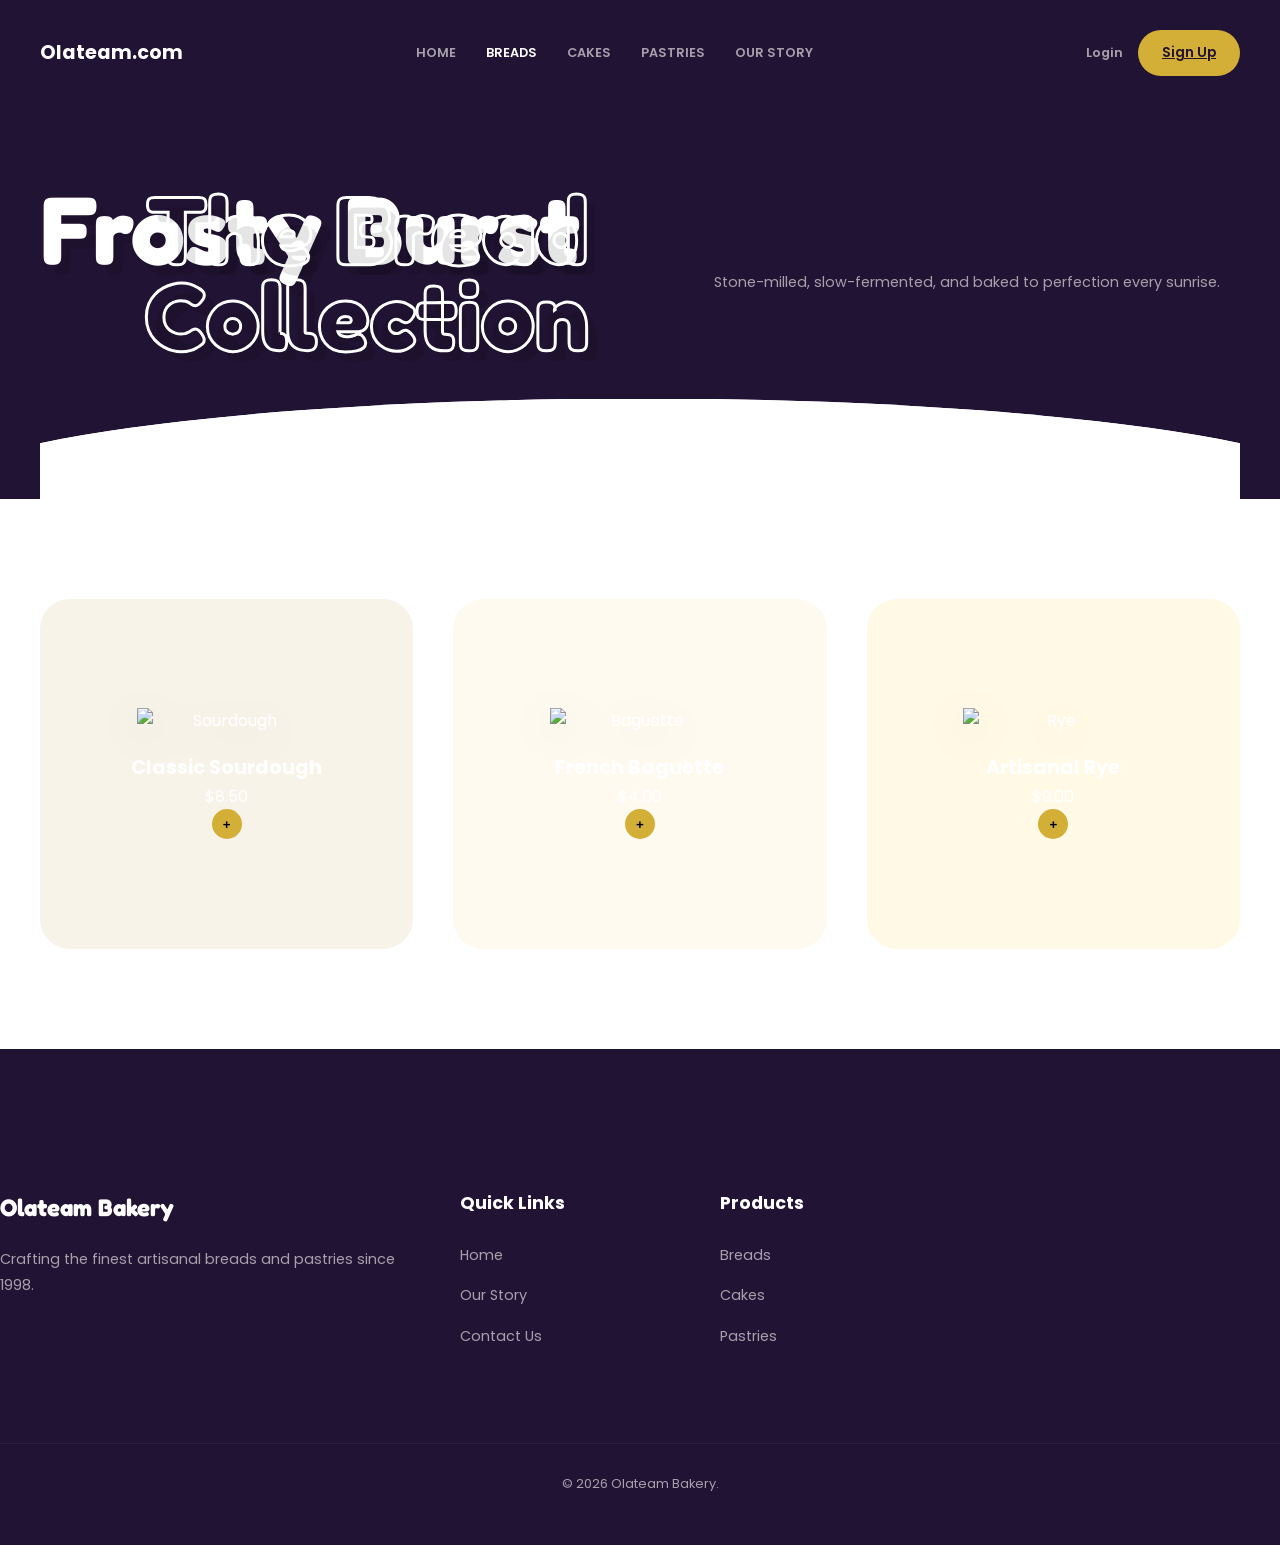
==== breads.html @ dab2d13b "first commit" ====
<!DOCTYPE html>
<html lang="en">

<head>
    <meta charset="UTF-8">
    <meta name="viewport" content="width=device-width, initial-scale=1.0">
    <title>Breads | Olateam.com</title>
    <link rel="stylesheet" href="styles.css">
    <link
        href="https://fonts.googleapis.com/css2?family=Fredoka:wght@300..700&family=Poppins:wght@300;400;600;700&display=swap"
        rel="stylesheet">
    <script src="https://unpkg.com/lucide@latest"></script>
</head>

<body>
    <div class="app-container">
        <header class="header">
            <div class="logo">Olateam.com</div>
            <nav class="nav">
                <a href="index.html" class="nav-link">HOME</a>
                <a href="breads.html" class="nav-link active">BREADS</a>
                <a href="cakes.html" class="nav-link">CAKES</a>
                <a href="pastries.html" class="nav-link">PASTRIES</a>
                <a href="story.html" class="nav-link">OUR STORY</a>
                <a href="login.html" class="nav-link mobile-only">LOGIN</a>
                <a href="signup.html" class="nav-link mobile-only">SIGN UP</a>
            </nav>
            <div class="header-actions">
                <button class="icon-btn" aria-label="Search"><i data-lucide="search"></i></button>
                <button class="icon-btn" aria-label="Cart"><i data-lucide="shopping-bag"></i></button>
                <div class="auth-actions desktop-only">
                    <a href="login.html" class="nav-link">Login</a>
                    <a href="signup.html" class="cta-btn secondary">Sign Up</a>
                </div>
            </div>
        </header>

        <main>
            <section class="hero subpage">
                <div class="hero-content">
                    <h1 class="hero-title small">The Bread <br> Collection</h1>
                    <p class="hero-text centered">Stone-milled, slow-fermented, and baked to perfection every sunrise.
                    </p>
                </div>
                <div class="wave-transition"></div>
            </section>

            <section class="product-grid-section">
                <div class="grid">
                    <div class="product-card" style="--bg-color: #f7f3e9;">
                        <img src="https://images.unsplash.com/photo-1549931319-a545dcf3bc73?q=80&w=400" alt="Sourdough">
                        <h3>Classic Sourdough</h3>
                        <p>$8.50</p>
                        <button class="add-btn">+</button>
                    </div>
                    <div class="product-card" style="--bg-color: #fffaf0;">
                        <img src="https://images.unsplash.com/photo-1589367920969-ab8e050bab0e?q=80&w=400"
                            alt="Baguette">
                        <h3>French Baguette</h3>
                        <p>$4.00</p>
                        <button class="add-btn">+</button>
                    </div>
                    <div class="product-card" style="--bg-color: #fff9e6;">
                        <img src="https://images.unsplash.com/photo-1509440159596-0249088772ff?q=80&w=400" alt="Rye">
                        <h3>Artisanal Rye</h3>
                        <p>$9.00</p>
                        <button class="add-btn">+</button>
                    </div>
                </div>
            </section>
        </main>
    </div>
    <footer class="footer">
        <div class="footer-content">
            <div class="footer-section main">
                <div class="footer-logo">Olateam Bakery</div>
                <p class="footer-desc">Crafting the finest artisanal breads and pastries since 1998.</p>
            </div>
            <div class="footer-section links">
                <h3 class="footer-title">Quick Links</h3>
                <ul class="footer-links">
                    <li><a href="index.html">Home</a></li>
                    <li><a href="story.html">Our Story</a></li>
                    <li><a href="contact.html">Contact Us</a></li>
                </ul>
            </div>
            <div class="footer-section links">
                <h3 class="footer-title">Products</h3>
                <ul class="footer-links">
                    <li><a href="breads.html">Breads</a></li>
                    <li><a href="cakes.html">Cakes</a></li>
                    <li><a href="pastries.html">Pastries</a></li>
                </ul>
            </div>
        </div>
        <div class="footer-bottom">
            <p>&copy; 2026 Olateam Bakery.</p>
        </div>
    </footer>

    <script src="script.js"></script>
    <script>lucide.createIcons();</script>
</body>

</html>
---- styles.css ----
:root {
    --primary-bg: #211333;
    /* Darker, more premium purple-black */
    --accent-yellow: #d4af37;
    /* Metallic Gold */
    --accent-orange: #b86b3e;
    /* Warm Crust Orange */
    --text-white: #ffffff;
    --text-muted: rgba(255, 255, 255, 0.6);
    --card-bg-light: #fffaf0;
    /* Creamy card background */
    --font-heading: 'Fredoka', sans-serif;
    --font-body: 'Poppins', sans-serif;
    --transition: all 0.4s cubic-bezier(0.165, 0.84, 0.44, 1);
}

* {
    margin: 0;
    padding: 0;
    box-sizing: border-box;
}

body {
    font-family: var(--font-body);
    background-color: var(--primary-bg);
    color: var(--text-white);
    overflow-x: hidden;
    line-height: 1.6;
}

.app-container {
    max-width: 1440px;
    margin: 0 auto;
    padding: 0 40px;
}

/* Header */
.header {
    display: flex;
    justify-content: space-between;
    align-items: center;
    padding: 30px 0;
}

.logo {
    font-size: 1.2rem;
    font-weight: 700;
    color: var(--text-white);
}

.nav {
    display: flex;
    gap: 30px;
}

.nav-link {
    text-decoration: none;
    color: var(--text-muted);
    font-size: 0.8rem;
    font-weight: 600;
    transition: var(--transition);
}

.nav-link:hover,
.nav-link.active {
    color: var(--text-white);
}

.header-actions {
    display: flex;
    align-items: center;
    gap: 20px;
}

.icon-btn {
    background: none;
    border: none;
    color: var(--text-white);
    cursor: pointer;
    font-size: 1.2rem;
    display: flex;
    align-items: center;
    justify-content: center;
}

.cta-btn {
    border: none;
    padding: 12px 24px;
    border-radius: 50px;
    font-weight: 600;
    cursor: pointer;
    transition: var(--transition);
    font-family: var(--font-body);
}

.cta-btn.primary {
    background-color: var(--accent-orange);
    color: var(--text-white);
}

.cta-btn.secondary {
    background-color: var(--accent-yellow);
    color: var(--primary-bg);
    font-size: 0.85rem;
}

.cta-btn:hover {
    transform: translateY(-2px);
    box-shadow: 0 5px 15px rgba(0, 0, 0, 0.2);
}

/* Hero Section Centered */
.hero.centered {
    position: relative;
    padding: 100px 0 150px;
    background-color: var(--primary-bg);
    text-align: center;
}

.hero.centered .hero-content {
    display: flex;
    flex-direction: column;
    align-items: center;
    justify-content: center;
}

.hero.centered .hero-title {
    font-size: 12rem;
    position: relative;
    margin-bottom: -60px;
    text-align: center;
}

.hero.centered .hero-character-container {
    margin: 40px auto;
}

.hero.centered .hero-details {
    max-width: 500px;
}

.hero.centered .quick-menu.floating-side {
    position: absolute;
    right: 40px;
    top: 50%;
    transform: translateY(-50%);
    gap: 20px;
}

/* Modal Styling */
.modal {
    display: none;
    position: fixed;
    z-index: 1000;
    left: 0;
    top: 0;
    width: 100%;
    height: 100%;
    background-color: rgba(0, 0, 0, 0.8);
    backdrop-filter: blur(8px);
    align-items: center;
    justify-content: center;
}

.modal.active {
    display: flex;
}

.modal-content {
    background-color: #fff;
    padding: 50px;
    border-radius: 40px;
    width: 100%;
    max-width: 500px;
    position: relative;
    color: var(--primary-bg);
    animation: modalIn 0.5s cubic-bezier(0.175, 0.885, 0.32, 1.275);
}

@keyframes modalIn {
    from {
        transform: scale(0.8);
        opacity: 0;
    }

    to {
        transform: scale(1);
        opacity: 1;
    }
}

.close-btn {
    position: absolute;
    top: 25px;
    right: 30px;
    font-size: 2rem;
    cursor: pointer;
    color: #ccc;
    transition: var(--transition);
}

.close-btn:hover {
    color: var(--primary-bg);
}

.modal-content h2 {
    font-family: var(--font-heading);
    font-size: 2.5rem;
    margin-bottom: 30px;
}

.form-group {
    margin-bottom: 25px;
    text-align: left;
}

.form-group label {
    display: block;
    font-size: 0.9rem;
    font-weight: 700;
    margin-bottom: 10px;
    color: #666;
}

.form-group input,
.form-group select {
    width: 100%;
    padding: 15px 20px;
    border: 2px solid #eee;
    border-radius: 15px;
    font-family: var(--font-body);
    font-size: 1rem;
    transition: var(--transition);
}

.form-group input:focus {
    border-color: #7b61ff;
    outline: none;
}

.form-group .error-msg {
    color: #ff4d4d;
    font-size: 0.75rem;
    font-weight: 600;
    margin-top: 5px;
    display: none;
}

.form-group.invalid input {
    border-color: #ff4d4d;
}

.form-group.invalid .error-msg {
    display: block;
}

.form-group.valid input {
    border-color: #00c853;
}

/* Sub-page Hero */
.hero.subpage {
    padding: 80px 0 120px;
    background-color: var(--primary-bg);
    position: relative;
    text-align: center;
}

.hero-title.small {
    font-size: 6rem;
    line-height: 0.9;
    margin-bottom: 20px;
}

.hero-text.centered {
    margin: 0 auto;
    max-width: 600px;
}

.wave-transition {
    position: absolute;
    bottom: 0;
    left: 0;
    width: 100%;
    height: 100px;
    background-color: #fff;
    clip-path: ellipse(60% 100% at 50% 100%);
}

.product-grid-section {
    background-color: #fff;
    padding: 100px 40px;
    margin: 0 -40px;
}

.grid {
    display: grid;
    grid-template-columns: repeat(auto-fit, minmax(300px, 1fr));
    gap: 40px;
    max-width: 1200px;
    margin: 0 auto;
}

.story-content {
    background-color: #fff;
    padding: 100px 40px;
    margin: 0 -40px;
}

.story-text-container {
    max-width: 800px;
    margin: 0 auto;
    text-align: center;
}

.story-text-container p {
    font-size: 1.2rem;
    color: #444;
    margin-bottom: 40px;
    line-height: 1.8;
}

.story-text-container img {
    width: 100%;
    border-radius: 40px;
    box-shadow: 0 20px 40px rgba(0, 0, 0, 0.1);
}

.full-width {
    width: 100%;
}

/* Hero Section */
.hero {
    position: relative;
    padding: 60px 0 120px;
    background-color: var(--primary-bg);
}

.hero::after {
    content: '';
    position: absolute;
    bottom: 0;
    left: 0;
    width: 100%;
    height: 100px;
    background-color: #fff;
    clip-path: ellipse(60% 100% at 50% 100%);
}

.hero-content {
    display: grid;
    grid-template-columns: 1.2fr 1fr;
    grid-template-areas:
        "title quick"
        "char quick"
        "details quick";
    gap: 0;
    align-items: center;
}

.hero-title {
    grid-area: title;
    font-family: var(--font-heading);
    font-size: 10rem;
    line-height: 0.8;
    margin-bottom: -40px;
    z-index: 2;
    -webkit-text-stroke: 3px var(--text-white);
    color: transparent;
    text-shadow: 10px 10px 0px rgba(0, 0, 0, 0.1);
    position: relative;
}

.hero-title::before {
    content: 'Frosty Burst';
    position: absolute;
    top: 0;
    left: 0;
    color: var(--text-white);
    -webkit-text-stroke: 0;
    z-index: -1;
}

.hero-img {
    width: 500px;
    height: auto;
    filter: drop-shadow(0 30px 60px rgba(0, 0, 0, 0.4));
    z-index: 3;
    animation: floating 3s ease-in-out infinite;
}

@keyframes floating {

    0%,
    100% {
        transform: translateY(0);
    }

    50% {
        transform: translateY(-20px);
    }
}

.decoration {
    position: absolute;
    font-size: 2rem;
    color: rgba(255, 255, 255, 0.3);
}

.dec-1 {
    top: 20%;
    left: 10%;
}

.dec-2 {
    bottom: 20%;
    right: 10%;
}

.dec-3 {
    bottom: 10%;
    left: 0;
    display: flex;
    flex-direction: column;
}

.dec-3 .rating {
    font-size: 2.5rem;
    font-weight: 700;
    line-height: 1;
}

.dec-3 .sub {
    font-size: 0.7rem;
    color: var(--text-muted);
}

.hero-details {
    grid-area: details;
    max-width: 300px;
}

.hero-text {
    font-size: 0.9rem;
    color: var(--text-muted);
    margin-bottom: 20px;
}

/* Quick Menu */
.quick-menu {
    grid-area: quick;
    display: flex;
    flex-direction: column;
    gap: 15px;
    justify-content: center;
}

.menu-item {
    background-color: rgba(255, 255, 255, 0.1);
    backdrop-filter: blur(10px);
    border-radius: 50px;
    padding: 10px 20px;
    display: flex;
    align-items: center;
    gap: 15px;
    width: fit-content;
    align-self: flex-end;
    border: 1px solid rgba(255, 255, 255, 0.1);
}

.item-icon {
    width: 40px;
    height: 40px;
    object-fit: cover;
    border-radius: 50%;
}

.item-info {
    display: flex;
    flex-direction: column;
}

.item-name {
    font-size: 0.8rem;
    font-weight: 600;
}

.item-desc {
    font-size: 0.7rem;
    color: var(--text-muted);
}

.item-price {
    font-size: 0.8rem;
    font-weight: 700;
}

.add-btn {
    background-color: var(--accent-yellow);
    border: none;
    width: 30px;
    height: 30px;
    border-radius: 50%;
    font-weight: bold;
    cursor: pointer;
    display: flex;
    align-items: center;
    justify-content: center;
}

/* Creations Section */
.creations {
    background-color: #fff;
    color: var(--primary-bg);
    margin: 0 -40px;
    padding: 150px 80px 100px;
    position: relative;
}

.creations::before {
    content: '';
    position: absolute;
    top: -50px;
    left: 0;
    width: 100%;
    height: 100px;
    background-color: #fff;
    clip-path: ellipse(55% 100% at 50% 0%);
}

.creations::after {
    content: '';
    position: absolute;
    bottom: -50px;
    left: 0;
    width: 100%;
    height: 100px;
    background-color: var(--primary-bg);
    clip-path: ellipse(60% 100% at 50% 100%);
    z-index: 2;
}

.section-header {
    display: flex;
    justify-content: space-between;
    align-items: center;
    margin-bottom: 80px;
    gap: 40px;
}

.badge {
    background-color: #7b61ff;
    color: #fff;
    padding: 8px 20px;
    border-radius: 10px;
    font-size: 1rem;
    font-weight: 700;
    display: inline-block;
    margin-bottom: 20px;
    box-shadow: 0 4px 10px rgba(123, 97, 255, 0.3);
}

.section-title {
    font-family: var(--font-heading);
    font-size: 4.5rem;
    line-height: 1;
    color: var(--primary-bg);
}

.section-desc {
    max-width: 450px;
    font-size: 1rem;
    color: #555;
    font-weight: 500;
}

.carousel-container {
    display: flex;
    align-items: center;
    gap: 30px;
    position: relative;
    z-index: 1;
}

.carousel {
    display: flex;
    gap: 20px;
    overflow: hidden;
    width: 100%;
}

.product-card {
    background-color: var(--bg-color);
    min-width: 250px;
    height: 350px;
    border-radius: 30px;
    padding: 30px;
    display: flex;
    flex-direction: column;
    align-items: center;
    justify-content: center;
    text-align: center;
    transition: var(--transition);
}

.product-card img {
    width: 180px;
    height: auto;
    filter: drop-shadow(0 10px 20px rgba(0, 0, 0, 0.1));
    margin-bottom: 20px;
}

.product-card h3 {
    font-weight: 700;
    font-size: 1.2rem;
}

.product-card.active {
    flex-grow: 1.2;
}

.carousel-nav {
    background-color: #fff;
    border: 1px solid #eee;
    width: 40px;
    height: 40px;
    border-radius: 50%;
    cursor: pointer;
    display: flex;
    align-items: center;
    justify-content: center;
    box-shadow: 0 4px 10px rgba(0, 0, 0, 0.05);
}

/* Promo Section */
.promo {
    padding: 150px 0;
    background-color: var(--primary-bg);
    margin: 0 -40px;
    overflow: hidden;
}

.promo-content {
    position: relative;
    display: flex;
    justify-content: center;
    align-items: center;
    height: 600px;
}

.promo-text-bg {
    position: absolute;
    width: 100%;
    height: 100%;
    display: flex;
    flex-direction: column;
    align-items: center;
    justify-content: center;
    z-index: 0;
    pointer-events: none;
    user-select: none;
}

.bg-word {
    font-family: var(--font-heading);
    font-size: 18rem;
    font-weight: 900;
    line-height: 0.75;
    color: rgba(255, 255, 255, 0.03);
    white-space: nowrap;
}

.bg-word.outline {
    -webkit-text-stroke: 4px rgba(255, 255, 255, 0.08);
    color: transparent;
}

.promo-image-main {
    z-index: 2;
    filter: drop-shadow(0 40px 80px rgba(0, 0, 0, 0.6));
}

.promo-image-main img {
    width: 650px;
    transform: rotate(-15deg);
    transition: transform 0.5s ease;
}

.promo-image-main:hover img {
    transform: rotate(-5deg) scale(1.05);
}

.promo-info-cards {
    position: absolute;
    bottom: 0;
    right: 150px;
    display: flex;
    gap: 30px;
    z-index: 3;
}

.info-card {
    border-radius: 40px;
    padding: 35px;
    width: 250px;
    box-shadow: 0 15px 35px rgba(0, 0, 0, 0.3);
    transform: translateY(30px);
}

.info-card.orange {
    background-color: var(--accent-orange);
}

.info-card.yellow {
    background-color: var(--accent-yellow);
    color: var(--primary-bg);
}

.info-card h3 {
    font-size: 2rem;
    font-family: var(--font-heading);
    margin-bottom: 15px;
}

.info-card p {
    font-size: 0.95rem;
    font-weight: 500;
    opacity: 0.9;
}

.info-card img {
    width: 100%;
    border-radius: 25px;
    margin-top: 25px;
    object-fit: cover;
    height: 180px;
}

/* Responsive */
@media (max-width: 1024px) {
    .hero-content {
        grid-template-columns: 1fr;
        grid-template-areas:
            "title"
            "char"
            "details"
            "quick";
    }

    .hero-title {
        font-size: 6rem;
        text-align: center;
    }

    .hero-img {
        width: 300px;
    }

    .quick-menu {
        align-self: center;
        align-items: center;
    }
}

/* Glassmorphism Classes */
.glass {
    background: rgba(255, 255, 255, 0.05);
    backdrop-filter: blur(15px);
    -webkit-backdrop-filter: blur(15px);
    border: 1px solid rgba(255, 255, 255, 0.1);
    box-shadow: 0 25px 50px rgba(0, 0, 0, 0.2);
}

/* Auth Pages Styling */
.auth-page {
    background: radial-gradient(circle at top right, #351f50 0%, var(--primary-bg) 60%);
    min-height: 100vh;
}

.auth-main {
    display: flex;
    justify-content: center;
    align-items: center;
    padding: 60px 0;
}

.auth-card {
    padding: 50px;
    border-radius: 40px;
    width: 100%;
    max-width: 500px;
    animation: slideUp 0.8s cubic-bezier(0.165, 0.84, 0.44, 1);
}

.auth-header {
    text-align: center;
    margin-bottom: 40px;
}

.auth-header h1 {
    font-family: var(--font-heading);
    font-size: 2.8rem;
    margin-bottom: 10px;
}

.auth-header p {
    color: var(--text-muted);
    font-size: 0.95rem;
}

/* Floating Labels */
.form-group.floating {
    position: relative;
    margin-bottom: 30px;
}

.form-group.floating input {
    width: 100%;
    padding: 20px 20px 10px;
    background: rgba(255, 255, 255, 0.05);
    border: 2px solid rgba(255, 255, 255, 0.1);
    border-radius: 15px;
    color: #fff;
    font-size: 1rem;
    transition: var(--transition);
}

.form-group.floating label {
    position: absolute;
    left: 20px;
    top: 50%;
    transform: translateY(-50%);
    color: var(--text-muted);
    pointer-events: none;
    transition: var(--transition);
    font-weight: 500;
}

.form-group.floating input:focus,
.form-group.floating input:not(:placeholder-shown) {
    padding-top: 25px;
    padding-bottom: 5px;
    border-color: var(--accent-yellow);
}

.form-group.floating input:focus+label,
.form-group.floating input:not(:placeholder-shown)+label {
    top: 15px;
    font-size: 0.75rem;
    color: var(--accent-yellow);
}

/* Password Wrapper */
.password-wrapper {
    position: relative;
}

.toggle-password {
    position: absolute;
    right: 15px;
    top: 50%;
    transform: translateY(-50%);
    background: none;
    border: none;
    color: var(--text-muted);
    cursor: pointer;
    display: flex;
    align-items: center;
}

/* Strength Meter */
.password-strength {
    margin-top: 10px;
}

.strength-bar {
    height: 4px;
    width: 100%;
    background: rgba(255, 255, 255, 0.1);
    border-radius: 2px;
    margin-bottom: 5px;
    overflow: hidden;
    position: relative;
}

.strength-bar::after {
    content: '';
    position: absolute;
    left: 0;
    top: 0;
    height: 100%;
    width: 0%;
    background: #ff4d4d;
    transition: width 0.3s ease, background 0.3s ease;
}

.strength-bar.weak::after {
    width: 33%;
    background: #ff4d4d;
}

.strength-bar.medium::after {
    width: 66%;
    background: #ffd700;
}

.strength-bar.strong::after {
    width: 100%;
    background: #00c853;
}

.strength-text {
    font-size: 0.7rem;
    color: var(--text-muted);
    text-transform: uppercase;
    letter-spacing: 1px;
}

/* Checkbox Styling */
.checkbox-container {
    display: flex;
    align-items: center;
    gap: 10px;
    cursor: pointer;
    font-size: 0.9rem;
    color: var(--text-muted);
}

.checkbox-container input {
    display: none;
}

.checkmark {
    width: 20px;
    height: 20px;
    border: 2px solid rgba(255, 255, 255, 0.2);
    border-radius: 6px;
    position: relative;
    transition: var(--transition);
}

.checkbox-container input:checked+.checkmark {
    background-color: var(--accent-yellow);
    border-color: var(--accent-yellow);
}

.checkmark::after {
    content: '✓';
    position: absolute;
    left: 50%;
    top: 50%;
    transform: translate(-50%, -50%);
    color: var(--primary-bg);
    font-size: 0.8rem;
    font-weight: 700;
    display: none;
}

.checkbox-container input:checked+.checkmark::after {
    display: block;
}

/* Animations */
@keyframes slideUp {
    from {
        opacity: 0;
        transform: translateY(30px);
    }

    to {
        opacity: 1;
        transform: translateY(0);
    }
}

.form-row {
    display: grid;
    grid-template-columns: 1fr 1fr;
    gap: 20px;
}

.auth-footer {
    margin-top: 30px;
    text-align: center;
    font-size: 0.9rem;
    color: var(--text-muted);
}

.auth-footer a {
    color: var(--accent-yellow);
    text-decoration: none;
    font-weight: 600;
}

.forgot-password {
    font-size: 0.85rem;
    color: var(--accent-yellow);
    text-decoration: none;
}

.form-options {
    display: flex;
    justify-content: space-between;
    align-items: center;
    margin-bottom: 30px;
}

/* Responsive fixes for new elements */
@media (max-width: 768px) {
    .form-row {
        grid-template-columns: 1fr;
    }

    .auth-card {
        padding: 30px 20px;
    }

    .auth-header h1 {
        font-size: 2.2rem;
    }
}

/* Footer */
.footer {
    background-color: var(--primary-bg);
    color: var(--text-white);
    padding: 100px 0 50px;
    margin: 40px -40px 0;
}

.footer-content {
    display: grid;
    grid-template-columns: 2fr 1fr 1fr 1.5fr;
    gap: 60px;
    max-width: 1440px;
    margin: 0 auto;
    padding: 0 40px;
}

.footer-logo {
    font-size: 1.5rem;
    font-weight: 700;
    margin-bottom: 20px;
    font-family: var(--font-heading);
}

.footer-desc {
    color: var(--text-muted);
    font-size: 0.9rem;
    line-height: 1.8;
}

.footer-title {
    font-size: 1.1rem;
    font-weight: 700;
    margin-bottom: 25px;
    color: var(--text-white);
}

.footer-links {
    list-style: none;
}

.footer-links li {
    margin-bottom: 15px;
}

.footer-links a {
    color: var(--text-muted);
    text-decoration: none;
    font-size: 0.9rem;
    transition: var(--transition);
}

.footer-links a:hover {
    color: var(--accent-yellow);
    padding-left: 5px;
}

.social-links {
    display: flex;
    gap: 20px;
    margin-top: 20px;
}

.social-links a {
    color: var(--text-white);
    background: rgba(255, 255, 255, 0.05);
    width: 40px;
    height: 40px;
    border-radius: 50%;
    display: flex;
    align-items: center;
    justify-content: center;
    transition: var(--transition);
}

.social-links a:hover {
    background: var(--accent-yellow);
    color: var(--primary-bg);
    transform: translateY(-5px);
}

.footer-bottom {
    border-top: 1px solid rgba(255, 255, 255, 0.05);
    margin-top: 80px;
    padding-top: 30px;
    text-align: center;
    color: var(--text-muted);
    font-size: 0.8rem;
}

/* Cart Badge */
.header-actions .icon-btn {
    position: relative;
}

.cart-badge {
    position: absolute;
    top: -5px;
    right: -5px;
    background-color: var(--accent-orange);
    color: #fff;
    font-size: 0.7rem;
    padding: 2px 6px;
    border-radius: 10px;
    font-weight: 700;
    pointer-events: none;
}

/* Mobile Toggle Display */
@media (max-width: 768px) {
    .menu-toggle {
        display: flex !important;
        z-index: 1001;
    }

    .nav {
        position: fixed;
        top: 0;
        right: -100%;
        width: 80%;
        height: 100vh;
        background: var(--primary-bg);
        flex-direction: column;
        justify-content: center;
        align-items: center;
        z-index: 1000;
        transition: var(--transition);
        box-shadow: -10px 0 30px rgba(0, 0, 0, 0.3);
        gap: 40px;
    }

    .nav.active {
        right: 0;
    }

    .nav-link {
        font-size: 1.5rem;
    }

    .footer-content {
        grid-template-columns: 1fr;
        gap: 40px;
    }

    .desktop-only {
        display: none !important;
    }

    .mobile-only {
        display: block !important;
    }
}

.desktop-only {
    display: block;
}

.mobile-only {
    display: none;
}

.auth-actions {
    display: flex;
    align-items: center;
    gap: 15px;
}

/* Contact Page specific */
.contact-section {
    padding: 100px 40px;
    background: #fff;
    margin: 0 -40px;
}

.contact-grid {
    display: grid;
    grid-template-columns: 1fr 1.5fr;
    gap: 60px;
    max-width: 1200px;
    margin: 0 auto;
}

.contact-info {
    display: flex;
    flex-direction: column;
    gap: 30px;
}

.contact-info .info-card {
    padding: 30px;
    border-radius: 25px;
    color: var(--primary-bg);
    background: var(--card-bg-light);
}

.contact-info .info-card i {
    color: var(--accent-orange);
    margin-bottom: 15px;
}

.contact-form-container {
    padding: 50px;
    border-radius: 40px;
    background: var(--primary-bg) !important;
    /* Force dark for glass look */
    color: #fff;
}

@media (max-width: 992px) {
    .contact-grid {
        grid-template-columns: 1fr;
    }
}
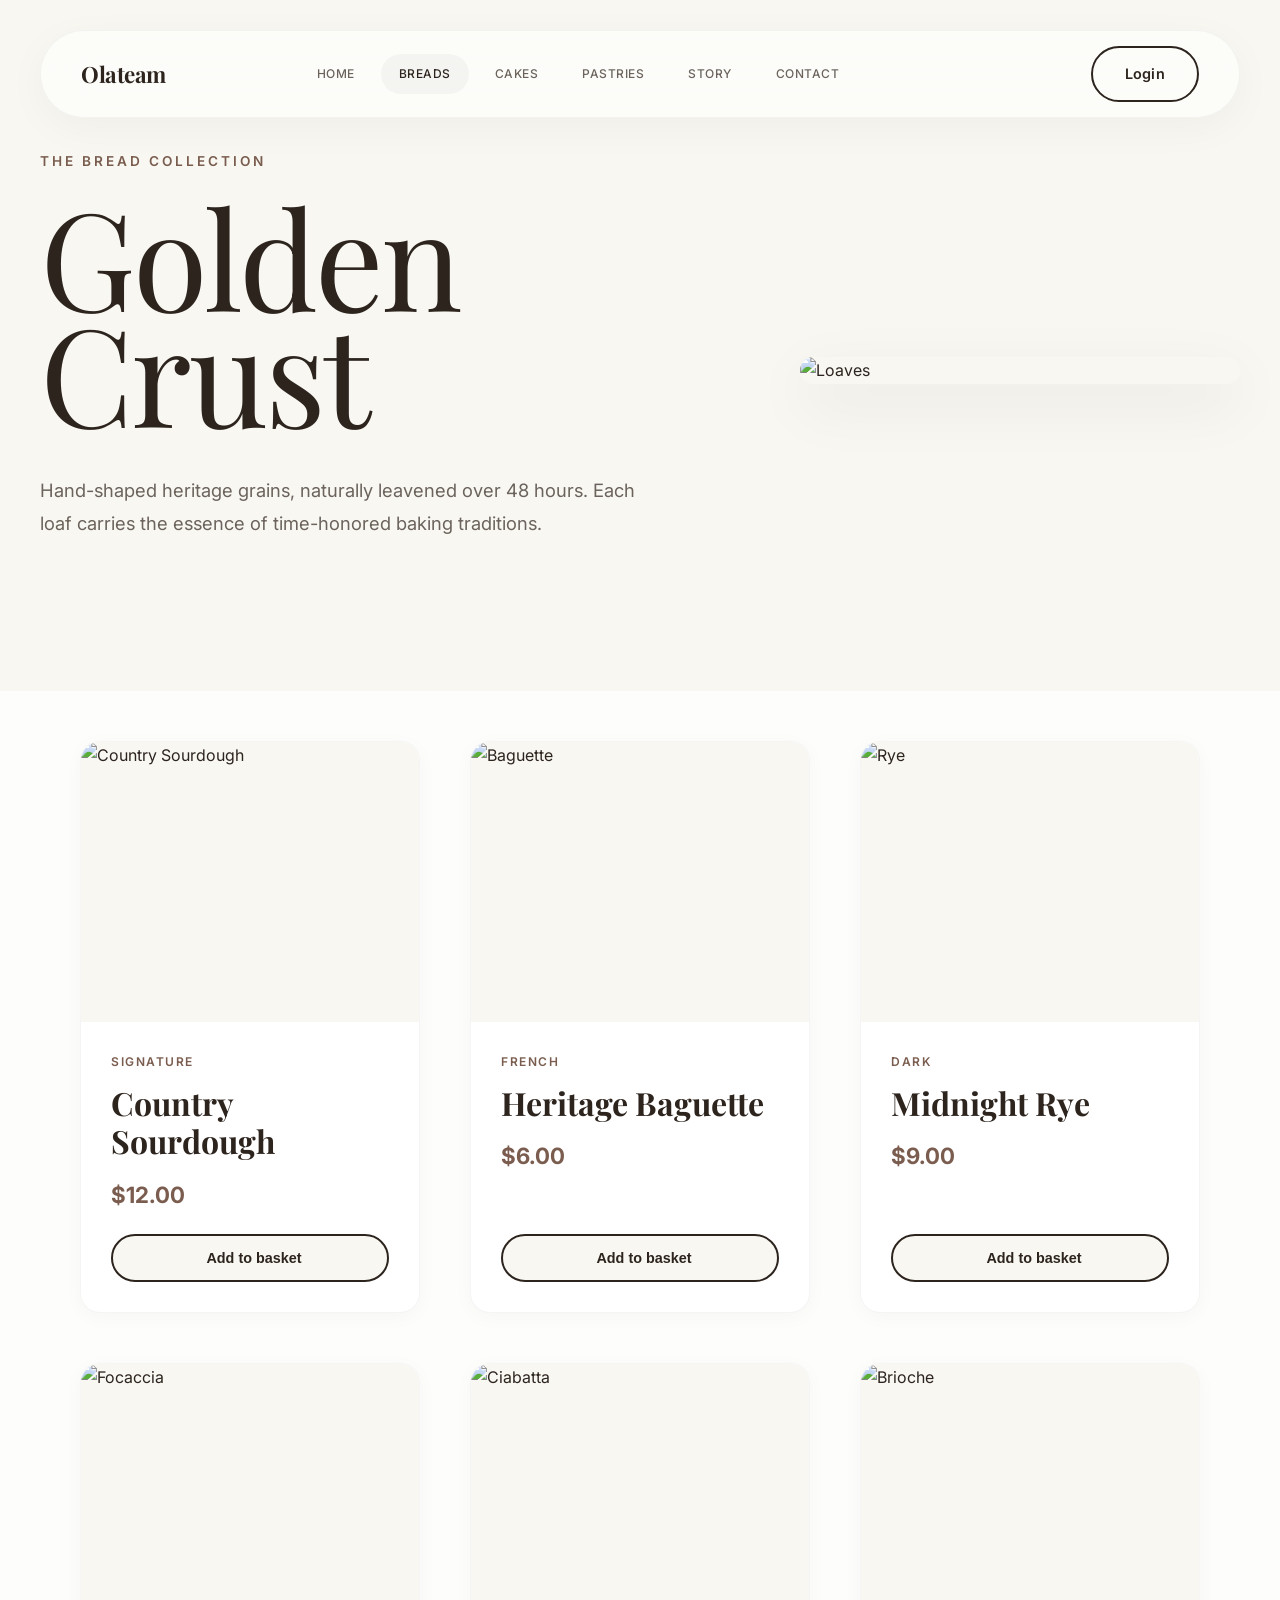
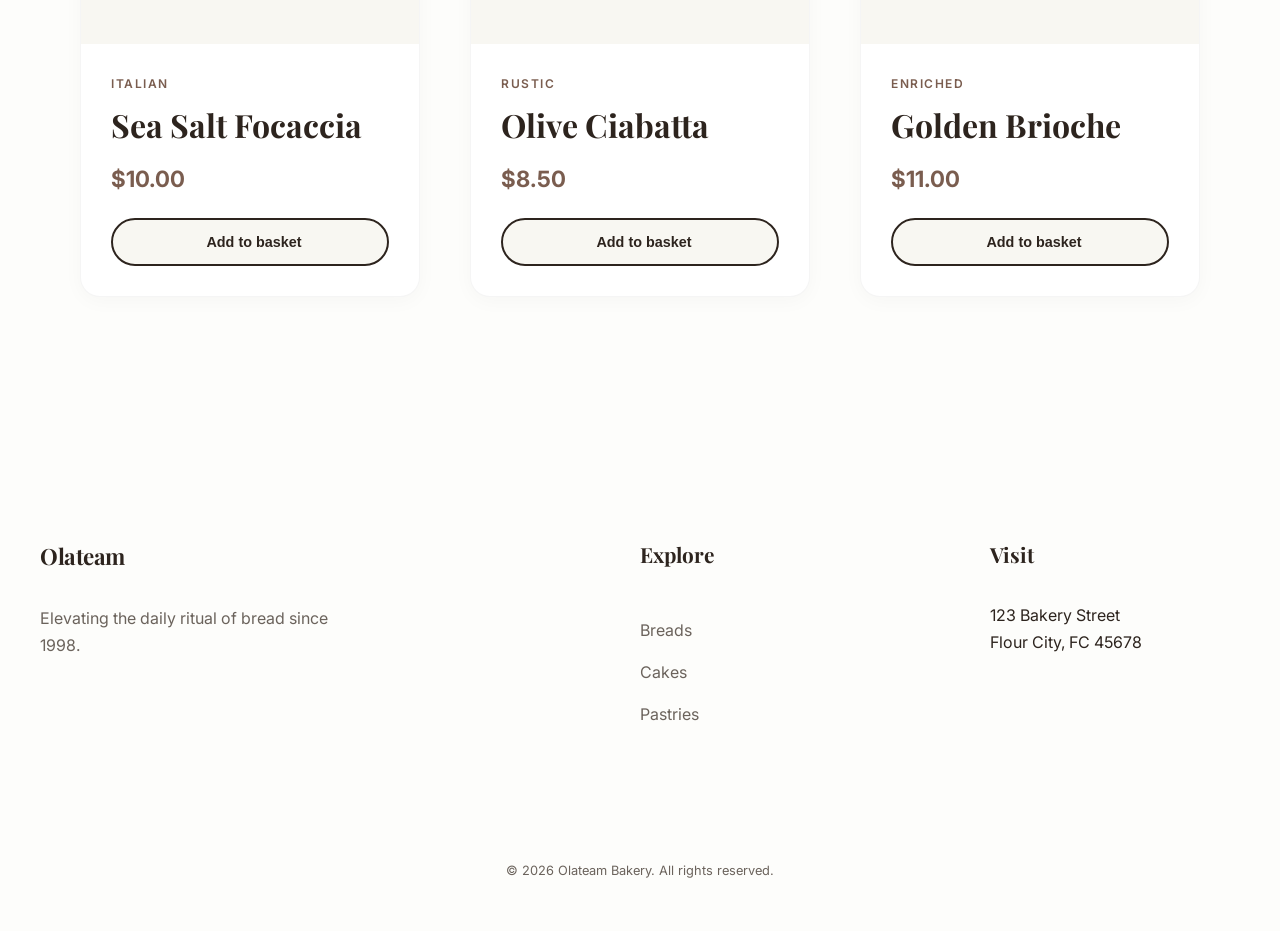
==== commit 13f6146d: "full change" ====
--- a/breads.html
+++ b/breads.html
@@ -4,99 +4,153 @@
 <head>
     <meta charset="UTF-8">
     <meta name="viewport" content="width=device-width, initial-scale=1.0">
-    <title>Breads | Olateam.com</title>
+    <title>Artisanal Breads | Olateam Bakery</title>
     <link rel="stylesheet" href="styles.css">
-    <link
-        href="https://fonts.googleapis.com/css2?family=Fredoka:wght@300..700&family=Poppins:wght@300;400;600;700&display=swap"
-        rel="stylesheet">
     <script src="https://unpkg.com/lucide@latest"></script>
 </head>
 
 <body>
     <div class="app-container">
         <header class="header">
-            <div class="logo">Olateam.com</div>
+            <a href="index.html" class="logo">Olateam</a>
             <nav class="nav">
-                <a href="index.html" class="nav-link">HOME</a>
-                <a href="breads.html" class="nav-link active">BREADS</a>
-                <a href="cakes.html" class="nav-link">CAKES</a>
-                <a href="pastries.html" class="nav-link">PASTRIES</a>
-                <a href="story.html" class="nav-link">OUR STORY</a>
-                <a href="login.html" class="nav-link mobile-only">LOGIN</a>
-                <a href="signup.html" class="nav-link mobile-only">SIGN UP</a>
+                <a href="index.html" class="nav-link">Home</a>
+                <a href="breads.html" class="nav-link active">Breads</a>
+                <a href="cakes.html" class="nav-link">Cakes</a>
+                <a href="pastries.html" class="nav-link">Pastries</a>
+                <a href="story.html" class="nav-link">Story</a>
+                <a href="contact.html" class="nav-link">Contact</a>
             </nav>
             <div class="header-actions">
                 <button class="icon-btn" aria-label="Search"><i data-lucide="search"></i></button>
                 <button class="icon-btn" aria-label="Cart"><i data-lucide="shopping-bag"></i></button>
                 <div class="auth-actions desktop-only">
-                    <a href="login.html" class="nav-link">Login</a>
-                    <a href="signup.html" class="cta-btn secondary">Sign Up</a>
+                    <a href="login.html" class="cta-btn secondary">Login</a>
                 </div>
             </div>
         </header>
 
         <main>
-            <section class="hero subpage">
+            <section class="hero" style="min-height: 70vh;">
                 <div class="hero-content">
-                    <h1 class="hero-title small">The Bread <br> Collection</h1>
-                    <p class="hero-text centered">Stone-milled, slow-fermented, and baked to perfection every sunrise.
-                    </p>
+                    <div class="hero-text">
+                        <span class="hero-tagline">The Bread Collection</span>
+                        <h1 class="hero-title">Golden <br> Crust</h1>
+                        <p class="hero-subtitle">Hand-shaped heritage grains, naturally leavened over 48 hours. Each
+                            loaf carries the essence of time-honored baking traditions.</p>
+                    </div>
+                    <div class="hero-img-container">
+                        <img src="https://images.unsplash.com/photo-1549931319-a545dcf3bc73?q=80&w=600" alt="Loaves"
+                            class="hero-img">
+                    </div>
                 </div>
-                <div class="wave-transition"></div>
             </section>
 
-            <section class="product-grid-section">
-                <div class="grid">
-                    <div class="product-card" style="--bg-color: #f7f3e9;">
-                        <img src="https://images.unsplash.com/photo-1549931319-a545dcf3bc73?q=80&w=400" alt="Sourdough">
-                        <h3>Classic Sourdough</h3>
-                        <p>$8.50</p>
-                        <button class="add-btn">+</button>
+            <section class="creations" style="padding-top: 50px;">
+                <div class="collection-grid">
+                    <div class="collection-item">
+                        <div class="item-visual">
+                            <img src="https://images.unsplash.com/photo-1585145062877-479b9f2524bb?q=80&w=800"
+                                alt="Country Sourdough">
+                        </div>
+                        <div class="item-meta">
+                            <span class="category">Signature</span>
+                            <h3 class="item-name">Country Sourdough</h3>
+                            <p class="item-price">$12.00</p>
+                            <button class="add-to-cart-btn"><i data-lucide="plus"></i> Add to basket</button>
+                        </div>
                     </div>
-                    <div class="product-card" style="--bg-color: #fffaf0;">
-                        <img src="https://images.unsplash.com/photo-1589367920969-ab8e050bab0e?q=80&w=400"
-                            alt="Baguette">
-                        <h3>French Baguette</h3>
-                        <p>$4.00</p>
-                        <button class="add-btn">+</button>
+
+                    <div class="collection-item">
+                        <div class="item-visual">
+                            <img src="https://images.unsplash.com/photo-1589367920969-ab8e050bab0e?q=80&w=800"
+                                alt="Baguette">
+                        </div>
+                        <div class="item-meta">
+                            <span class="category">French</span>
+                            <h3 class="item-name">Heritage Baguette</h3>
+                            <p class="item-price">$6.00</p>
+                            <button class="add-to-cart-btn"><i data-lucide="plus"></i> Add to basket</button>
+                        </div>
                     </div>
-                    <div class="product-card" style="--bg-color: #fff9e6;">
-                        <img src="https://images.unsplash.com/photo-1509440159596-0249088772ff?q=80&w=400" alt="Rye">
-                        <h3>Artisanal Rye</h3>
-                        <p>$9.00</p>
-                        <button class="add-btn">+</button>
+
+                    <div class="collection-item">
+                        <div class="item-visual">
+                            <img src="https://images.unsplash.com/photo-1509440159596-0249088772ff?q=80&w=800"
+                                alt="Rye">
+                        </div>
+                        <div class="item-meta">
+                            <span class="category">Dark</span>
+                            <h3 class="item-name">Midnight Rye</h3>
+                            <p class="item-price">$9.00</p>
+                            <button class="add-to-cart-btn"><i data-lucide="plus"></i> Add to basket</button>
+                        </div>
+                    </div>
+
+                    <div class="collection-item">
+                        <div class="item-visual">
+                            <img src="https://images.unsplash.com/photo-1555507036-ab1f4038808a?q=80&w=800"
+                                alt="Focaccia">
+                        </div>
+                        <div class="item-meta">
+                            <span class="category">Italian</span>
+                            <h3 class="item-name">Sea Salt Focaccia</h3>
+                            <p class="item-price">$10.00</p>
+                            <button class="add-to-cart-btn"><i data-lucide="plus"></i> Add to basket</button>
+                        </div>
+                    </div>
+
+                    <div class="collection-item">
+                        <div class="item-visual">
+                            <img src="https://images.unsplash.com/photo-1533130061792-64b345e4a833?q=80&w=800"
+                                alt="Ciabatta">
+                        </div>
+                        <div class="item-meta">
+                            <span class="category">Rustic</span>
+                            <h3 class="item-name">Olive Ciabatta</h3>
+                            <p class="item-price">$8.50</p>
+                            <button class="add-to-cart-btn"><i data-lucide="plus"></i> Add to basket</button>
+                        </div>
+                    </div>
+
+                    <div class="collection-item">
+                        <div class="item-visual">
+                            <img src="https://images.unsplash.com/photo-1559811814-e2c57b5e69df?q=80&w=800"
+                                alt="Brioche">
+                        </div>
+                        <div class="item-meta">
+                            <span class="category">Enriched</span>
+                            <h3 class="item-name">Golden Brioche</h3>
+                            <p class="item-price">$11.00</p>
+                            <button class="add-to-cart-btn"><i data-lucide="plus"></i> Add to basket</button>
+                        </div>
                     </div>
                 </div>
             </section>
         </main>
+
+        <footer class="footer">
+            <div class="footer-grid">
+                <div class="footer-brand">
+                    <h2 class="logo">Olateam</h2>
+                    <p>Elevating the daily ritual of bread since 1998.</p>
+                </div>
+                <div class="footer-nav">
+                    <h4>Explore</h4>
+                    <a href="breads.html">Breads</a>
+                    <a href="cakes.html">Cakes</a>
+                    <a href="pastries.html">Pastries</a>
+                </div>
+                <div class="footer-contact">
+                    <h4>Visit</h4>
+                    <p>123 Bakery Street<br>Flour City, FC 45678</p>
+                </div>
+            </div>
+            <div class="footer-bottom">
+                <p>&copy; 2026 Olateam Bakery. All rights reserved.</p>
+            </div>
+        </footer>
     </div>
-    <footer class="footer">
-        <div class="footer-content">
-            <div class="footer-section main">
-                <div class="footer-logo">Olateam Bakery</div>
-                <p class="footer-desc">Crafting the finest artisanal breads and pastries since 1998.</p>
-            </div>
-            <div class="footer-section links">
-                <h3 class="footer-title">Quick Links</h3>
-                <ul class="footer-links">
-                    <li><a href="index.html">Home</a></li>
-                    <li><a href="story.html">Our Story</a></li>
-                    <li><a href="contact.html">Contact Us</a></li>
-                </ul>
-            </div>
-            <div class="footer-section links">
-                <h3 class="footer-title">Products</h3>
-                <ul class="footer-links">
-                    <li><a href="breads.html">Breads</a></li>
-                    <li><a href="cakes.html">Cakes</a></li>
-                    <li><a href="pastries.html">Pastries</a></li>
-                </ul>
-            </div>
-        </div>
-        <div class="footer-bottom">
-            <p>&copy; 2026 Olateam Bakery.</p>
-        </div>
-    </footer>
 
     <script src="script.js"></script>
     <script>lucide.createIcons();</script>
--- a/styles.css
+++ b/styles.css
@@ -1,17 +1,32 @@
+@import url('https://fonts.googleapis.com/css2?family=Playfair+Display:ital,wght@0,400..900;1,400..900&family=Inter:wght@300;400;500;600;700&display=swap');
+
 :root {
-    --primary-bg: #211333;
-    /* Darker, more premium purple-black */
-    --accent-yellow: #d4af37;
-    /* Metallic Gold */
-    --accent-orange: #b86b3e;
-    /* Warm Crust Orange */
-    --text-white: #ffffff;
-    --text-muted: rgba(255, 255, 255, 0.6);
-    --card-bg-light: #fffaf0;
-    /* Creamy card background */
-    --font-heading: 'Fredoka', sans-serif;
-    --font-body: 'Poppins', sans-serif;
-    --transition: all 0.4s cubic-bezier(0.165, 0.84, 0.44, 1);
+    --primary-bg: #fdfdfb;
+    /* Soft Paper White */
+    --secondary-bg: #f8f7f2;
+    /* Creamy Stone */
+    --accent-primary: #7a5d4f;
+    /* Rich Artisanal Brown - Deeper */
+    --accent-secondary: #d4735e;
+    /* Warm Terracotta */
+    --accent-sage: #8ba076;
+    /* Deep Sage */
+    --accent-gold: #d4a574;
+    /* Premium Gold */
+    --text-main: #2d241e;
+    /* Earthy Charcoal */
+    --text-muted: #6b635c;
+    /* Soft Taupe */
+    --white: #ffffff;
+
+    --font-heading: 'Playfair Display', serif;
+    --font-body: 'Inter', sans-serif;
+
+    --transition: all 0.5s cubic-bezier(0.23, 1, 0.32, 1);
+    --shadow-soft: 0 10px 40px rgba(0, 0, 0, 0.04);
+    --shadow-medium: 0 20px 60px rgba(0, 0, 0, 0.08);
+    --radius-lg: 40px;
+    --radius-md: 20px;
 }
 
 * {
@@ -23,850 +38,612 @@
 body {
     font-family: var(--font-body);
     background-color: var(--primary-bg);
-    color: var(--text-white);
+    color: var(--text-main);
     overflow-x: hidden;
-    line-height: 1.6;
-}
-
+    line-height: 1.7;
+    -webkit-font-smoothing: antialiased;
+}
+
+
+/* Global Elements */
 .app-container {
     max-width: 1440px;
     margin: 0 auto;
-    padding: 0 40px;
-}
-
-/* Header */
+}
+
+/* Header - Floating Island */
 .header {
     display: flex;
     justify-content: space-between;
     align-items: center;
-    padding: 30px 0;
+    padding: 15px 40px;
+    position: fixed;
+    top: 30px;
+    left: 50%;
+    transform: translateX(-50%);
+    width: calc(100% - 80px);
+    max-width: 1200px;
+    background: rgba(253, 253, 251, 0.85);
+    /* Matches primary-bg with transparency */
+    backdrop-filter: blur(25px);
+    -webkit-backdrop-filter: blur(25px);
+    border: 1px solid rgba(0, 0, 0, 0.04);
+    border-radius: 100px;
+    z-index: 1000;
+    box-shadow: var(--shadow-soft);
+    transition: var(--transition);
+}
+
+.header:hover {
+    box-shadow: var(--shadow-medium);
 }
 
 .logo {
-    font-size: 1.2rem;
+    font-family: var(--font-heading);
+    font-size: 1.4rem;
     font-weight: 700;
-    color: var(--text-white);
+    color: var(--text-main);
+    letter-spacing: -0.5px;
+    text-decoration: none;
 }
 
 .nav {
     display: flex;
-    gap: 30px;
+    gap: 8px;
 }
 
 .nav-link {
     text-decoration: none;
     color: var(--text-muted);
-    font-size: 0.8rem;
-    font-weight: 600;
-    transition: var(--transition);
+    font-size: 0.75rem;
+    font-weight: 500;
+    padding: 10px 18px;
+    border-radius: 50px;
+    transition: var(--transition);
+    letter-spacing: 0.5px;
+    text-transform: uppercase;
 }
 
 .nav-link:hover,
 .nav-link.active {
-    color: var(--text-white);
+    color: var(--text-main);
+    background: rgba(0, 0, 0, 0.03);
 }
 
 .header-actions {
     display: flex;
     align-items: center;
-    gap: 20px;
+    gap: 10px;
 }
 
 .icon-btn {
-    background: none;
+    background: transparent;
     border: none;
-    color: var(--text-white);
+    color: var(--text-main);
     cursor: pointer;
-    font-size: 1.2rem;
+    width: 40px;
+    height: 40px;
+    border-radius: 50%;
     display: flex;
     align-items: center;
     justify-content: center;
+    transition: var(--transition);
+}
+
+.icon-btn:hover {
+    background: rgba(0, 0, 0, 0.05);
+    transform: translateY(-2px);
+}
+
+.menu-toggle {
+    display: none;
 }
 
 .cta-btn {
     border: none;
-    padding: 12px 24px;
+    padding: 14px 32px;
+    border-radius: 100px;
+    font-weight: 600;
+    font-size: 0.9rem;
+    cursor: pointer;
+    transition: var(--transition);
+    font-family: var(--font-body);
+    text-decoration: none;
+    display: inline-block;
+    letter-spacing: 0.3px;
+}
+
+.cta-btn.primary {
+    background-color: var(--text-main);
+    color: var(--white);
+    box-shadow: 0 4px 15px rgba(45, 36, 30, 0.15);
+}
+
+.cta-btn.primary:hover {
+    background-color: var(--accent-primary);
+    transform: translateY(-2px);
+    box-shadow: 0 8px 25px rgba(122, 93, 79, 0.25);
+}
+
+.cta-btn.secondary {
+    background: transparent;
+    border: 2px solid var(--text-main);
+    color: var(--text-main);
+}
+
+.cta-btn.secondary:hover {
+    background: var(--text-main);
+    color: var(--white);
+    transform: translateY(-2px);
+}
+
+/* Hero Section */
+.hero {
+    min-height: 100vh;
+    display: flex;
+    align-items: center;
+    padding: 150px 40px 100px;
+    background-color: var(--secondary-bg);
+}
+
+.hero-content {
+    display: grid;
+    grid-template-columns: 1.2fr 0.8fr;
+    align-items: center;
+    gap: 100px;
+    width: 100%;
+    max-width: 1200px;
+    margin: 0 auto;
+}
+
+.hero-text {
+    max-width: 600px;
+}
+
+.hero-tagline {
+    font-size: 0.85rem;
+    font-weight: 600;
+    text-transform: uppercase;
+    letter-spacing: 3px;
+    color: var(--accent-primary);
+    margin-bottom: 25px;
+    display: block;
+}
+
+.hero-title {
+    font-family: var(--font-heading);
+    font-size: 8.5rem;
+    line-height: 0.85;
+    font-weight: 400;
+    color: var(--text-main);
+    margin-bottom: 45px;
+    letter-spacing: -3px;
+}
+
+.hero-subtitle {
+    font-size: 1.15rem;
+    color: var(--text-muted);
+    margin-bottom: 50px;
+    line-height: 1.8;
+}
+
+.hero-img-container {
+    position: relative;
+    display: flex;
+    justify-content: center;
+    align-items: center;
+}
+
+.hero-img {
+    width: 100%;
+    max-width: 550px;
+    border-radius: var(--radius-lg);
+    z-index: 1;
+    box-shadow: var(--shadow-medium);
+}
+
+.hero-accent-circle {
+    position: absolute;
+    width: 120%;
+    height: 120%;
+    background: radial-gradient(circle, rgba(148, 166, 132, 0.15) 0%, transparent 70%);
+    z-index: 0;
+}
+
+.hero-btns {
+    display: flex;
+    gap: 20px;
+}
+
+/* Creations Section */
+.creations {
+    padding: 100px 0;
+    background: var(--primary-bg);
+}
+
+.creations-header {
+    text-align: center;
+    max-width: 700px;
+    margin: 0 auto 80px;
+}
+
+.title {
+    font-size: 3.5rem;
+    margin-bottom: 25px;
+    color: var(--text-main);
+}
+
+.serif {
+    font-family: var(--font-heading);
+}
+
+.subtitle {
+    font-size: 1.15rem;
+    color: var(--text-muted);
+    line-height: 1.8;
+}
+
+.collection-grid {
+    display: grid;
+    grid-template-columns: repeat(3, 1fr);
+    gap: 50px;
+    max-width: 1200px;
+    margin: 0 auto;
+    padding: 0 40px;
+}
+
+.collection-item {
+    background: var(--white);
+    border-radius: var(--radius-md);
+    overflow: hidden;
+    transition: var(--transition);
+    border: 1px solid rgba(0, 0, 0, 0.04);
+    display: flex;
+    flex-direction: column;
+    box-shadow: 0 4px 20px rgba(0, 0, 0, 0.03);
+}
+
+.collection-item:hover {
+    transform: translateY(-8px);
+    box-shadow: 0 15px 40px rgba(0, 0, 0, 0.08);
+    border-color: rgba(0, 0, 0, 0.08);
+}
+
+.item-visual {
+    width: 100%;
+    height: 280px;
+    overflow: hidden;
+    background: var(--secondary-bg);
+}
+
+.item-visual img {
+    width: 100%;
+    height: 100%;
+    object-fit: cover;
+    transition: var(--transition);
+}
+
+.collection-item:hover .item-visual img {
+    transform: scale(1.08);
+}
+
+.item-meta {
+    padding: 30px;
+    flex: 1;
+    display: flex;
+    flex-direction: column;
+}
+
+.category {
+    font-size: 0.75rem;
+    text-transform: uppercase;
+    letter-spacing: 1.5px;
+    color: var(--accent-primary);
+    font-weight: 600;
+    margin-bottom: 12px;
+    display: block;
+}
+
+.item-name {
+    font-family: var(--font-heading);
+    font-size: 2rem;
+    margin-bottom: 15px;
+    color: var(--text-main);
+    line-height: 1.2;
+}
+
+.item-price {
+    font-size: 1.4rem;
+    font-weight: 700;
+    color: var(--accent-primary);
+    margin-bottom: 20px;
+}
+
+.add-to-cart-btn {
+    background: var(--secondary-bg);
+    border: 2px solid var(--text-main);
+    color: var(--text-main);
+    padding: 14px 24px;
     border-radius: 50px;
     font-weight: 600;
+    font-size: 0.9rem;
     cursor: pointer;
     transition: var(--transition);
-    font-family: var(--font-body);
-}
-
-.cta-btn.primary {
-    background-color: var(--accent-orange);
-    color: var(--text-white);
-}
-
-.cta-btn.secondary {
-    background-color: var(--accent-yellow);
-    color: var(--primary-bg);
-    font-size: 0.85rem;
-}
-
-.cta-btn:hover {
+    display: flex;
+    align-items: center;
+    justify-content: center;
+    gap: 8px;
+    margin-top: auto;
+}
+
+.add-to-cart-btn:hover {
+    background: var(--text-main);
+    color: var(--white);
     transform: translateY(-2px);
-    box-shadow: 0 5px 15px rgba(0, 0, 0, 0.2);
-}
-
-/* Hero Section Centered */
-.hero.centered {
+    box-shadow: 0 6px 20px rgba(45, 36, 30, 0.15);
+}
+
+/* Philosophy */
+.philosophy {
+    padding: 200px 40px;
+    background: var(--secondary-bg);
+}
+
+.philosophy-content {
+    max-width: 1100px;
+    margin: 0 auto;
+    display: grid;
+    grid-template-columns: 1fr 1fr;
+    gap: 120px;
+    align-items: center;
+}
+
+.phil-text h2 {
+    font-size: 4.5rem;
+    line-height: 1;
+    margin-bottom: 40px;
+}
+
+.phil-text p {
+    font-size: 1.2rem;
+    color: var(--text-muted);
+    margin-bottom: 50px;
+    line-height: 1.8;
+}
+
+.phil-visual {
     position: relative;
-    padding: 100px 0 150px;
-    background-color: var(--primary-bg);
+}
+
+.phil-visual img {
+    width: 100%;
+    border-radius: var(--radius-lg);
+    box-shadow: var(--shadow-medium);
+}
+
+.link-btn {
+    text-decoration: none;
+    color: var(--text-main);
+    font-weight: 600;
+    display: flex;
+    align-items: center;
+    gap: 12px;
+    transition: var(--transition);
+    font-size: 1.1rem;
+}
+
+.link-btn:hover {
+    gap: 20px;
+    color: var(--accent-secondary);
+}
+
+/* Footer */
+.footer {
+    padding: 120px 40px 60px;
+    background: var(--white);
+}
+
+.footer-grid {
+    max-width: 1200px;
+    margin: 0 auto;
+    display: grid;
+    grid-template-columns: 2fr 1fr 1fr;
+    gap: 100px;
+    margin-bottom: 100px;
+}
+
+.footer-brand .logo {
+    margin-bottom: 30px;
+    display: block;
+}
+
+.footer-brand p {
+    color: var(--text-muted);
+    max-width: 300px;
+}
+
+.footer-nav h4,
+.footer-contact h4 {
+    font-family: var(--font-heading);
+    font-size: 1.3rem;
+    margin-bottom: 30px;
+}
+
+.footer-nav {
+    display: flex;
+    flex-direction: column;
+    gap: 15px;
+}
+
+.footer-nav a {
+    text-decoration: none;
+    color: var(--text-muted);
+    transition: var(--transition);
+    font-size: 1rem;
+}
+
+.footer-nav a:hover {
+    color: var(--text-main);
+}
+
+.footer-bottom {
     text-align: center;
-}
-
-.hero.centered .hero-content {
-    display: flex;
-    flex-direction: column;
-    align-items: center;
-    justify-content: center;
-}
-
-.hero.centered .hero-title {
-    font-size: 12rem;
-    position: relative;
-    margin-bottom: -60px;
-    text-align: center;
-}
-
-.hero.centered .hero-character-container {
-    margin: 40px auto;
-}
-
-.hero.centered .hero-details {
-    max-width: 500px;
-}
-
-.hero.centered .quick-menu.floating-side {
-    position: absolute;
-    right: 40px;
-    top: 50%;
-    transform: translateY(-50%);
-    gap: 20px;
-}
-
-/* Modal Styling */
+    border-top: 1px solid rgba(0, 0, 0, 0.04);
+    padding-top: 40px;
+    color: var(--text-muted);
+    font-size: 0.9rem;
+}
+
+/* Utilities & Responsiveness */
+.serif {
+    font-family: var(--font-heading);
+}
+
+@media (max-width: 1200px) {
+    .collection-grid {
+        grid-template-columns: repeat(2, 1fr);
+    }
+
+    .hero-title {
+        font-size: 6.5rem;
+    }
+}
+
+@media (max-width: 1024px) {
+
+    .hero-content,
+    .philosophy-content {
+        grid-template-columns: 1fr;
+        gap: 80px;
+        text-align: center;
+    }
+
+    .hero-text,
+    .phil-text {
+        margin: 0 auto;
+    }
+
+    .hero-btns {
+        justify-content: center;
+    }
+}
+
+@media (max-width: 768px) {
+    .collection-grid {
+        grid-template-columns: 1fr;
+    }
+
+    .footer-grid {
+        grid-template-columns: 1fr;
+        gap: 50px;
+        text-align: center;
+    }
+
+    .footer-brand p {
+        margin: 0 auto;
+    }
+
+    .hero-title {
+        font-size: 4.5rem;
+    }
+
+    .header {
+        width: calc(100% - 40px);
+        top: 20px;
+        padding: 10px 25px;
+    }
+}
+
+/* Modal */
 .modal {
     display: none;
     position: fixed;
-    z-index: 1000;
+    z-index: 2000;
     left: 0;
     top: 0;
     width: 100%;
     height: 100%;
-    background-color: rgba(0, 0, 0, 0.8);
-    backdrop-filter: blur(8px);
+    background: rgba(253, 253, 251, 0.9);
+    backdrop-filter: blur(15px);
     align-items: center;
     justify-content: center;
+    opacity: 0;
+    transition: opacity 0.5s ease;
 }
 
 .modal.active {
     display: flex;
+    opacity: 1;
 }
 
 .modal-content {
-    background-color: #fff;
-    padding: 50px;
-    border-radius: 40px;
+    background: var(--white);
+    padding: 60px;
+    border-radius: var(--radius-lg);
     width: 100%;
-    max-width: 500px;
+    max-width: 550px;
     position: relative;
-    color: var(--primary-bg);
-    animation: modalIn 0.5s cubic-bezier(0.175, 0.885, 0.32, 1.275);
-}
-
-@keyframes modalIn {
-    from {
-        transform: scale(0.8);
-        opacity: 0;
-    }
-
-    to {
-        transform: scale(1);
-        opacity: 1;
-    }
+    box-shadow: var(--shadow-medium);
+    transform: translateY(40px);
+    transition: transform 0.6s cubic-bezier(0.23, 1, 0.32, 1);
+}
+
+.modal.active .modal-content {
+    transform: translateY(0);
 }
 
 .close-btn {
     position: absolute;
-    top: 25px;
+    top: 30px;
     right: 30px;
-    font-size: 2rem;
+    background: transparent;
+    border: none;
     cursor: pointer;
-    color: #ccc;
-    transition: var(--transition);
-}
-
-.close-btn:hover {
-    color: var(--primary-bg);
-}
-
-.modal-content h2 {
-    font-family: var(--font-heading);
-    font-size: 2.5rem;
-    margin-bottom: 30px;
+    color: var(--text-muted);
 }
 
 .form-group {
     margin-bottom: 25px;
-    text-align: left;
-}
-
-.form-group label {
-    display: block;
-    font-size: 0.9rem;
-    font-weight: 700;
-    margin-bottom: 10px;
-    color: #666;
 }
 
 .form-group input,
 .form-group select {
     width: 100%;
-    padding: 15px 20px;
-    border: 2px solid #eee;
-    border-radius: 15px;
+    padding: 18px 0;
+    border: none;
+    border-bottom: 1px solid rgba(0, 0, 0, 0.1);
+    background: transparent;
     font-family: var(--font-body);
-    font-size: 1rem;
+    font-size: 1.1rem;
     transition: var(--transition);
 }
 
 .form-group input:focus {
-    border-color: #7b61ff;
     outline: none;
-}
-
-.form-group .error-msg {
-    color: #ff4d4d;
-    font-size: 0.75rem;
-    font-weight: 600;
-    margin-top: 5px;
-    display: none;
-}
-
-.form-group.invalid input {
-    border-color: #ff4d4d;
-}
-
-.form-group.invalid .error-msg {
-    display: block;
-}
-
-.form-group.valid input {
-    border-color: #00c853;
-}
-
-/* Sub-page Hero */
-.hero.subpage {
-    padding: 80px 0 120px;
-    background-color: var(--primary-bg);
-    position: relative;
-    text-align: center;
-}
-
-.hero-title.small {
-    font-size: 6rem;
-    line-height: 0.9;
-    margin-bottom: 20px;
-}
-
-.hero-text.centered {
-    margin: 0 auto;
-    max-width: 600px;
-}
-
-.wave-transition {
-    position: absolute;
-    bottom: 0;
-    left: 0;
-    width: 100%;
-    height: 100px;
-    background-color: #fff;
-    clip-path: ellipse(60% 100% at 50% 100%);
-}
-
-.product-grid-section {
-    background-color: #fff;
-    padding: 100px 40px;
-    margin: 0 -40px;
-}
-
-.grid {
-    display: grid;
-    grid-template-columns: repeat(auto-fit, minmax(300px, 1fr));
-    gap: 40px;
-    max-width: 1200px;
-    margin: 0 auto;
-}
-
-.story-content {
-    background-color: #fff;
-    padding: 100px 40px;
-    margin: 0 -40px;
-}
-
-.story-text-container {
-    max-width: 800px;
-    margin: 0 auto;
-    text-align: center;
-}
-
-.story-text-container p {
-    font-size: 1.2rem;
-    color: #444;
-    margin-bottom: 40px;
-    line-height: 1.8;
-}
-
-.story-text-container img {
-    width: 100%;
-    border-radius: 40px;
-    box-shadow: 0 20px 40px rgba(0, 0, 0, 0.1);
+    border-bottom-color: var(--text-main);
 }
 
 .full-width {
     width: 100%;
 }
 
-/* Hero Section */
-.hero {
-    position: relative;
-    padding: 60px 0 120px;
-    background-color: var(--primary-bg);
-}
-
-.hero::after {
-    content: '';
-    position: absolute;
-    bottom: 0;
-    left: 0;
-    width: 100%;
-    height: 100px;
-    background-color: #fff;
-    clip-path: ellipse(60% 100% at 50% 100%);
-}
-
-.hero-content {
-    display: grid;
-    grid-template-columns: 1.2fr 1fr;
-    grid-template-areas:
-        "title quick"
-        "char quick"
-        "details quick";
-    gap: 0;
-    align-items: center;
-}
-
-.hero-title {
-    grid-area: title;
-    font-family: var(--font-heading);
-    font-size: 10rem;
-    line-height: 0.8;
-    margin-bottom: -40px;
-    z-index: 2;
-    -webkit-text-stroke: 3px var(--text-white);
-    color: transparent;
-    text-shadow: 10px 10px 0px rgba(0, 0, 0, 0.1);
-    position: relative;
-}
-
-.hero-title::before {
-    content: 'Frosty Burst';
-    position: absolute;
-    top: 0;
-    left: 0;
-    color: var(--text-white);
-    -webkit-text-stroke: 0;
-    z-index: -1;
-}
-
-.hero-img {
-    width: 500px;
-    height: auto;
-    filter: drop-shadow(0 30px 60px rgba(0, 0, 0, 0.4));
-    z-index: 3;
-    animation: floating 3s ease-in-out infinite;
-}
-
-@keyframes floating {
-
-    0%,
-    100% {
-        transform: translateY(0);
-    }
-
-    50% {
-        transform: translateY(-20px);
-    }
-}
-
-.decoration {
-    position: absolute;
-    font-size: 2rem;
-    color: rgba(255, 255, 255, 0.3);
-}
-
-.dec-1 {
-    top: 20%;
-    left: 10%;
-}
-
-.dec-2 {
-    bottom: 20%;
-    right: 10%;
-}
-
-.dec-3 {
-    bottom: 10%;
-    left: 0;
-    display: flex;
-    flex-direction: column;
-}
-
-.dec-3 .rating {
-    font-size: 2.5rem;
-    font-weight: 700;
-    line-height: 1;
-}
-
-.dec-3 .sub {
-    font-size: 0.7rem;
-    color: var(--text-muted);
-}
-
-.hero-details {
-    grid-area: details;
-    max-width: 300px;
-}
-
-.hero-text {
-    font-size: 0.9rem;
-    color: var(--text-muted);
-    margin-bottom: 20px;
-}
-
-/* Quick Menu */
-.quick-menu {
-    grid-area: quick;
-    display: flex;
-    flex-direction: column;
-    gap: 15px;
-    justify-content: center;
-}
-
-.menu-item {
-    background-color: rgba(255, 255, 255, 0.1);
-    backdrop-filter: blur(10px);
-    border-radius: 50px;
-    padding: 10px 20px;
-    display: flex;
-    align-items: center;
-    gap: 15px;
-    width: fit-content;
-    align-self: flex-end;
-    border: 1px solid rgba(255, 255, 255, 0.1);
-}
-
-.item-icon {
-    width: 40px;
-    height: 40px;
-    object-fit: cover;
-    border-radius: 50%;
-}
-
-.item-info {
-    display: flex;
-    flex-direction: column;
-}
-
-.item-name {
-    font-size: 0.8rem;
-    font-weight: 600;
-}
-
-.item-desc {
-    font-size: 0.7rem;
-    color: var(--text-muted);
-}
-
-.item-price {
-    font-size: 0.8rem;
-    font-weight: 700;
-}
-
-.add-btn {
-    background-color: var(--accent-yellow);
-    border: none;
-    width: 30px;
-    height: 30px;
-    border-radius: 50%;
-    font-weight: bold;
-    cursor: pointer;
-    display: flex;
-    align-items: center;
-    justify-content: center;
-}
-
-/* Creations Section */
-.creations {
-    background-color: #fff;
-    color: var(--primary-bg);
-    margin: 0 -40px;
-    padding: 150px 80px 100px;
-    position: relative;
-}
-
-.creations::before {
-    content: '';
-    position: absolute;
-    top: -50px;
-    left: 0;
-    width: 100%;
-    height: 100px;
-    background-color: #fff;
-    clip-path: ellipse(55% 100% at 50% 0%);
-}
-
-.creations::after {
-    content: '';
-    position: absolute;
-    bottom: -50px;
-    left: 0;
-    width: 100%;
-    height: 100px;
-    background-color: var(--primary-bg);
-    clip-path: ellipse(60% 100% at 50% 100%);
-    z-index: 2;
-}
-
-.section-header {
-    display: flex;
-    justify-content: space-between;
-    align-items: center;
-    margin-bottom: 80px;
-    gap: 40px;
-}
-
-.badge {
-    background-color: #7b61ff;
-    color: #fff;
-    padding: 8px 20px;
-    border-radius: 10px;
-    font-size: 1rem;
-    font-weight: 700;
-    display: inline-block;
-    margin-bottom: 20px;
-    box-shadow: 0 4px 10px rgba(123, 97, 255, 0.3);
-}
-
-.section-title {
-    font-family: var(--font-heading);
-    font-size: 4.5rem;
-    line-height: 1;
-    color: var(--primary-bg);
-}
-
-.section-desc {
-    max-width: 450px;
-    font-size: 1rem;
-    color: #555;
-    font-weight: 500;
-}
-
-.carousel-container {
-    display: flex;
-    align-items: center;
-    gap: 30px;
-    position: relative;
-    z-index: 1;
-}
-
-.carousel {
-    display: flex;
-    gap: 20px;
-    overflow: hidden;
-    width: 100%;
-}
-
-.product-card {
-    background-color: var(--bg-color);
-    min-width: 250px;
-    height: 350px;
-    border-radius: 30px;
-    padding: 30px;
-    display: flex;
-    flex-direction: column;
-    align-items: center;
-    justify-content: center;
-    text-align: center;
-    transition: var(--transition);
-}
-
-.product-card img {
-    width: 180px;
-    height: auto;
-    filter: drop-shadow(0 10px 20px rgba(0, 0, 0, 0.1));
-    margin-bottom: 20px;
-}
-
-.product-card h3 {
-    font-weight: 700;
-    font-size: 1.2rem;
-}
-
-.product-card.active {
-    flex-grow: 1.2;
-}
-
-.carousel-nav {
-    background-color: #fff;
-    border: 1px solid #eee;
-    width: 40px;
-    height: 40px;
-    border-radius: 50%;
-    cursor: pointer;
-    display: flex;
-    align-items: center;
-    justify-content: center;
-    box-shadow: 0 4px 10px rgba(0, 0, 0, 0.05);
-}
-
-/* Promo Section */
-.promo {
-    padding: 150px 0;
-    background-color: var(--primary-bg);
-    margin: 0 -40px;
-    overflow: hidden;
-}
-
-.promo-content {
-    position: relative;
-    display: flex;
-    justify-content: center;
-    align-items: center;
-    height: 600px;
-}
-
-.promo-text-bg {
-    position: absolute;
-    width: 100%;
-    height: 100%;
-    display: flex;
-    flex-direction: column;
-    align-items: center;
-    justify-content: center;
-    z-index: 0;
-    pointer-events: none;
-    user-select: none;
-}
-
-.bg-word {
-    font-family: var(--font-heading);
-    font-size: 18rem;
-    font-weight: 900;
-    line-height: 0.75;
-    color: rgba(255, 255, 255, 0.03);
-    white-space: nowrap;
-}
-
-.bg-word.outline {
-    -webkit-text-stroke: 4px rgba(255, 255, 255, 0.08);
-    color: transparent;
-}
-
-.promo-image-main {
-    z-index: 2;
-    filter: drop-shadow(0 40px 80px rgba(0, 0, 0, 0.6));
-}
-
-.promo-image-main img {
-    width: 650px;
-    transform: rotate(-15deg);
-    transition: transform 0.5s ease;
-}
-
-.promo-image-main:hover img {
-    transform: rotate(-5deg) scale(1.05);
-}
-
-.promo-info-cards {
-    position: absolute;
-    bottom: 0;
-    right: 150px;
-    display: flex;
-    gap: 30px;
-    z-index: 3;
-}
-
-.info-card {
-    border-radius: 40px;
-    padding: 35px;
-    width: 250px;
-    box-shadow: 0 15px 35px rgba(0, 0, 0, 0.3);
-    transform: translateY(30px);
-}
-
-.info-card.orange {
-    background-color: var(--accent-orange);
-}
-
-.info-card.yellow {
-    background-color: var(--accent-yellow);
-    color: var(--primary-bg);
-}
-
-.info-card h3 {
-    font-size: 2rem;
-    font-family: var(--font-heading);
-    margin-bottom: 15px;
-}
-
-.info-card p {
-    font-size: 0.95rem;
-    font-weight: 500;
-    opacity: 0.9;
-}
-
-.info-card img {
-    width: 100%;
-    border-radius: 25px;
-    margin-top: 25px;
-    object-fit: cover;
-    height: 180px;
-}
-
-/* Responsive */
-@media (max-width: 1024px) {
-    .hero-content {
-        grid-template-columns: 1fr;
-        grid-template-areas:
-            "title"
-            "char"
-            "details"
-            "quick";
-    }
-
-    .hero-title {
-        font-size: 6rem;
-        text-align: center;
-    }
-
-    .hero-img {
-        width: 300px;
-    }
-
-    .quick-menu {
-        align-self: center;
-        align-items: center;
-    }
-}
-
-/* Glassmorphism Classes */
-.glass {
-    background: rgba(255, 255, 255, 0.05);
-    backdrop-filter: blur(15px);
-    -webkit-backdrop-filter: blur(15px);
-    border: 1px solid rgba(255, 255, 255, 0.1);
-    box-shadow: 0 25px 50px rgba(0, 0, 0, 0.2);
-}
-
-/* Auth Pages Styling */
-.auth-page {
-    background: radial-gradient(circle at top right, #351f50 0%, var(--primary-bg) 60%);
-    min-height: 100vh;
-}
-
-.auth-main {
-    display: flex;
-    justify-content: center;
-    align-items: center;
-    padding: 60px 0;
-}
-
-.auth-card {
-    padding: 50px;
-    border-radius: 40px;
-    width: 100%;
-    max-width: 500px;
-    animation: slideUp 0.8s cubic-bezier(0.165, 0.84, 0.44, 1);
-}
-
-.auth-header {
-    text-align: center;
-    margin-bottom: 40px;
-}
-
-.auth-header h1 {
-    font-family: var(--font-heading);
-    font-size: 2.8rem;
-    margin-bottom: 10px;
-}
-
-.auth-header p {
-    color: var(--text-muted);
-    font-size: 0.95rem;
-}
-
-/* Floating Labels */
-.form-group.floating {
-    position: relative;
-    margin-bottom: 30px;
-}
-
-.form-group.floating input {
-    width: 100%;
-    padding: 20px 20px 10px;
-    background: rgba(255, 255, 255, 0.05);
-    border: 2px solid rgba(255, 255, 255, 0.1);
-    border-radius: 15px;
-    color: #fff;
-    font-size: 1rem;
-    transition: var(--transition);
-}
-
-.form-group.floating label {
-    position: absolute;
-    left: 20px;
-    top: 50%;
-    transform: translateY(-50%);
-    color: var(--text-muted);
-    pointer-events: none;
-    transition: var(--transition);
-    font-weight: 500;
-}
-
-.form-group.floating input:focus,
-.form-group.floating input:not(:placeholder-shown) {
-    padding-top: 25px;
-    padding-bottom: 5px;
-    border-color: var(--accent-yellow);
-}
-
-.form-group.floating input:focus+label,
-.form-group.floating input:not(:placeholder-shown)+label {
-    top: 15px;
-    font-size: 0.75rem;
-    color: var(--accent-yellow);
-}
-
-/* Password Wrapper */
-.password-wrapper {
-    position: relative;
-}
-
-.toggle-password {
-    position: absolute;
-    right: 15px;
-    top: 50%;
-    transform: translateY(-50%);
-    background: none;
-    border: none;
-    color: var(--text-muted);
-    cursor: pointer;
-    display: flex;
-    align-items: center;
+/* Helper classes */
+.desktop-only {
+    display: block;
+}
+
+.mobile-only {
+    display: none;
+}
+
+@media (max-width: 768px) {
+    .desktop-only {
+        display: none !important;
+    }
+
+    .mobile-only {
+        display: block !important;
+    }
 }
 
 /* Strength Meter */
@@ -1233,4 +1010,442 @@
     .contact-grid {
         grid-template-columns: 1fr;
     }
+}
+
+/* Scroll Reveal */
+.reveal {
+    opacity: 0;
+    transform: translateY(40px);
+    transition: all 1s cubic-bezier(0.23, 1, 0.32, 1);
+}
+
+.reveal-active {
+    opacity: 1;
+    transform: translateY(0);
+}
+
+/* Shopping Cart Sidebar */
+.cart-sidebar {
+    position: fixed;
+    top: 0;
+    right: -450px;
+    width: 450px;
+    height: 100vh;
+    background: var(--white);
+    box-shadow: -10px 0 40px rgba(0, 0, 0, 0.1);
+    z-index: 2000;
+    transition: right 0.4s cubic-bezier(0.23, 1, 0.32, 1);
+    display: flex;
+    flex-direction: column;
+}
+
+.cart-sidebar.active {
+    right: 0;
+}
+
+.cart-overlay {
+    position: fixed;
+    top: 0;
+    left: 0;
+    width: 100%;
+    height: 100vh;
+    background: rgba(0, 0, 0, 0.5);
+    z-index: 1999;
+    opacity: 0;
+    visibility: hidden;
+    transition: all 0.3s ease;
+}
+
+.cart-overlay.active {
+    opacity: 1;
+    visibility: visible;
+}
+
+.cart-header {
+    padding: 30px;
+    border-bottom: 1px solid rgba(0, 0, 0, 0.1);
+    display: flex;
+    justify-content: space-between;
+    align-items: center;
+}
+
+.cart-header h2 {
+    font-family: var(--font-heading);
+    font-size: 1.8rem;
+    color: var(--text-main);
+}
+
+.cart-close {
+    background: none;
+    border: none;
+    cursor: pointer;
+    width: 40px;
+    height: 40px;
+    border-radius: 50%;
+    display: flex;
+    align-items: center;
+    justify-content: center;
+    transition: var(--transition);
+}
+
+.cart-close:hover {
+    background: rgba(0, 0, 0, 0.05);
+}
+
+.cart-items {
+    flex: 1;
+    overflow-y: auto;
+    padding: 20px 30px;
+}
+
+.cart-item {
+    display: grid;
+    grid-template-columns: 80px 1fr auto;
+    gap: 20px;
+    padding: 20px 0;
+    border-bottom: 1px solid rgba(0, 0, 0, 0.05);
+}
+
+.cart-item-img {
+    width: 80px;
+    height: 80px;
+    border-radius: var(--radius-md);
+    object-fit: cover;
+}
+
+.cart-item-details h4 {
+    font-family: var(--font-heading);
+    font-size: 1.1rem;
+    margin-bottom: 5px;
+}
+
+.cart-item-category {
+    font-size: 0.85rem;
+    color: var(--text-muted);
+    text-transform: uppercase;
+    letter-spacing: 0.5px;
+    margin-bottom: 10px;
+}
+
+.cart-item-price {
+    font-weight: 600;
+    color: var(--accent-primary);
+    margin-bottom: 10px;
+}
+
+.cart-item-controls {
+    display: flex;
+    align-items: center;
+    gap: 10px;
+}
+
+.qty-btn {
+    width: 28px;
+    height: 28px;
+    border-radius: 50%;
+    border: 1px solid rgba(0, 0, 0, 0.1);
+    background: transparent;
+    cursor: pointer;
+    transition: var(--transition);
+    display: flex;
+    align-items: center;
+    justify-content: center;
+    font-size: 0.9rem;
+}
+
+.qty-btn:hover {
+    background: var(--accent-primary);
+    color: var(--white);
+    border-color: var(--accent-primary);
+}
+
+.cart-item-qty {
+    font-weight: 600;
+    min-width: 30px;
+    text-align: center;
+}
+
+.cart-item-remove {
+    display: flex;
+    align-items: flex-start;
+}
+
+.remove-btn {
+    background: none;
+    border: none;
+    cursor: pointer;
+    color: var(--text-muted);
+    transition: var(--transition);
+    padding: 5px;
+}
+
+.remove-btn:hover {
+    color: var(--accent-secondary);
+}
+
+.cart-empty {
+    text-align: center;
+    padding: 60px 30px;
+    color: var(--text-muted);
+}
+
+.cart-empty i {
+    font-size: 4rem;
+    margin-bottom: 20px;
+    opacity: 0.3;
+}
+
+.cart-footer {
+    padding: 30px;
+    border-top: 1px solid rgba(0, 0, 0, 0.1);
+}
+
+.cart-total {
+    display: flex;
+    justify-content: space-between;
+    align-items: center;
+    margin-bottom: 20px;
+    font-size: 1.3rem;
+}
+
+.cart-total-label {
+    font-family: var(--font-heading);
+    font-weight: 600;
+}
+
+.cart-total-amount {
+    font-weight: 700;
+    color: var(--accent-primary);
+}
+
+.cart-badge {
+    position: absolute;
+    top: -5px;
+    right: -5px;
+    background: var(--accent-secondary);
+    color: var(--white);
+    border-radius: 50%;
+    width: 20px;
+    height: 20px;
+    display: flex;
+    align-items: center;
+    justify-content: center;
+    font-size: 0.7rem;
+    font-weight: 700;
+}
+
+/* Mobile Responsiveness */
+@media (max-width: 768px) {
+
+    /* Cart */
+    .cart-sidebar {
+        width: 100%;
+        right: -100%;
+    }
+
+    /* Hero Section */
+    .hero {
+        min-height: auto !important;
+        padding: 120px 20px 60px !important;
+    }
+
+    .hero-title {
+        font-size: 3.5rem !important;
+        line-height: 0.9;
+        margin-bottom: 30px;
+    }
+
+    .hero-subtitle {
+        font-size: 1rem !important;
+        margin-bottom: 35px;
+    }
+
+    .hero-content {
+        grid-template-columns: 1fr !important;
+        text-align: center;
+        gap: 40px !important;
+    }
+
+    .hero-img-container {
+        order: -1;
+    }
+
+    .hero-img {
+        max-width: 100%;
+    }
+
+    .hero-btns {
+        flex-direction: column;
+        gap: 15px;
+    }
+
+    .cta-btn {
+        width: 100%;
+        text-align: center;
+    }
+
+    /* Collections */
+    .creations {
+        padding: 60px 20px !important;
+    }
+
+    .collection-grid {
+        grid-template-columns: 1fr !important;
+        gap: 30px !important;
+        padding: 0 !important;
+    }
+
+    .collection-item {
+        max-width: 100%;
+    }
+
+    .item-visual {
+        height: 240px;
+    }
+
+    /* Philosophy */
+    .philosophy {
+        padding: 60px 20px !important;
+    }
+
+    .philosophy-content {
+        grid-template-columns: 1fr !important;
+        gap: 40px !important;
+    }
+
+    .phil-visual img {
+        max-height: 300px;
+    }
+
+    /* Footer */
+    .footer {
+        padding: 60px 20px 30px !important;
+    }
+
+    .footer-grid {
+        grid-template-columns: 1fr !important;
+        gap: 40px !important;
+        text-align: center;
+    }
+
+    /* Header */
+    .header {
+        width: calc(100% - 40px);
+        padding: 12px 20px;
+        top: 15px;
+    }
+
+    .logo {
+        font-size: 1.2rem;
+    }
+
+    .nav {
+        display: none;
+    }
+
+    .nav.mobile-active,
+    .nav.active {
+        display: flex !important;
+        flex-direction: column;
+        position: absolute;
+        top: 70px;
+        left: 0;
+        right: 0;
+        background: var(--white);
+        padding: 20px;
+        border-radius: var(--radius-md);
+        box-shadow: var(--shadow-medium);
+        gap: 5px;
+    }
+
+    .menu-toggle {
+        display: flex !important;
+    }
+
+    .auth-actions.desktop-only {
+        display: none !important;
+    }
+
+    /* Modal */
+    .modal-content {
+        width: 95% !important;
+        max-width: 95% !important;
+        padding: 30px 20px !important;
+        margin: 20px !important;
+    }
+
+    /* Forms */
+    .form-group input,
+    .form-group select,
+    .form-group textarea {
+        font-size: 16px !important;
+    }
+
+    /* Typography */
+    .title {
+        font-size: 2.5rem !important;
+    }
+
+    .creations-header {
+        margin-bottom: 50px !important;
+    }
+
+    .hero-details {
+        padding: 0 20px 40px !important;
+    }
+}
+
+/* Small Mobile Adjustments */
+@media (max-width: 480px) {
+    .hero-title {
+        font-size: 2.8rem !important;
+    }
+
+    .item-meta {
+        padding: 20px !important;
+    }
+
+    .item-name {
+        font-size: 1.5rem !important;
+    }
+
+    .header {
+        padding: 10px 15px;
+    }
+}
+
+/* Tablet */
+@media (max-width: 1024px) and (min-width: 769px) {
+    .collection-grid {
+        grid-template-columns: repeat(2, 1fr) !important;
+        gap: 40px;
+    }
+
+    .hero-title {
+        font-size: 6rem !important;
+    }
+
+    .hero-content {
+        gap: 60px;
+    }
+
+    .philosophy-content {
+        gap: 50px;
+    }
+
+    .footer-grid {
+        grid-template-columns: repeat(2, 1fr) !important;
+        gap: 40px;
+    }
+}
+
+/* Large Desktop */
+@media (min-width: 1440px) {
+    .hero-title {
+        font-size: 9.5rem !important;
+    }
+
+    .collection-grid {
+        gap: 60px;
+    }
 }
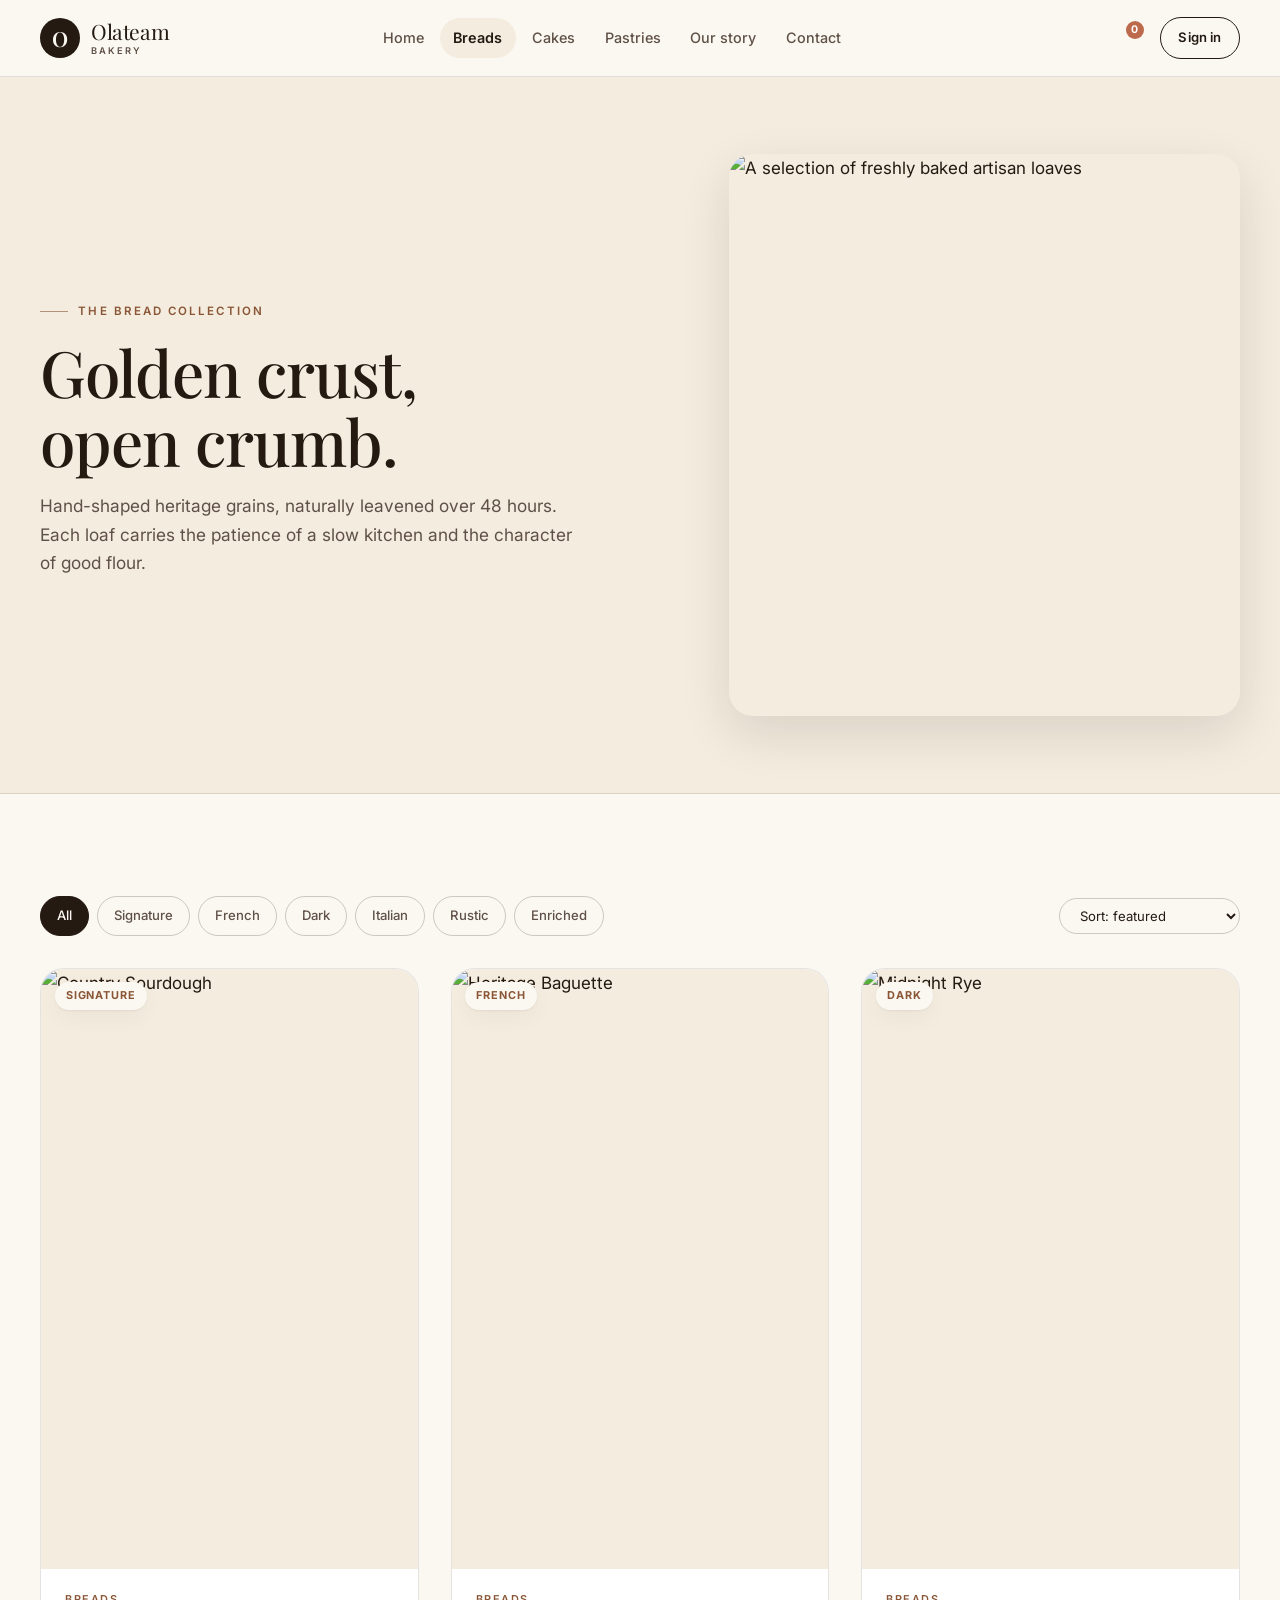
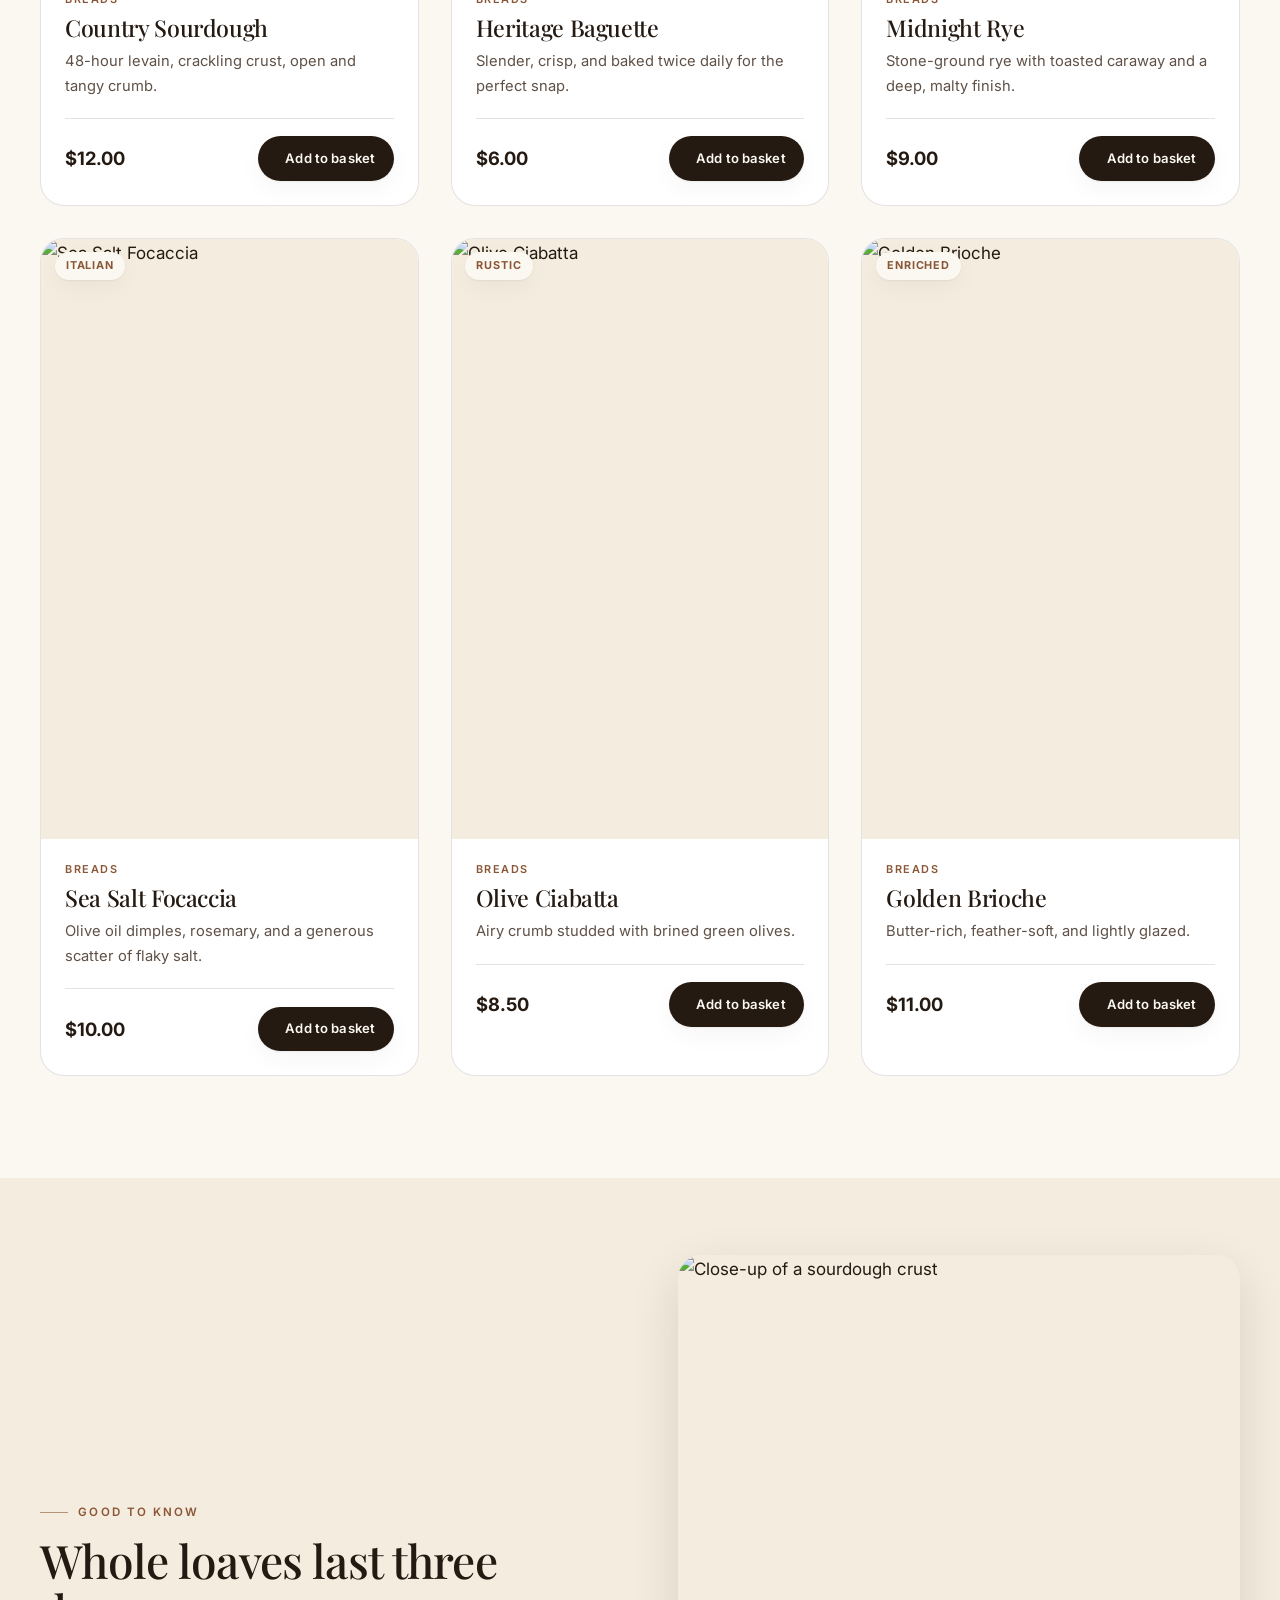
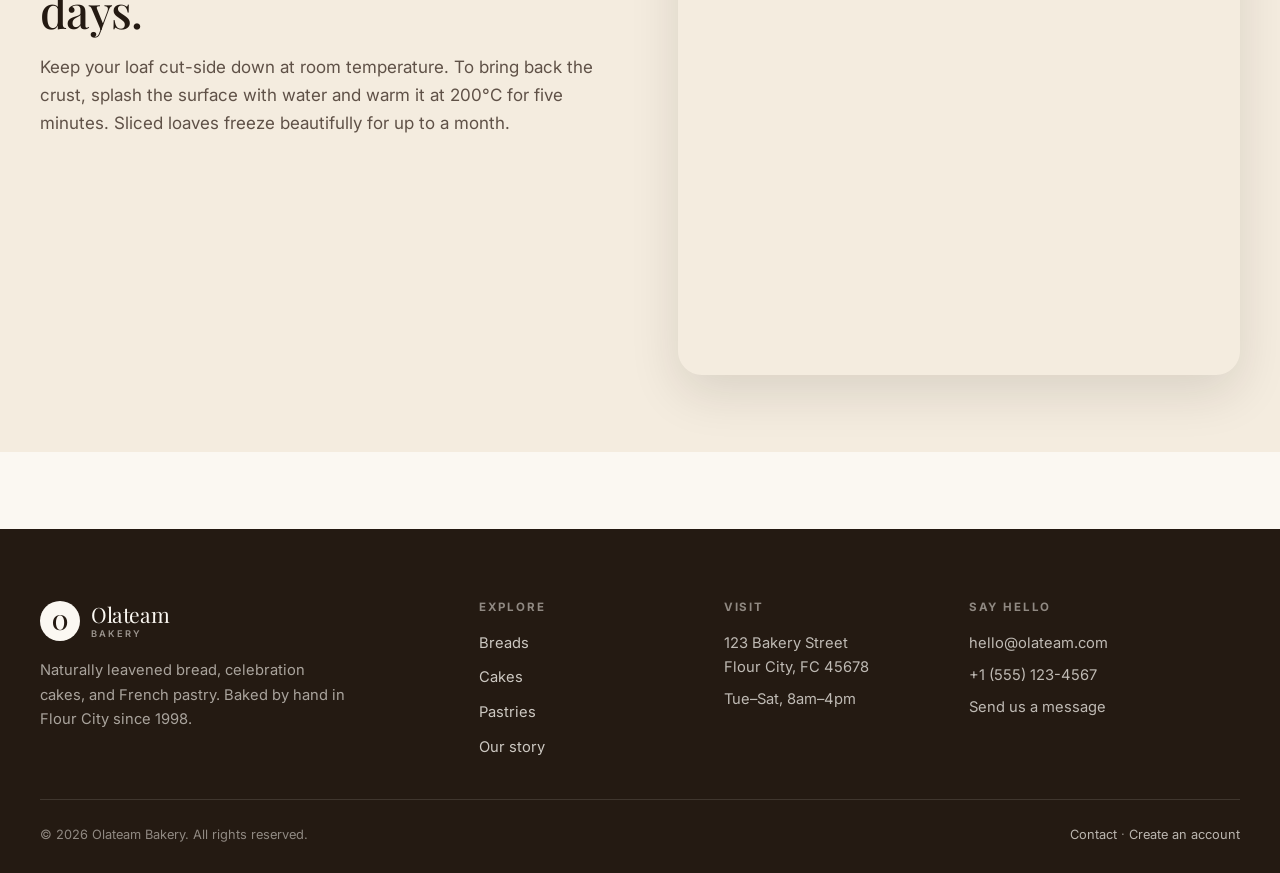
==== commit 14f49020: "redesign bakery site with shared catalog and demo checkout" ====
--- a/breads.html
+++ b/breads.html
@@ -4,156 +4,141 @@
 <head>
     <meta charset="UTF-8">
     <meta name="viewport" content="width=device-width, initial-scale=1.0">
-    <title>Artisanal Breads | Olateam Bakery</title>
+    <title>Breads | Olateam Bakery</title>
+    <meta name="description" content="Naturally leavened sourdough, baguettes, rye, focaccia, and brioche — baked by hand in small batches at Olateam Bakery.">
+    <meta property="og:title" content="Breads | Olateam Bakery">
+    <meta property="og:description" content="Slow-fermented breads with stone-milled flour and a 48-hour levain.">
+    <meta property="og:type" content="website">
+    <link rel="icon" href="data:image/svg+xml,%3Csvg xmlns='http://www.w3.org/2000/svg' viewBox='0 0 64 64'%3E%3Crect width='64' height='64' rx='32' fill='%23241a12'/%3E%3Ctext x='32' y='44' font-family='Georgia,serif' font-size='36' fill='%23fbf8f2' text-anchor='middle'%3EO%3C/text%3E%3C/svg%3E">
+    <link rel="preconnect" href="https://fonts.googleapis.com">
+    <link rel="preconnect" href="https://fonts.gstatic.com" crossorigin>
     <link rel="stylesheet" href="styles.css">
     <script src="https://unpkg.com/lucide@latest"></script>
 </head>
 
 <body>
-    <div class="app-container">
-        <header class="header">
-            <a href="index.html" class="logo">Olateam</a>
-            <nav class="nav">
+    <a class="skip-link" href="#main">Skip to content</a>
+
+    <header class="site-header">
+        <div class="container header-inner">
+            <a href="index.html" class="brand" aria-label="Olateam Bakery home">
+                <span class="brand-mark" aria-hidden="true">O</span>
+                <span class="brand-text">Olateam<em>Bakery</em></span>
+            </a>
+            <nav class="nav" id="primaryNav" aria-label="Primary">
                 <a href="index.html" class="nav-link">Home</a>
-                <a href="breads.html" class="nav-link active">Breads</a>
+                <a href="breads.html" class="nav-link active" aria-current="page">Breads</a>
                 <a href="cakes.html" class="nav-link">Cakes</a>
                 <a href="pastries.html" class="nav-link">Pastries</a>
-                <a href="story.html" class="nav-link">Story</a>
+                <a href="story.html" class="nav-link">Our story</a>
                 <a href="contact.html" class="nav-link">Contact</a>
             </nav>
             <div class="header-actions">
-                <button class="icon-btn" aria-label="Search"><i data-lucide="search"></i></button>
-                <button class="icon-btn" aria-label="Cart"><i data-lucide="shopping-bag"></i></button>
-                <div class="auth-actions desktop-only">
-                    <a href="login.html" class="cta-btn secondary">Login</a>
+                <button class="icon-btn" type="button" id="searchBtn" aria-label="Search the bakery">
+                    <i data-lucide="search"></i>
+                </button>
+                <button class="icon-btn" type="button" id="cartBtn" aria-label="Open basket">
+                    <i data-lucide="shopping-bag"></i>
+                    <span class="cart-count" data-cart-count hidden>0</span>
+                </button>
+                <a href="login.html" class="btn btn-secondary btn-sm header-login">Sign in</a>
+                <button class="nav-toggle" type="button" id="navToggle" aria-label="Open menu" aria-expanded="false" aria-controls="primaryNav">
+                    <span></span><span></span><span></span>
+                </button>
+            </div>
+        </div>
+    </header>
+
+    <main id="main">
+        <section class="page-hero">
+            <div class="container page-hero-grid">
+                <div>
+                    <span class="eyebrow">The bread collection</span>
+                    <h1 class="page-hero-title">Golden crust,<br>open crumb.</h1>
+                    <p class="page-hero-lead">Hand-shaped heritage grains, naturally leavened over 48 hours. Each loaf
+                        carries the patience of a slow kitchen and the character of good flour.</p>
+                </div>
+                <div class="page-hero-media">
+                    <img src="https://images.unsplash.com/photo-1549931319-a545dcf3bc73?q=80&w=900"
+                        alt="A selection of freshly baked artisan loaves" width="900" height="562">
                 </div>
             </div>
-        </header>
+        </section>
 
-        <main>
-            <section class="hero" style="min-height: 70vh;">
-                <div class="hero-content">
-                    <div class="hero-text">
-                        <span class="hero-tagline">The Bread Collection</span>
-                        <h1 class="hero-title">Golden <br> Crust</h1>
-                        <p class="hero-subtitle">Hand-shaped heritage grains, naturally leavened over 48 hours. Each
-                            loaf carries the essence of time-honored baking traditions.</p>
-                    </div>
-                    <div class="hero-img-container">
-                        <img src="https://images.unsplash.com/photo-1549931319-a545dcf3bc73?q=80&w=600" alt="Loaves"
-                            class="hero-img">
-                    </div>
+        <section class="section">
+            <div class="container">
+                <div class="filter-bar">
+                    <div class="filter-chips" data-filter-chips aria-label="Filter breads"></div>
+                    <select class="sort-select" data-product-sort aria-label="Sort breads">
+                        <option value="">Sort: featured</option>
+                        <option value="price-asc">Price: low to high</option>
+                        <option value="price-desc">Price: high to low</option>
+                        <option value="name">Name: A to Z</option>
+                    </select>
                 </div>
-            </section>
+                <div class="product-grid" data-product-grid data-collection="breads"></div>
+            </div>
+        </section>
 
-            <section class="creations" style="padding-top: 50px;">
-                <div class="collection-grid">
-                    <div class="collection-item">
-                        <div class="item-visual">
-                            <img src="https://images.unsplash.com/photo-1585145062877-479b9f2524bb?q=80&w=800"
-                                alt="Country Sourdough">
-                        </div>
-                        <div class="item-meta">
-                            <span class="category">Signature</span>
-                            <h3 class="item-name">Country Sourdough</h3>
-                            <p class="item-price">$12.00</p>
-                            <button class="add-to-cart-btn"><i data-lucide="plus"></i> Add to basket</button>
-                        </div>
-                    </div>
+        <section class="section section--tint section--tight">
+            <div class="container split">
+                <div class="split-copy">
+                    <span class="eyebrow">Good to know</span>
+                    <h2>Whole loaves last three days.</h2>
+                    <p>Keep your loaf cut-side down at room temperature. To bring back the crust, splash the surface
+                        with water and warm it at 200°C for five minutes. Sliced loaves freeze beautifully for up to a
+                        month.</p>
+                </div>
+                <div class="split-media">
+                    <img src="https://images.unsplash.com/photo-1585145062877-479b9f2524bb?q=80&w=900"
+                        alt="Close-up of a sourdough crust" width="900" height="720" loading="lazy">
+                </div>
+            </div>
+        </section>
+    </main>
 
-                    <div class="collection-item">
-                        <div class="item-visual">
-                            <img src="https://images.unsplash.com/photo-1589367920969-ab8e050bab0e?q=80&w=800"
-                                alt="Baguette">
-                        </div>
-                        <div class="item-meta">
-                            <span class="category">French</span>
-                            <h3 class="item-name">Heritage Baguette</h3>
-                            <p class="item-price">$6.00</p>
-                            <button class="add-to-cart-btn"><i data-lucide="plus"></i> Add to basket</button>
-                        </div>
-                    </div>
-
-                    <div class="collection-item">
-                        <div class="item-visual">
-                            <img src="https://images.unsplash.com/photo-1509440159596-0249088772ff?q=80&w=800"
-                                alt="Rye">
-                        </div>
-                        <div class="item-meta">
-                            <span class="category">Dark</span>
-                            <h3 class="item-name">Midnight Rye</h3>
-                            <p class="item-price">$9.00</p>
-                            <button class="add-to-cart-btn"><i data-lucide="plus"></i> Add to basket</button>
-                        </div>
-                    </div>
-
-                    <div class="collection-item">
-                        <div class="item-visual">
-                            <img src="https://images.unsplash.com/photo-1555507036-ab1f4038808a?q=80&w=800"
-                                alt="Focaccia">
-                        </div>
-                        <div class="item-meta">
-                            <span class="category">Italian</span>
-                            <h3 class="item-name">Sea Salt Focaccia</h3>
-                            <p class="item-price">$10.00</p>
-                            <button class="add-to-cart-btn"><i data-lucide="plus"></i> Add to basket</button>
-                        </div>
-                    </div>
-
-                    <div class="collection-item">
-                        <div class="item-visual">
-                            <img src="https://images.unsplash.com/photo-1533130061792-64b345e4a833?q=80&w=800"
-                                alt="Ciabatta">
-                        </div>
-                        <div class="item-meta">
-                            <span class="category">Rustic</span>
-                            <h3 class="item-name">Olive Ciabatta</h3>
-                            <p class="item-price">$8.50</p>
-                            <button class="add-to-cart-btn"><i data-lucide="plus"></i> Add to basket</button>
-                        </div>
-                    </div>
-
-                    <div class="collection-item">
-                        <div class="item-visual">
-                            <img src="https://images.unsplash.com/photo-1559811814-e2c57b5e69df?q=80&w=800"
-                                alt="Brioche">
-                        </div>
-                        <div class="item-meta">
-                            <span class="category">Enriched</span>
-                            <h3 class="item-name">Golden Brioche</h3>
-                            <p class="item-price">$11.00</p>
-                            <button class="add-to-cart-btn"><i data-lucide="plus"></i> Add to basket</button>
-                        </div>
-                    </div>
-                </div>
-            </section>
-        </main>
-
-        <footer class="footer">
+    <footer class="footer">
+        <div class="container">
             <div class="footer-grid">
                 <div class="footer-brand">
-                    <h2 class="logo">Olateam</h2>
-                    <p>Elevating the daily ritual of bread since 1998.</p>
+                    <a href="index.html" class="brand" aria-label="Olateam Bakery home">
+                        <span class="brand-mark" aria-hidden="true">O</span>
+                        <span class="brand-text">Olateam<em>Bakery</em></span>
+                    </a>
+                    <p>Naturally leavened bread, celebration cakes, and French pastry. Baked by hand in Flour City
+                        since 1998.</p>
                 </div>
-                <div class="footer-nav">
+                <div>
                     <h4>Explore</h4>
-                    <a href="breads.html">Breads</a>
-                    <a href="cakes.html">Cakes</a>
-                    <a href="pastries.html">Pastries</a>
+                    <div class="footer-links">
+                        <a href="breads.html">Breads</a>
+                        <a href="cakes.html">Cakes</a>
+                        <a href="pastries.html">Pastries</a>
+                        <a href="story.html">Our story</a>
+                    </div>
                 </div>
                 <div class="footer-contact">
                     <h4>Visit</h4>
                     <p>123 Bakery Street<br>Flour City, FC 45678</p>
+                    <p>Tue–Sat, 8am–4pm</p>
+                </div>
+                <div class="footer-contact">
+                    <h4>Say hello</h4>
+                    <p><a href="mailto:hello@olateam.com">hello@olateam.com</a></p>
+                    <p><a href="tel:+15551234567">+1 (555) 123-4567</a></p>
+                    <p><a href="contact.html">Send us a message</a></p>
                 </div>
             </div>
             <div class="footer-bottom">
                 <p>&copy; 2026 Olateam Bakery. All rights reserved.</p>
+                <p><a href="contact.html">Contact</a> · <a href="signup.html">Create an account</a></p>
             </div>
-        </footer>
-    </div>
+        </div>
+    </footer>
 
+    <script src="products.js"></script>
     <script src="script.js"></script>
     <script>lucide.createIcons();</script>
 </body>
 
-</html>+</html>
--- a/styles.css
+++ b/styles.css
@@ -1,1451 +1,2185 @@
-@import url('https://fonts.googleapis.com/css2?family=Playfair+Display:ital,wght@0,400..900;1,400..900&family=Inter:wght@300;400;500;600;700&display=swap');
+@import url('https://fonts.googleapis.com/css2?family=Playfair+Display:ital,wght@0,400..800;1,400..700&family=Inter:wght@300..700&display=swap');
 
 :root {
-    --primary-bg: #fdfdfb;
-    /* Soft Paper White */
-    --secondary-bg: #f8f7f2;
-    /* Creamy Stone */
-    --accent-primary: #7a5d4f;
-    /* Rich Artisanal Brown - Deeper */
-    --accent-secondary: #d4735e;
-    /* Warm Terracotta */
-    --accent-sage: #8ba076;
-    /* Deep Sage */
-    --accent-gold: #d4a574;
-    /* Premium Gold */
-    --text-main: #2d241e;
-    /* Earthy Charcoal */
-    --text-muted: #6b635c;
-    /* Soft Taupe */
+    --paper: #fbf8f2;
+    --paper-2: #f4ecdf;
+    --paper-3: #ece0ce;
+    --ink: #241a12;
+    --ink-soft: #5f5147;
+    --line: rgba(36, 26, 18, 0.12);
+    --line-strong: rgba(36, 26, 18, 0.22);
+    --brand: #8a5636;
+    --brand-dark: #64391f;
+    --terracotta: #bd6a4c;
+    --sage: #7c8a68;
+    --gold: #c99a63;
     --white: #ffffff;
-
-    --font-heading: 'Playfair Display', serif;
-    --font-body: 'Inter', sans-serif;
-
-    --transition: all 0.5s cubic-bezier(0.23, 1, 0.32, 1);
-    --shadow-soft: 0 10px 40px rgba(0, 0, 0, 0.04);
-    --shadow-medium: 0 20px 60px rgba(0, 0, 0, 0.08);
-    --radius-lg: 40px;
-    --radius-md: 20px;
-}
-
-* {
+    --success: #3f7a4f;
+    --danger: #b23a2f;
+
+    --font-display: 'Playfair Display', Georgia, serif;
+    --font-body: 'Inter', system-ui, -apple-system, sans-serif;
+
+    --shadow-sm: 0 1px 2px rgba(36, 26, 18, 0.06), 0 8px 24px rgba(36, 26, 18, 0.04);
+    --shadow-md: 0 18px 50px rgba(36, 26, 18, 0.12);
+    --shadow-lg: 0 30px 80px rgba(36, 26, 18, 0.18);
+
+    --r-sm: 10px;
+    --r-md: 16px;
+    --r-lg: 24px;
+    --r-xl: 32px;
+    --r-pill: 999px;
+
+    --container: 1200px;
+    --header-h: 76px;
+    --ease: cubic-bezier(0.22, 1, 0.36, 1);
+    --dur: 0.45s;
+
+    --fs-hero: clamp(2.9rem, 7vw, 6.2rem);
+    --fs-h1: clamp(2.4rem, 5vw, 4rem);
+    --fs-h2: clamp(2rem, 3.6vw, 3rem);
+    --fs-h3: clamp(1.35rem, 2vw, 1.75rem);
+    --fs-body: 1.0625rem;
+    --fs-sm: 0.9rem;
+    --fs-xs: 0.78rem;
+}
+
+*,
+*::before,
+*::after {
+    box-sizing: border-box;
+}
+
+html {
+    scroll-behavior: smooth;
+    overflow-x: hidden;
+}
+
+body {
+    margin: 0;
+    font-family: var(--font-body);
+    font-size: var(--fs-body);
+    line-height: 1.65;
+    color: var(--ink);
+    background: var(--paper);
+    -webkit-font-smoothing: antialiased;
+    overflow-x: hidden;
+}
+
+body.no-scroll {
+    overflow: hidden;
+}
+
+img {
+    display: block;
+    max-width: 100%;
+}
+
+a {
+    color: inherit;
+}
+
+button,
+input,
+select,
+textarea {
+    font: inherit;
+}
+
+h1,
+h2,
+h3,
+h4 {
+    margin: 0;
+    font-family: var(--font-display);
+    font-weight: 500;
+    line-height: 1.08;
+    letter-spacing: -0.015em;
+}
+
+p {
+    margin: 0;
+}
+
+ul {
     margin: 0;
     padding: 0;
-    box-sizing: border-box;
-}
-
-body {
+    list-style: none;
+}
+
+:focus-visible {
+    outline: 2px solid var(--brand);
+    outline-offset: 3px;
+    border-radius: 4px;
+}
+
+.container {
+    width: min(100% - 2.5rem, var(--container));
+    margin-inline: auto;
+}
+
+.section {
+    padding-block: clamp(4rem, 8vw, 7rem);
+}
+
+.section--tint {
+    background: var(--paper-2);
+}
+
+.section--tight {
+    padding-block: clamp(3rem, 6vw, 5rem);
+}
+
+.eyebrow {
+    display: inline-flex;
+    align-items: center;
+    gap: 0.65rem;
     font-family: var(--font-body);
-    background-color: var(--primary-bg);
-    color: var(--text-main);
-    overflow-x: hidden;
-    line-height: 1.7;
-    -webkit-font-smoothing: antialiased;
-}
-
-
-/* Global Elements */
-.app-container {
-    max-width: 1440px;
-    margin: 0 auto;
-}
-
-/* Header - Floating Island */
-.header {
-    display: flex;
+    font-size: 0.72rem;
+    font-weight: 600;
+    letter-spacing: 0.18em;
+    text-transform: uppercase;
+    color: var(--brand);
+}
+
+.eyebrow::before {
+    content: '';
+    width: 28px;
+    height: 1px;
+    background: currentColor;
+    opacity: 0.6;
+}
+
+.serif {
+    font-family: var(--font-display);
+}
+
+.muted {
+    color: var(--ink-soft);
+}
+
+.section-head {
+    max-width: 640px;
+    margin-bottom: clamp(2rem, 4vw, 3rem);
+}
+
+.section-head.center {
+    margin-inline: auto;
+    text-align: center;
+}
+
+.section-head.center .eyebrow::before {
+    display: none;
+}
+
+.section-head h2 {
+    font-size: var(--fs-h2);
+    margin-top: 0.85rem;
+}
+
+.section-head p {
+    margin-top: 0.9rem;
+    color: var(--ink-soft);
+    font-size: 1.05rem;
+}
+
+.skip-link {
+    position: absolute;
+    left: 1rem;
+    top: -4rem;
+    z-index: 2000;
+    background: var(--ink);
+    color: var(--paper);
+    padding: 0.7rem 1.1rem;
+    border-radius: var(--r-sm);
+    text-decoration: none;
+    transition: top 0.2s ease;
+}
+
+.skip-link:focus {
+    top: 1rem;
+}
+
+.btn {
+    display: inline-flex;
+    align-items: center;
+    justify-content: center;
+    gap: 0.55rem;
+    padding: 0.85rem 1.6rem;
+    border: 1px solid transparent;
+    border-radius: var(--r-pill);
+    font-family: var(--font-body);
+    font-size: var(--fs-sm);
+    font-weight: 600;
+    letter-spacing: 0.01em;
+    text-decoration: none;
+    cursor: pointer;
+    transition: transform 0.25s var(--ease), background 0.25s var(--ease), color 0.25s var(--ease), border-color 0.25s var(--ease), box-shadow 0.25s var(--ease);
+}
+
+.btn svg {
+    width: 18px;
+    height: 18px;
+}
+
+.btn:hover {
+    transform: translateY(-2px);
+}
+
+.btn:active {
+    transform: translateY(0);
+}
+
+.btn-primary {
+    background: var(--ink);
+    color: var(--paper);
+    box-shadow: var(--shadow-sm);
+}
+
+.btn-primary:hover {
+    background: var(--brand-dark);
+    box-shadow: 0 12px 28px rgba(100, 57, 31, 0.25);
+}
+
+.btn-secondary {
+    background: transparent;
+    border-color: var(--ink);
+    color: var(--ink);
+}
+
+.btn-secondary:hover {
+    background: var(--ink);
+    color: var(--paper);
+}
+
+.btn-ghost {
+    background: transparent;
+    color: var(--ink);
+    padding-inline: 0.75rem;
+}
+
+.btn-ghost:hover {
+    background: var(--paper-2);
+}
+
+.btn-sm {
+    padding: 0.6rem 1.1rem;
+    font-size: 0.82rem;
+}
+
+.btn-block {
+    width: 100%;
+}
+
+.text-link {
+    display: inline-flex;
+    align-items: center;
+    gap: 0.5rem;
+    font-weight: 600;
+    color: var(--ink);
+    text-decoration: none;
+    border-bottom: 1px solid var(--line-strong);
+    padding-bottom: 2px;
+    transition: gap 0.25s var(--ease), color 0.25s var(--ease), border-color 0.25s var(--ease);
+}
+
+.text-link:hover {
+    gap: 0.8rem;
+    color: var(--brand);
+    border-color: var(--brand);
+}
+
+.text-link svg {
+    width: 18px;
+    height: 18px;
+}
+
+.site-header {
+    position: sticky;
+    top: 0;
+    z-index: 1300;
+    background: rgba(251, 248, 242, 0.86);
+    backdrop-filter: blur(18px);
+    -webkit-backdrop-filter: blur(18px);
+    border-bottom: 1px solid var(--line);
+}
+
+.header-inner {
+    display: flex;
+    align-items: center;
     justify-content: space-between;
-    align-items: center;
-    padding: 15px 40px;
-    position: fixed;
-    top: 30px;
-    left: 50%;
-    transform: translateX(-50%);
-    width: calc(100% - 80px);
-    max-width: 1200px;
-    background: rgba(253, 253, 251, 0.85);
-    /* Matches primary-bg with transparency */
-    backdrop-filter: blur(25px);
-    -webkit-backdrop-filter: blur(25px);
-    border: 1px solid rgba(0, 0, 0, 0.04);
-    border-radius: 100px;
-    z-index: 1000;
-    box-shadow: var(--shadow-soft);
-    transition: var(--transition);
-}
-
-.header:hover {
-    box-shadow: var(--shadow-medium);
-}
-
-.logo {
-    font-family: var(--font-heading);
-    font-size: 1.4rem;
-    font-weight: 700;
-    color: var(--text-main);
-    letter-spacing: -0.5px;
+    gap: 1.25rem;
+    height: var(--header-h);
+}
+
+.brand {
+    display: flex;
+    align-items: center;
+    gap: 0.7rem;
     text-decoration: none;
-}
-
-.nav {
-    display: flex;
-    gap: 8px;
-}
-
-.nav-link {
-    text-decoration: none;
-    color: var(--text-muted);
-    font-size: 0.75rem;
-    font-weight: 500;
-    padding: 10px 18px;
-    border-radius: 50px;
-    transition: var(--transition);
-    letter-spacing: 0.5px;
-    text-transform: uppercase;
-}
-
-.nav-link:hover,
-.nav-link.active {
-    color: var(--text-main);
-    background: rgba(0, 0, 0, 0.03);
-}
-
-.header-actions {
-    display: flex;
-    align-items: center;
-    gap: 10px;
-}
-
-.icon-btn {
-    background: transparent;
-    border: none;
-    color: var(--text-main);
-    cursor: pointer;
+    flex-shrink: 0;
+}
+
+.brand-mark {
     width: 40px;
     height: 40px;
     border-radius: 50%;
-    display: flex;
+    background: var(--ink);
+    color: var(--paper);
+    display: grid;
+    place-items: center;
+    font-family: var(--font-display);
+    font-size: 1.3rem;
+    font-weight: 600;
+}
+
+.brand-text {
+    font-family: var(--font-display);
+    font-size: 1.32rem;
+    line-height: 1;
+    letter-spacing: -0.02em;
+    color: var(--ink);
+}
+
+.brand-text em {
+    display: block;
+    margin-top: 4px;
+    font-family: var(--font-body);
+    font-style: normal;
+    font-size: 0.58rem;
+    font-weight: 600;
+    letter-spacing: 0.22em;
+    text-transform: uppercase;
+    color: var(--ink-soft);
+}
+
+.nav {
+    display: flex;
+    align-items: center;
+    gap: 0.15rem;
+}
+
+.nav-link {
+    padding: 0.5rem 0.85rem;
+    border-radius: var(--r-pill);
+    font-size: 0.9rem;
+    font-weight: 500;
+    text-decoration: none;
+    color: var(--ink-soft);
+    transition: color 0.25s var(--ease), background 0.25s var(--ease);
+}
+
+.nav-link:hover {
+    color: var(--ink);
+    background: var(--paper-2);
+}
+
+.nav-link.active {
+    color: var(--ink);
+    background: var(--paper-2);
+    font-weight: 600;
+}
+
+.header-actions {
+    display: flex;
+    align-items: center;
+    gap: 0.35rem;
+}
+
+.icon-btn {
+    position: relative;
+    display: inline-flex;
     align-items: center;
     justify-content: center;
-    transition: var(--transition);
+    width: 44px;
+    height: 44px;
+    border: none;
+    border-radius: 50%;
+    background: transparent;
+    color: var(--ink);
+    cursor: pointer;
+    transition: background 0.25s var(--ease), transform 0.25s var(--ease);
 }
 
 .icon-btn:hover {
-    background: rgba(0, 0, 0, 0.05);
+    background: var(--paper-2);
     transform: translateY(-2px);
 }
 
-.menu-toggle {
+.icon-btn svg {
+    width: 20px;
+    height: 20px;
+}
+
+.cart-count {
+    position: absolute;
+    top: 5px;
+    right: 4px;
+    min-width: 18px;
+    height: 18px;
+    padding: 0 4px;
+    border-radius: var(--r-pill);
+    background: var(--terracotta);
+    color: var(--white);
+    font-size: 0.66rem;
+    font-weight: 700;
+    display: grid;
+    place-items: center;
+    line-height: 1;
+}
+
+.header-login {
+    margin-left: 0.4rem;
+}
+
+.nav-toggle {
     display: none;
-}
-
-.cta-btn {
+    width: 44px;
+    height: 44px;
     border: none;
-    padding: 14px 32px;
-    border-radius: 100px;
+    border-radius: 50%;
+    background: transparent;
+    cursor: pointer;
+    align-items: center;
+    justify-content: center;
+    flex-direction: column;
+    gap: 5px;
+}
+
+.nav-toggle span {
+    display: block;
+    width: 20px;
+    height: 2px;
+    background: var(--ink);
+    border-radius: 2px;
+    transition: transform 0.3s var(--ease), opacity 0.3s var(--ease);
+}
+
+.nav-toggle[aria-expanded="true"] span:nth-child(1) {
+    transform: translateY(7px) rotate(45deg);
+}
+
+.nav-toggle[aria-expanded="true"] span:nth-child(2) {
+    opacity: 0;
+}
+
+.nav-toggle[aria-expanded="true"] span:nth-child(3) {
+    transform: translateY(-7px) rotate(-45deg);
+}
+
+.hero {
+    position: relative;
+    padding-block: clamp(3.5rem, 7vw, 6rem);
+    overflow: hidden;
+}
+
+.hero::before {
+    content: '';
+    position: absolute;
+    inset: 0;
+    background: radial-gradient(60% 60% at 85% 20%, rgba(201, 154, 99, 0.16), transparent 70%);
+    pointer-events: none;
+}
+
+.hero-grid {
+    position: relative;
+    display: grid;
+    grid-template-columns: minmax(0, 1.05fr) minmax(0, 0.95fr);
+    gap: clamp(2.5rem, 6vw, 5rem);
+    align-items: center;
+}
+
+.hero-title {
+    font-size: var(--fs-hero);
+    line-height: 0.95;
+    letter-spacing: -0.03em;
+    margin-top: 1.25rem;
+}
+
+.hero-title em {
+    font-style: italic;
+    color: var(--brand);
+}
+
+.hero-lead {
+    max-width: 46ch;
+    margin-block: 1.5rem 2rem;
+    font-size: 1.12rem;
+    color: var(--ink-soft);
+}
+
+.hero-actions {
+    display: flex;
+    flex-wrap: wrap;
+    gap: 0.9rem;
+}
+
+.hero-media {
+    position: relative;
+}
+
+.hero-figure {
+    position: relative;
+    z-index: 1;
+}
+
+.hero-figure img {
+    width: 100%;
+    aspect-ratio: 4 / 5;
+    object-fit: cover;
+    border-radius: var(--r-xl);
+    box-shadow: var(--shadow-md);
+}
+
+.hero-media::after {
+    content: '';
+    position: absolute;
+    right: -1.4rem;
+    bottom: -1.4rem;
+    width: 62%;
+    height: 62%;
+    border: 1px solid var(--line-strong);
+    border-radius: var(--r-xl);
+    z-index: 0;
+}
+
+.hero-badge {
+    position: absolute;
+    left: -1.25rem;
+    bottom: 1.75rem;
+    z-index: 2;
+    background: var(--paper);
+    border: 1px solid var(--line);
+    border-radius: var(--r-md);
+    padding: 0.9rem 1.25rem;
+    box-shadow: var(--shadow-sm);
+}
+
+.hero-badge strong {
+    display: block;
+    font-family: var(--font-display);
+    font-size: 1.1rem;
+}
+
+.hero-badge span {
+    font-size: 0.75rem;
+    letter-spacing: 0.06em;
+    text-transform: uppercase;
+    color: var(--ink-soft);
+}
+
+.trust-strip {
+    border-block: 1px solid var(--line);
+    background: var(--paper-2);
+}
+
+.trust-grid {
+    display: grid;
+    grid-template-columns: repeat(4, 1fr);
+    gap: 1rem;
+    padding-block: 1.5rem;
+}
+
+.trust-item {
+    display: flex;
+    align-items: center;
+    gap: 0.75rem;
+    justify-content: center;
+    font-size: 0.9rem;
+    color: var(--ink-soft);
+    text-align: left;
+}
+
+.trust-item svg {
+    width: 22px;
+    height: 22px;
+    color: var(--brand);
+    flex-shrink: 0;
+}
+
+.trust-item strong {
+    display: block;
+    color: var(--ink);
     font-weight: 600;
+}
+
+.page-hero {
+    position: relative;
+    padding-block: clamp(3rem, 6vw, 5rem);
+    background: var(--paper-2);
+    border-bottom: 1px solid var(--line);
+    overflow: hidden;
+}
+
+.page-hero-grid {
+    display: grid;
+    grid-template-columns: minmax(0, 1.1fr) minmax(0, 0.9fr);
+    gap: clamp(2rem, 5vw, 4rem);
+    align-items: center;
+}
+
+.page-hero-title {
+    font-size: var(--fs-h1);
+    margin-top: 1rem;
+}
+
+.page-hero-lead {
+    max-width: 50ch;
+    margin-top: 1.1rem;
+    color: var(--ink-soft);
+    font-size: 1.08rem;
+}
+
+.page-hero-media img {
+    width: 100%;
+    aspect-ratio: 16 / 10;
+    object-fit: cover;
+    border-radius: var(--r-lg);
+    box-shadow: var(--shadow-md);
+}
+
+.product-grid {
+    display: grid;
+    grid-template-columns: repeat(3, 1fr);
+    gap: clamp(1.25rem, 2.5vw, 2rem);
+}
+
+.product-card {
+    display: flex;
+    flex-direction: column;
+    background: var(--white);
+    border: 1px solid var(--line);
+    border-radius: var(--r-lg);
+    overflow: hidden;
+    transition: transform 0.35s var(--ease), box-shadow 0.35s var(--ease), border-color 0.35s var(--ease);
+}
+
+.product-card:hover {
+    transform: translateY(-6px);
+    box-shadow: var(--shadow-md);
+    border-color: var(--line-strong);
+}
+
+.product-media {
+    position: relative;
+    overflow: hidden;
+    background: var(--paper-2);
+}
+
+.product-media img {
+    width: 100%;
+    aspect-ratio: 4 / 3;
+    object-fit: cover;
+    transition: transform 0.6s var(--ease);
+}
+
+.product-card:hover .product-media img {
+    transform: scale(1.05);
+}
+
+.product-badge {
+    position: absolute;
+    top: 0.85rem;
+    left: 0.85rem;
+    padding: 0.3rem 0.7rem;
+    border-radius: var(--r-pill);
+    background: var(--paper);
+    color: var(--brand);
+    font-size: 0.68rem;
+    font-weight: 700;
+    letter-spacing: 0.08em;
+    text-transform: uppercase;
+    box-shadow: var(--shadow-sm);
+}
+
+.product-body {
+    display: flex;
+    flex-direction: column;
+    flex: 1;
+    padding: 1.4rem 1.5rem 1.5rem;
+}
+
+.product-cat {
+    font-size: 0.68rem;
+    font-weight: 600;
+    letter-spacing: 0.14em;
+    text-transform: uppercase;
+    color: var(--brand);
+}
+
+.product-name {
+    margin-top: 0.35rem;
+    font-size: 1.45rem;
+    line-height: 1.15;
+}
+
+.product-desc {
+    margin-top: 0.5rem;
+    font-size: 0.92rem;
+    color: var(--ink-soft);
+}
+
+.product-foot {
+    display: flex;
+    align-items: center;
+    justify-content: space-between;
+    gap: 1rem;
+    margin-top: 1.25rem;
+    padding-top: 1.1rem;
+    border-top: 1px solid var(--line);
+}
+
+.product-price {
+    font-size: 1.15rem;
+    font-weight: 700;
+    color: var(--ink);
+}
+
+.product-foot .btn {
+    padding: 0.65rem 1.1rem;
+    font-size: 0.82rem;
+}
+
+.filter-bar {
+    display: flex;
+    flex-wrap: wrap;
+    align-items: center;
+    justify-content: space-between;
+    gap: 1rem;
+    margin-bottom: 2rem;
+}
+
+.filter-chips {
+    display: flex;
+    flex-wrap: wrap;
+    gap: 0.5rem;
+}
+
+.chip {
+    padding: 0.5rem 1rem;
+    border: 1px solid var(--line-strong);
+    border-radius: var(--r-pill);
+    background: transparent;
+    color: var(--ink-soft);
+    font-size: 0.82rem;
+    font-weight: 500;
+    cursor: pointer;
+    transition: all 0.25s var(--ease);
+}
+
+.chip:hover {
+    border-color: var(--ink);
+    color: var(--ink);
+}
+
+.chip.active {
+    background: var(--ink);
+    border-color: var(--ink);
+    color: var(--paper);
+}
+
+.sort-select {
+    padding: 0.5rem 2.2rem 0.5rem 1rem;
+    border: 1px solid var(--line-strong);
+    border-radius: var(--r-pill);
+    background: transparent;
+    color: var(--ink);
+    font-size: 0.82rem;
+    cursor: pointer;
+}
+
+.split {
+    display: grid;
+    grid-template-columns: repeat(2, minmax(0, 1fr));
+    gap: clamp(2.5rem, 6vw, 5.5rem);
+    align-items: center;
+}
+
+.split-copy,
+.split-media {
+    min-width: 0;
+}
+
+.split-media img {
+    width: 100%;
+    aspect-ratio: 5 / 4;
+    object-fit: cover;
+    border-radius: var(--r-lg);
+    box-shadow: var(--shadow-md);
+}
+
+.split-copy h2 {
+    font-size: var(--fs-h2);
+    margin-top: 0.85rem;
+}
+
+.split-copy p {
+    margin-top: 1.1rem;
+    color: var(--ink-soft);
+}
+
+.split-copy .text-link {
+    margin-top: 1.75rem;
+}
+
+.process-grid {
+    display: grid;
+    grid-template-columns: repeat(3, 1fr);
+    gap: clamp(1.25rem, 2.5vw, 2rem);
+}
+
+.process-card {
+    padding: 2rem 1.75rem;
+    border: 1px solid var(--line);
+    border-radius: var(--r-lg);
+    background: var(--white);
+    transition: transform 0.35s var(--ease), box-shadow 0.35s var(--ease);
+}
+
+.process-card:hover {
+    transform: translateY(-4px);
+    box-shadow: var(--shadow-sm);
+}
+
+.process-step {
+    font-family: var(--font-display);
+    font-size: 2.5rem;
+    line-height: 1;
+    color: var(--paper-3);
+}
+
+.process-card h3 {
+    margin-top: 0.75rem;
+    font-size: 1.35rem;
+}
+
+.process-card p {
+    margin-top: 0.6rem;
+    font-size: 0.95rem;
+    color: var(--ink-soft);
+}
+
+.quote-band {
+    background: var(--ink);
+    color: var(--paper);
+    padding-block: clamp(4rem, 8vw, 6rem);
+    text-align: center;
+}
+
+.quote-band blockquote {
+    max-width: 820px;
+    margin: 0 auto;
+    font-family: var(--font-display);
+    font-size: clamp(1.6rem, 3.4vw, 2.6rem);
+    line-height: 1.3;
+    letter-spacing: -0.01em;
+}
+
+.quote-band cite {
+    display: block;
+    margin-top: 1.75rem;
+    font-family: var(--font-body);
+    font-style: normal;
+    font-size: 0.78rem;
+    letter-spacing: 0.18em;
+    text-transform: uppercase;
+    color: rgba(251, 248, 242, 0.6);
+}
+
+.newsletter {
+    background: var(--ink);
+    color: var(--paper);
+    border-radius: var(--r-xl);
+    padding: clamp(2.25rem, 5vw, 4rem);
+    display: grid;
+    grid-template-columns: minmax(0, 1.1fr) minmax(0, 0.9fr);
+    gap: 2rem;
+    align-items: center;
+}
+
+.newsletter h2 {
+    font-size: var(--fs-h2);
+    margin-top: 0.6rem;
+}
+
+.newsletter p {
+    margin-top: 0.75rem;
+    color: rgba(251, 248, 242, 0.68);
+    font-size: 0.98rem;
+}
+
+.newsletter .eyebrow {
+    color: var(--gold);
+}
+
+.newsletter-form {
+    display: flex;
+    gap: 0.5rem;
+    background: rgba(251, 248, 242, 0.08);
+    border: 1px solid rgba(251, 248, 242, 0.18);
+    border-radius: var(--r-pill);
+    padding: 0.35rem 0.35rem 0.35rem 1.1rem;
+}
+
+.newsletter-form input {
+    flex: 1;
+    min-width: 0;
+    border: none;
+    background: transparent;
+    color: var(--paper);
+    font-size: 0.92rem;
+}
+
+.newsletter-form input::placeholder {
+    color: rgba(251, 248, 242, 0.5);
+}
+
+.newsletter-form input:focus {
+    outline: none;
+}
+
+.newsletter-form .btn {
+    background: var(--paper);
+    color: var(--ink);
+    white-space: nowrap;
+}
+
+.newsletter-form .btn:hover {
+    background: var(--gold);
+}
+
+.timeline {
+    position: relative;
+    max-width: 780px;
+    margin-inline: auto;
+    padding-left: 2.5rem;
+}
+
+.timeline::before {
+    content: '';
+    position: absolute;
+    left: 7px;
+    top: 6px;
+    bottom: 6px;
+    width: 1px;
+    background: var(--line-strong);
+}
+
+.timeline-item {
+    position: relative;
+    padding-bottom: 2.25rem;
+}
+
+.timeline-item:last-child {
+    padding-bottom: 0;
+}
+
+.timeline-item::before {
+    content: '';
+    position: absolute;
+    left: -2.5rem;
+    top: 6px;
+    width: 15px;
+    height: 15px;
+    border-radius: 50%;
+    border: 3px solid var(--paper);
+    background: var(--brand);
+    box-shadow: 0 0 0 1px var(--brand);
+}
+
+.timeline-year {
+    font-family: var(--font-display);
+    font-size: 1.1rem;
+    color: var(--brand);
+}
+
+.timeline-item h3 {
+    margin-top: 0.3rem;
+    font-size: 1.35rem;
+}
+
+.timeline-item p {
+    margin-top: 0.4rem;
+    color: var(--ink-soft);
+    font-size: 0.98rem;
+}
+
+.value-grid {
+    display: grid;
+    grid-template-columns: repeat(3, 1fr);
+    gap: clamp(1.25rem, 2.5vw, 2rem);
+}
+
+.value-card {
+    padding: 1.75rem;
+    border-radius: var(--r-lg);
+    background: var(--white);
+    border: 1px solid var(--line);
+}
+
+.value-card svg {
+    width: 26px;
+    height: 26px;
+    color: var(--brand);
+}
+
+.value-card h3 {
+    margin-top: 1rem;
+    font-size: 1.3rem;
+}
+
+.value-card p {
+    margin-top: 0.5rem;
+    color: var(--ink-soft);
+    font-size: 0.95rem;
+}
+
+.contact-grid {
+    display: grid;
+    grid-template-columns: minmax(0, 0.9fr) minmax(0, 1.1fr);
+    gap: clamp(2rem, 5vw, 4rem);
+    align-items: start;
+}
+
+.info-list {
+    display: grid;
+    gap: 1rem;
+}
+
+.info-card {
+    display: flex;
+    gap: 1rem;
+    padding: 1.5rem;
+    border: 1px solid var(--line);
+    border-radius: var(--r-md);
+    background: var(--white);
+}
+
+.info-card svg {
+    width: 22px;
+    height: 22px;
+    color: var(--brand);
+    flex-shrink: 0;
+    margin-top: 2px;
+}
+
+.info-card h3 {
+    font-family: var(--font-body);
+    font-size: 0.72rem;
+    font-weight: 700;
+    letter-spacing: 0.14em;
+    text-transform: uppercase;
+    color: var(--ink-soft);
+}
+
+.info-card p {
+    margin-top: 0.3rem;
+    font-size: 1rem;
+}
+
+.info-card a {
+    text-decoration: none;
+}
+
+.info-card a:hover {
+    color: var(--brand);
+}
+
+.form-card {
+    padding: clamp(1.5rem, 4vw, 2.5rem);
+    border: 1px solid var(--line);
+    border-radius: var(--r-lg);
+    background: var(--white);
+    box-shadow: var(--shadow-sm);
+}
+
+.form-card h2 {
+    font-size: var(--fs-h3);
+}
+
+.form-card > p {
+    margin-top: 0.5rem;
+    margin-bottom: 1.75rem;
+    color: var(--ink-soft);
+    font-size: 0.95rem;
+}
+
+.form-grid {
+    display: grid;
+    grid-template-columns: repeat(2, minmax(0, 1fr));
+    gap: 1rem;
+}
+
+.field {
+    display: flex;
+    flex-direction: column;
+    gap: 0.4rem;
+    margin-bottom: 1rem;
+}
+
+.field label {
+    font-size: 0.72rem;
+    font-weight: 700;
+    letter-spacing: 0.1em;
+    text-transform: uppercase;
+    color: var(--ink-soft);
+}
+
+.field input,
+.field select,
+.field textarea {
+    width: 100%;
+    padding: 0.85rem 1rem;
+    border: 1px solid var(--line-strong);
+    border-radius: var(--r-sm);
+    background: var(--paper);
+    color: var(--ink);
+    font-size: 1rem;
+    transition: border-color 0.25s var(--ease), box-shadow 0.25s var(--ease), background 0.25s var(--ease);
+}
+
+.field textarea {
+    min-height: 140px;
+    resize: vertical;
+}
+
+.field input:focus,
+.field select:focus,
+.field textarea:focus {
+    outline: none;
+    border-color: var(--brand);
+    background: var(--white);
+    box-shadow: 0 0 0 3px rgba(138, 86, 54, 0.14);
+}
+
+.field-error {
+    display: none;
+    font-size: 0.78rem;
+    color: var(--danger);
+}
+
+.field.invalid input,
+.field.invalid select,
+.field.invalid textarea {
+    border-color: var(--danger);
+}
+
+.field.invalid .field-error {
+    display: block;
+}
+
+.field-valid input,
+.field-valid select {
+    border-color: var(--success);
+}
+
+.check-row {
+    display: flex;
+    align-items: flex-start;
+    gap: 0.6rem;
     font-size: 0.9rem;
+    color: var(--ink-soft);
+}
+
+.check-row input {
+    width: 17px;
+    height: 17px;
+    margin-top: 3px;
+    accent-color: var(--brand);
+    flex-shrink: 0;
+}
+
+.form-row-between {
+    display: flex;
+    align-items: center;
+    justify-content: space-between;
+    gap: 1rem;
+    margin-block: 0.5rem 1.5rem;
+    font-size: 0.9rem;
+}
+
+.form-row-between a {
+    color: var(--brand);
+    font-weight: 600;
+    text-decoration: none;
+}
+
+.form-row-between a:hover {
+    text-decoration: underline;
+}
+
+.hint {
+    margin-top: 0.4rem;
+    font-size: 0.78rem;
+    color: var(--ink-soft);
+}
+
+.strength {
+    margin-top: 0.55rem;
+}
+
+.strength-track {
+    height: 5px;
+    border-radius: var(--r-pill);
+    background: var(--paper-3);
+    overflow: hidden;
+}
+
+.strength-track span {
+    display: block;
+    height: 100%;
+    width: 0;
+    border-radius: var(--r-pill);
+    background: var(--danger);
+    transition: width 0.3s var(--ease), background 0.3s var(--ease);
+}
+
+.strength-label {
+    margin-top: 0.35rem;
+    font-size: 0.75rem;
+    color: var(--ink-soft);
+}
+
+.password-wrap {
+    position: relative;
+}
+
+.password-wrap input {
+    padding-right: 3rem;
+}
+
+.password-toggle {
+    position: absolute;
+    top: 50%;
+    right: 0.4rem;
+    transform: translateY(-50%);
+    width: 36px;
+    height: 36px;
+    display: grid;
+    place-items: center;
+    border: none;
+    border-radius: 50%;
+    background: transparent;
+    color: var(--ink-soft);
     cursor: pointer;
-    transition: var(--transition);
+}
+
+.password-toggle:hover {
+    background: var(--paper-2);
+}
+
+.password-toggle svg {
+    width: 18px;
+    height: 18px;
+}
+
+.auth-shell {
+    display: grid;
+    grid-template-columns: repeat(2, minmax(0, 1fr));
+    min-height: calc(100dvh - var(--header-h));
+}
+
+.auth-aside {
+    position: relative;
+    display: flex;
+    flex-direction: column;
+    justify-content: flex-end;
+    padding: clamp(2.5rem, 5vw, 4rem);
+    color: var(--paper);
+    background: linear-gradient(160deg, rgba(36, 26, 18, 0.92), rgba(100, 57, 31, 0.78)), url('https://images.unsplash.com/photo-1509440159596-0249088772ff?q=80&w=1200') center/cover;
+}
+
+.auth-aside h2 {
+    font-size: var(--fs-h2);
+    max-width: 12ch;
+}
+
+.auth-aside p {
+    max-width: 40ch;
+    margin-top: 1rem;
+    color: rgba(251, 248, 242, 0.75);
+    font-size: 0.98rem;
+}
+
+.auth-aside .eyebrow {
+    color: var(--gold);
+    margin-bottom: 1rem;
+}
+
+.auth-main {
+    display: grid;
+    place-items: center;
+    padding: clamp(2rem, 5vw, 4rem) 1.25rem;
+    background: var(--paper-2);
+}
+
+.auth-card {
+    width: min(100%, 460px);
+    background: var(--white);
+    border: 1px solid var(--line);
+    border-radius: var(--r-lg);
+    padding: clamp(1.75rem, 4vw, 2.75rem);
+    box-shadow: var(--shadow-sm);
+}
+
+.auth-head {
+    margin-bottom: 1.75rem;
+}
+
+.auth-head h1 {
+    font-size: var(--fs-h2);
+}
+
+.auth-head p {
+    margin-top: 0.5rem;
+    color: var(--ink-soft);
+    font-size: 0.95rem;
+}
+
+.auth-alt {
+    margin-top: 1.75rem;
+    padding-top: 1.5rem;
+    border-top: 1px solid var(--line);
+    font-size: 0.9rem;
+    color: var(--ink-soft);
+    text-align: center;
+}
+
+.auth-alt a {
+    color: var(--brand);
+    font-weight: 600;
+    text-decoration: none;
+}
+
+.auth-alt a:hover {
+    text-decoration: underline;
+}
+
+.footer {
+    background: var(--ink);
+    color: var(--paper);
+    padding-block: clamp(3rem, 6vw, 4.5rem) 1.75rem;
+    margin-top: clamp(3rem, 6vw, 5rem);
+}
+
+.footer-grid {
+    display: grid;
+    grid-template-columns: 2fr 1fr 1fr 1.4fr;
+    gap: clamp(2rem, 4vw, 3.5rem);
+    padding-bottom: 2.5rem;
+    border-bottom: 1px solid rgba(251, 248, 242, 0.12);
+}
+
+.footer .brand-text {
+    color: var(--paper);
+}
+
+.footer .brand-text em {
+    color: rgba(251, 248, 242, 0.55);
+}
+
+.footer .brand-mark {
+    background: var(--paper);
+    color: var(--ink);
+}
+
+.footer-brand p {
+    margin-top: 1.1rem;
+    max-width: 34ch;
+    font-size: 0.92rem;
+    color: rgba(251, 248, 242, 0.62);
+}
+
+.footer h4 {
+    margin-bottom: 1.1rem;
     font-family: var(--font-body);
+    font-size: 0.72rem;
+    font-weight: 700;
+    letter-spacing: 0.16em;
+    text-transform: uppercase;
+    color: rgba(251, 248, 242, 0.5);
+}
+
+.footer-links {
+    display: flex;
+    flex-direction: column;
+    gap: 0.65rem;
+}
+
+.footer-links a {
+    color: rgba(251, 248, 242, 0.78);
     text-decoration: none;
-    display: inline-block;
-    letter-spacing: 0.3px;
-}
-
-.cta-btn.primary {
-    background-color: var(--text-main);
-    color: var(--white);
-    box-shadow: 0 4px 15px rgba(45, 36, 30, 0.15);
-}
-
-.cta-btn.primary:hover {
-    background-color: var(--accent-primary);
-    transform: translateY(-2px);
-    box-shadow: 0 8px 25px rgba(122, 93, 79, 0.25);
-}
-
-.cta-btn.secondary {
+    font-size: 0.92rem;
+    transition: color 0.25s var(--ease), padding-left 0.25s var(--ease);
+}
+
+.footer-links a:hover {
+    color: var(--paper);
+    padding-left: 4px;
+}
+
+.footer-contact p {
+    color: rgba(251, 248, 242, 0.72);
+    font-size: 0.92rem;
+    margin-bottom: 0.5rem;
+}
+
+.footer-contact a {
+    text-decoration: none;
+}
+
+.footer-contact a:hover {
+    color: var(--paper);
+    text-decoration: underline;
+}
+
+.footer-bottom {
+    display: flex;
+    flex-wrap: wrap;
+    align-items: center;
+    justify-content: space-between;
+    gap: 0.75rem;
+    padding-top: 1.5rem;
+    font-size: 0.8rem;
+    color: rgba(251, 248, 242, 0.5);
+}
+
+.footer-bottom a {
+    color: rgba(251, 248, 242, 0.7);
+    text-decoration: none;
+}
+
+.footer-bottom a:hover {
+    color: var(--paper);
+}
+
+.scrim {
+    position: fixed;
+    inset: 0;
+    z-index: 1150;
+    background: rgba(36, 26, 18, 0.5);
+    opacity: 0;
+    visibility: hidden;
+    transition: opacity 0.3s var(--ease), visibility 0.3s var(--ease);
+}
+
+.scrim.open {
+    opacity: 1;
+    visibility: visible;
+}
+
+.cart-drawer {
+    position: fixed;
+    top: 0;
+    right: 0;
+    z-index: 1400;
+    display: flex;
+    flex-direction: column;
+    width: min(440px, 100%);
+    height: 100dvh;
+    background: var(--paper);
+    box-shadow: var(--shadow-lg);
+    visibility: hidden;
+    pointer-events: none;
+    transform: translateX(100%);
+    transition: transform var(--dur) var(--ease), visibility var(--dur) var(--ease);
+}
+
+.cart-drawer.open {
+    visibility: visible;
+    pointer-events: auto;
+    transform: none;
+}
+
+.cart-head {
+    display: flex;
+    align-items: flex-start;
+    justify-content: space-between;
+    gap: 1rem;
+    padding: 1.5rem 1.5rem 1.25rem;
+    border-bottom: 1px solid var(--line);
+}
+
+.cart-head h2 {
+    font-size: 1.6rem;
+    margin-top: 0.2rem;
+}
+
+.cart-body {
+    flex: 1;
+    overflow-y: auto;
+    padding: 0.5rem 1.5rem;
+}
+
+.cart-empty {
+    display: grid;
+    place-items: center;
+    gap: 0.75rem;
+    min-height: 60%;
+    text-align: center;
+    color: var(--ink-soft);
+}
+
+.cart-empty svg {
+    width: 42px;
+    height: 42px;
+    opacity: 0.45;
+}
+
+.cart-empty p {
+    font-size: 0.95rem;
+}
+
+.cart-item {
+    display: grid;
+    grid-template-columns: 72px 1fr auto;
+    gap: 0.9rem;
+    padding: 1.1rem 0;
+    border-bottom: 1px solid var(--line);
+}
+
+.cart-item img {
+    width: 72px;
+    height: 72px;
+    object-fit: cover;
+    border-radius: var(--r-sm);
+}
+
+.cart-item-cat {
+    font-size: 0.64rem;
+    font-weight: 700;
+    letter-spacing: 0.12em;
+    text-transform: uppercase;
+    color: var(--brand);
+}
+
+.cart-item h3 {
+    font-family: var(--font-display);
+    font-size: 1.1rem;
+    margin-top: 0.1rem;
+}
+
+.cart-item-price {
+    margin-top: 0.2rem;
+    font-size: 0.9rem;
+    font-weight: 600;
+}
+
+.qty {
+    display: inline-flex;
+    align-items: center;
+    gap: 0.4rem;
+    margin-top: 0.55rem;
+}
+
+.qty-btn {
+    width: 26px;
+    height: 26px;
+    display: grid;
+    place-items: center;
+    border: 1px solid var(--line-strong);
+    border-radius: 50%;
     background: transparent;
-    border: 2px solid var(--text-main);
-    color: var(--text-main);
-}
-
-.cta-btn.secondary:hover {
-    background: var(--text-main);
-    color: var(--white);
-    transform: translateY(-2px);
-}
-
-/* Hero Section */
-.hero {
-    min-height: 100vh;
-    display: flex;
-    align-items: center;
-    padding: 150px 40px 100px;
-    background-color: var(--secondary-bg);
-}
-
-.hero-content {
-    display: grid;
-    grid-template-columns: 1.2fr 0.8fr;
-    align-items: center;
-    gap: 100px;
-    width: 100%;
-    max-width: 1200px;
-    margin: 0 auto;
-}
-
-.hero-text {
-    max-width: 600px;
-}
-
-.hero-tagline {
+    cursor: pointer;
+    font-size: 0.9rem;
+    line-height: 1;
+    transition: all 0.2s var(--ease);
+}
+
+.qty-btn:hover {
+    background: var(--ink);
+    color: var(--paper);
+    border-color: var(--ink);
+}
+
+.qty-count {
+    min-width: 22px;
+    text-align: center;
     font-size: 0.85rem;
     font-weight: 600;
-    text-transform: uppercase;
-    letter-spacing: 3px;
-    color: var(--accent-primary);
-    margin-bottom: 25px;
-    display: block;
-}
-
-.hero-title {
-    font-family: var(--font-heading);
-    font-size: 8.5rem;
-    line-height: 0.85;
-    font-weight: 400;
-    color: var(--text-main);
-    margin-bottom: 45px;
-    letter-spacing: -3px;
-}
-
-.hero-subtitle {
-    font-size: 1.15rem;
-    color: var(--text-muted);
-    margin-bottom: 50px;
-    line-height: 1.8;
-}
-
-.hero-img-container {
+}
+
+.cart-remove {
+    width: 32px;
+    height: 32px;
+    display: grid;
+    place-items: center;
+    border: none;
+    border-radius: 50%;
+    background: transparent;
+    color: var(--ink-soft);
+    cursor: pointer;
+    transition: all 0.2s var(--ease);
+}
+
+.cart-remove:hover {
+    background: rgba(178, 58, 47, 0.1);
+    color: var(--danger);
+}
+
+.cart-remove svg {
+    width: 17px;
+    height: 17px;
+}
+
+.cart-foot {
+    padding: 1.25rem 1.5rem 1.5rem;
+    border-top: 1px solid var(--line);
+}
+
+.cart-total-row {
+    display: flex;
+    align-items: center;
+    justify-content: space-between;
+    font-size: 1rem;
+}
+
+.cart-total-row strong {
+    font-size: 1.35rem;
+    font-family: var(--font-display);
+}
+
+.cart-note {
+    margin-block: 0.35rem 1rem;
+    font-size: 0.78rem;
+    color: var(--ink-soft);
+}
+
+.cart-foot .btn[disabled] {
+    opacity: 0.5;
+    cursor: not-allowed;
+    transform: none;
+}
+
+.modal {
+    position: fixed;
+    inset: 0;
+    z-index: 1600;
+    display: flex;
+    align-items: center;
+    justify-content: center;
+    padding: 1.25rem;
+    background: rgba(36, 26, 18, 0.5);
+    backdrop-filter: blur(6px);
+    -webkit-backdrop-filter: blur(6px);
+    opacity: 0;
+    visibility: hidden;
+    transition: opacity 0.3s var(--ease), visibility 0.3s var(--ease);
+}
+
+.modal.open {
+    opacity: 1;
+    visibility: visible;
+}
+
+.modal-card {
     position: relative;
-    display: flex;
+    width: min(100%, 560px);
+    max-height: 92dvh;
+    overflow-y: auto;
+    padding: clamp(1.75rem, 4vw, 2.75rem);
+    border-radius: var(--r-lg);
+    background: var(--paper);
+    box-shadow: var(--shadow-lg);
+    transform: translateY(18px) scale(0.985);
+    transition: transform 0.35s var(--ease);
+}
+
+.modal.open .modal-card {
+    transform: none;
+}
+
+.modal-close {
+    position: absolute;
+    top: 0.9rem;
+    right: 0.9rem;
+}
+
+.modal-head {
+    margin-bottom: 1.5rem;
+    padding-right: 2.5rem;
+}
+
+.modal-head h2 {
+    font-size: var(--fs-h3);
+    margin-top: 0.5rem;
+}
+
+.modal-head p {
+    margin-top: 0.45rem;
+    color: var(--ink-soft);
+    font-size: 0.92rem;
+}
+
+.checkout-summary {
+    display: grid;
+    gap: 0.6rem;
+    margin-bottom: 1.5rem;
+    padding: 1rem 1.1rem;
+    border-radius: var(--r-md);
+    background: var(--paper-2);
+    border: 1px solid var(--line);
+}
+
+.checkout-line {
+    display: flex;
+    align-items: baseline;
+    justify-content: space-between;
+    gap: 1rem;
+    font-size: 0.9rem;
+}
+
+.checkout-line span:first-child {
+    color: var(--ink-soft);
+}
+
+.checkout-line.total {
+    padding-top: 0.6rem;
+    border-top: 1px dashed var(--line-strong);
+    font-weight: 700;
+}
+
+.success-state {
+    text-align: center;
+    padding: 1rem 0;
+}
+
+.success-icon {
+    width: 64px;
+    height: 64px;
+    margin: 0 auto 1.25rem;
+    border-radius: 50%;
+    background: rgba(63, 122, 79, 0.12);
+    color: var(--success);
+    display: grid;
+    place-items: center;
+}
+
+.success-icon svg {
+    width: 30px;
+    height: 30px;
+}
+
+.success-state h2 {
+    font-size: var(--fs-h2);
+}
+
+.success-state p {
+    margin-top: 0.65rem;
+    color: var(--ink-soft);
+}
+
+.success-state .btn {
+    margin-top: 1.5rem;
+}
+
+.search-overlay {
+    position: fixed;
+    inset: 0;
+    z-index: 1500;
+    display: flex;
+    align-items: flex-start;
     justify-content: center;
-    align-items: center;
-}
-
-.hero-img {
-    width: 100%;
-    max-width: 550px;
-    border-radius: var(--radius-lg);
-    z-index: 1;
-    box-shadow: var(--shadow-medium);
-}
-
-.hero-accent-circle {
-    position: absolute;
-    width: 120%;
-    height: 120%;
-    background: radial-gradient(circle, rgba(148, 166, 132, 0.15) 0%, transparent 70%);
-    z-index: 0;
-}
-
-.hero-btns {
-    display: flex;
-    gap: 20px;
-}
-
-/* Creations Section */
-.creations {
-    padding: 100px 0;
-    background: var(--primary-bg);
-}
-
-.creations-header {
-    text-align: center;
-    max-width: 700px;
-    margin: 0 auto 80px;
-}
-
-.title {
-    font-size: 3.5rem;
-    margin-bottom: 25px;
-    color: var(--text-main);
-}
-
-.serif {
-    font-family: var(--font-heading);
-}
-
-.subtitle {
-    font-size: 1.15rem;
-    color: var(--text-muted);
-    line-height: 1.8;
-}
-
-.collection-grid {
-    display: grid;
-    grid-template-columns: repeat(3, 1fr);
-    gap: 50px;
-    max-width: 1200px;
-    margin: 0 auto;
-    padding: 0 40px;
-}
-
-.collection-item {
-    background: var(--white);
-    border-radius: var(--radius-md);
+    padding: 6vh 1.25rem 1.25rem;
+    background: rgba(36, 26, 18, 0.55);
+    backdrop-filter: blur(8px);
+    -webkit-backdrop-filter: blur(8px);
+    opacity: 0;
+    visibility: hidden;
+    transition: opacity 0.3s var(--ease), visibility 0.3s var(--ease);
+}
+
+.search-overlay.open {
+    opacity: 1;
+    visibility: visible;
+}
+
+.search-panel {
+    width: min(100%, 720px);
+    background: var(--paper);
+    border-radius: var(--r-lg);
+    box-shadow: var(--shadow-lg);
     overflow: hidden;
-    transition: var(--transition);
-    border: 1px solid rgba(0, 0, 0, 0.04);
-    display: flex;
-    flex-direction: column;
-    box-shadow: 0 4px 20px rgba(0, 0, 0, 0.03);
-}
-
-.collection-item:hover {
-    transform: translateY(-8px);
-    box-shadow: 0 15px 40px rgba(0, 0, 0, 0.08);
-    border-color: rgba(0, 0, 0, 0.08);
-}
-
-.item-visual {
-    width: 100%;
-    height: 280px;
-    overflow: hidden;
-    background: var(--secondary-bg);
-}
-
-.item-visual img {
-    width: 100%;
-    height: 100%;
-    object-fit: cover;
-    transition: var(--transition);
-}
-
-.collection-item:hover .item-visual img {
-    transform: scale(1.08);
-}
-
-.item-meta {
-    padding: 30px;
-    flex: 1;
-    display: flex;
-    flex-direction: column;
-}
-
-.category {
-    font-size: 0.75rem;
-    text-transform: uppercase;
-    letter-spacing: 1.5px;
-    color: var(--accent-primary);
-    font-weight: 600;
-    margin-bottom: 12px;
-    display: block;
-}
-
-.item-name {
-    font-family: var(--font-heading);
-    font-size: 2rem;
-    margin-bottom: 15px;
-    color: var(--text-main);
-    line-height: 1.2;
-}
-
-.item-price {
-    font-size: 1.4rem;
-    font-weight: 700;
-    color: var(--accent-primary);
-    margin-bottom: 20px;
-}
-
-.add-to-cart-btn {
-    background: var(--secondary-bg);
-    border: 2px solid var(--text-main);
-    color: var(--text-main);
-    padding: 14px 24px;
-    border-radius: 50px;
-    font-weight: 600;
-    font-size: 0.9rem;
-    cursor: pointer;
-    transition: var(--transition);
-    display: flex;
-    align-items: center;
-    justify-content: center;
-    gap: 8px;
-    margin-top: auto;
-}
-
-.add-to-cart-btn:hover {
-    background: var(--text-main);
-    color: var(--white);
-    transform: translateY(-2px);
-    box-shadow: 0 6px 20px rgba(45, 36, 30, 0.15);
-}
-
-/* Philosophy */
-.philosophy {
-    padding: 200px 40px;
-    background: var(--secondary-bg);
-}
-
-.philosophy-content {
-    max-width: 1100px;
-    margin: 0 auto;
-    display: grid;
-    grid-template-columns: 1fr 1fr;
-    gap: 120px;
-    align-items: center;
-}
-
-.phil-text h2 {
-    font-size: 4.5rem;
-    line-height: 1;
-    margin-bottom: 40px;
-}
-
-.phil-text p {
-    font-size: 1.2rem;
-    color: var(--text-muted);
-    margin-bottom: 50px;
-    line-height: 1.8;
-}
-
-.phil-visual {
-    position: relative;
-}
-
-.phil-visual img {
-    width: 100%;
-    border-radius: var(--radius-lg);
-    box-shadow: var(--shadow-medium);
-}
-
-.link-btn {
-    text-decoration: none;
-    color: var(--text-main);
-    font-weight: 600;
-    display: flex;
-    align-items: center;
-    gap: 12px;
-    transition: var(--transition);
-    font-size: 1.1rem;
-}
-
-.link-btn:hover {
-    gap: 20px;
-    color: var(--accent-secondary);
-}
-
-/* Footer */
-.footer {
-    padding: 120px 40px 60px;
-    background: var(--white);
-}
-
-.footer-grid {
-    max-width: 1200px;
-    margin: 0 auto;
-    display: grid;
-    grid-template-columns: 2fr 1fr 1fr;
-    gap: 100px;
-    margin-bottom: 100px;
-}
-
-.footer-brand .logo {
-    margin-bottom: 30px;
-    display: block;
-}
-
-.footer-brand p {
-    color: var(--text-muted);
-    max-width: 300px;
-}
-
-.footer-nav h4,
-.footer-contact h4 {
-    font-family: var(--font-heading);
-    font-size: 1.3rem;
-    margin-bottom: 30px;
-}
-
-.footer-nav {
-    display: flex;
-    flex-direction: column;
-    gap: 15px;
-}
-
-.footer-nav a {
-    text-decoration: none;
-    color: var(--text-muted);
-    transition: var(--transition);
-    font-size: 1rem;
-}
-
-.footer-nav a:hover {
-    color: var(--text-main);
-}
-
-.footer-bottom {
-    text-align: center;
-    border-top: 1px solid rgba(0, 0, 0, 0.04);
-    padding-top: 40px;
-    color: var(--text-muted);
-    font-size: 0.9rem;
-}
-
-/* Utilities & Responsiveness */
-.serif {
-    font-family: var(--font-heading);
-}
-
-@media (max-width: 1200px) {
-    .collection-grid {
-        grid-template-columns: repeat(2, 1fr);
-    }
-
-    .hero-title {
-        font-size: 6.5rem;
-    }
-}
-
-@media (max-width: 1024px) {
-
-    .hero-content,
-    .philosophy-content {
-        grid-template-columns: 1fr;
-        gap: 80px;
-        text-align: center;
-    }
-
-    .hero-text,
-    .phil-text {
-        margin: 0 auto;
-    }
-
-    .hero-btns {
-        justify-content: center;
-    }
-}
-
-@media (max-width: 768px) {
-    .collection-grid {
-        grid-template-columns: 1fr;
-    }
-
-    .footer-grid {
-        grid-template-columns: 1fr;
-        gap: 50px;
-        text-align: center;
-    }
-
-    .footer-brand p {
-        margin: 0 auto;
-    }
-
-    .hero-title {
-        font-size: 4.5rem;
-    }
-
-    .header {
-        width: calc(100% - 40px);
-        top: 20px;
-        padding: 10px 25px;
-    }
-}
-
-/* Modal */
-.modal {
-    display: none;
-    position: fixed;
-    z-index: 2000;
-    left: 0;
-    top: 0;
-    width: 100%;
-    height: 100%;
-    background: rgba(253, 253, 251, 0.9);
-    backdrop-filter: blur(15px);
-    align-items: center;
-    justify-content: center;
-    opacity: 0;
-    transition: opacity 0.5s ease;
-}
-
-.modal.active {
-    display: flex;
-    opacity: 1;
-}
-
-.modal-content {
-    background: var(--white);
-    padding: 60px;
-    border-radius: var(--radius-lg);
-    width: 100%;
-    max-width: 550px;
-    position: relative;
-    box-shadow: var(--shadow-medium);
-    transform: translateY(40px);
-    transition: transform 0.6s cubic-bezier(0.23, 1, 0.32, 1);
-}
-
-.modal.active .modal-content {
-    transform: translateY(0);
-}
-
-.close-btn {
-    position: absolute;
-    top: 30px;
-    right: 30px;
-    background: transparent;
-    border: none;
-    cursor: pointer;
-    color: var(--text-muted);
-}
-
-.form-group {
-    margin-bottom: 25px;
-}
-
-.form-group input,
-.form-group select {
-    width: 100%;
-    padding: 18px 0;
-    border: none;
-    border-bottom: 1px solid rgba(0, 0, 0, 0.1);
-    background: transparent;
-    font-family: var(--font-body);
-    font-size: 1.1rem;
-    transition: var(--transition);
-}
-
-.form-group input:focus {
-    outline: none;
-    border-bottom-color: var(--text-main);
-}
-
-.full-width {
-    width: 100%;
-}
-
-/* Helper classes */
-.desktop-only {
-    display: block;
-}
-
-.mobile-only {
-    display: none;
-}
-
-@media (max-width: 768px) {
-    .desktop-only {
-        display: none !important;
-    }
-
-    .mobile-only {
-        display: block !important;
-    }
-}
-
-/* Strength Meter */
-.password-strength {
-    margin-top: 10px;
-}
-
-.strength-bar {
-    height: 4px;
-    width: 100%;
-    background: rgba(255, 255, 255, 0.1);
-    border-radius: 2px;
-    margin-bottom: 5px;
-    overflow: hidden;
-    position: relative;
-}
-
-.strength-bar::after {
-    content: '';
-    position: absolute;
-    left: 0;
-    top: 0;
-    height: 100%;
-    width: 0%;
-    background: #ff4d4d;
-    transition: width 0.3s ease, background 0.3s ease;
-}
-
-.strength-bar.weak::after {
-    width: 33%;
-    background: #ff4d4d;
-}
-
-.strength-bar.medium::after {
-    width: 66%;
-    background: #ffd700;
-}
-
-.strength-bar.strong::after {
-    width: 100%;
-    background: #00c853;
-}
-
-.strength-text {
-    font-size: 0.7rem;
-    color: var(--text-muted);
-    text-transform: uppercase;
-    letter-spacing: 1px;
-}
-
-/* Checkbox Styling */
-.checkbox-container {
-    display: flex;
-    align-items: center;
-    gap: 10px;
-    cursor: pointer;
-    font-size: 0.9rem;
-    color: var(--text-muted);
-}
-
-.checkbox-container input {
-    display: none;
-}
-
-.checkmark {
+    transform: translateY(-12px);
+    transition: transform 0.3s var(--ease);
+}
+
+.search-overlay.open .search-panel {
+    transform: none;
+}
+
+.search-head {
+    display: flex;
+    align-items: center;
+    gap: 0.75rem;
+    padding: 0 1.25rem;
+    border-bottom: 1px solid var(--line);
+}
+
+.search-head svg {
     width: 20px;
     height: 20px;
-    border: 2px solid rgba(255, 255, 255, 0.2);
-    border-radius: 6px;
-    position: relative;
-    transition: var(--transition);
-}
-
-.checkbox-container input:checked+.checkmark {
-    background-color: var(--accent-yellow);
-    border-color: var(--accent-yellow);
-}
-
-.checkmark::after {
-    content: '✓';
-    position: absolute;
+    color: var(--ink-soft);
+    flex-shrink: 0;
+}
+
+.search-head input {
+    flex: 1;
+    padding: 1.25rem 0;
+    border: none;
+    background: transparent;
+    color: var(--ink);
+    font-size: 1.05rem;
+}
+
+.search-head input:focus {
+    outline: none;
+}
+
+.search-results {
+    max-height: 60vh;
+    overflow-y: auto;
+    padding: 0.5rem;
+}
+
+.search-hint {
+    padding: 1.25rem;
+    font-size: 0.88rem;
+    color: var(--ink-soft);
+}
+
+.search-result {
+    display: flex;
+    align-items: center;
+    gap: 0.9rem;
+    padding: 0.7rem;
+    border-radius: var(--r-sm);
+    text-decoration: none;
+    transition: background 0.2s var(--ease);
+}
+
+.search-result:hover,
+.search-result:focus-visible {
+    background: var(--paper-2);
+}
+
+.search-result img {
+    width: 52px;
+    height: 52px;
+    object-fit: cover;
+    border-radius: var(--r-sm);
+}
+
+.search-result-info {
+    flex: 1;
+    min-width: 0;
+}
+
+.search-result-info strong {
+    display: block;
+    font-family: var(--font-display);
+    font-size: 1.05rem;
+    font-weight: 500;
+}
+
+.search-result-info span {
+    font-size: 0.78rem;
+    color: var(--ink-soft);
+    text-transform: uppercase;
+    letter-spacing: 0.08em;
+}
+
+.search-result-price {
+    font-weight: 700;
+    font-size: 0.9rem;
+}
+
+.toast-stack {
+    position: fixed;
     left: 50%;
-    top: 50%;
-    transform: translate(-50%, -50%);
-    color: var(--primary-bg);
-    font-size: 0.8rem;
-    font-weight: 700;
-    display: none;
-}
-
-.checkbox-container input:checked+.checkmark::after {
+    bottom: 1.5rem;
+    z-index: 1700;
+    display: grid;
+    gap: 0.5rem;
+    width: min(100% - 2rem, 380px);
+    transform: translateX(-50%);
+    pointer-events: none;
+}
+
+.toast {
+    display: flex;
+    align-items: center;
+    gap: 0.6rem;
+    padding: 0.85rem 1.1rem;
+    border-radius: var(--r-md);
+    background: var(--ink);
+    color: var(--paper);
+    font-size: 0.9rem;
+    box-shadow: var(--shadow-md);
+    opacity: 0;
+    transform: translateY(12px);
+    transition: opacity 0.3s var(--ease), transform 0.3s var(--ease);
+}
+
+.toast.show {
+    opacity: 1;
+    transform: none;
+}
+
+.toast svg {
+    width: 18px;
+    height: 18px;
+    color: var(--gold);
+    flex-shrink: 0;
+}
+
+.reveal {
+    opacity: 0;
+    transform: translateY(24px);
+    transition: opacity 0.7s var(--ease), transform 0.7s var(--ease);
+}
+
+.reveal.in {
+    opacity: 1;
+    transform: none;
+}
+
+.empty-state {
+    padding: 3rem 1rem;
+    text-align: center;
+    color: var(--ink-soft);
+}
+
+.empty-state strong {
     display: block;
-}
-
-/* Animations */
-@keyframes slideUp {
-    from {
-        opacity: 0;
-        transform: translateY(30px);
-    }
-
-    to {
-        opacity: 1;
-        transform: translateY(0);
-    }
-}
-
-.form-row {
-    display: grid;
-    grid-template-columns: 1fr 1fr;
-    gap: 20px;
-}
-
-.auth-footer {
-    margin-top: 30px;
-    text-align: center;
-    font-size: 0.9rem;
-    color: var(--text-muted);
-}
-
-.auth-footer a {
-    color: var(--accent-yellow);
-    text-decoration: none;
-    font-weight: 600;
-}
-
-.forgot-password {
-    font-size: 0.85rem;
-    color: var(--accent-yellow);
-    text-decoration: none;
-}
-
-.form-options {
-    display: flex;
-    justify-content: space-between;
-    align-items: center;
-    margin-bottom: 30px;
-}
-
-/* Responsive fixes for new elements */
-@media (max-width: 768px) {
-    .form-row {
-        grid-template-columns: 1fr;
-    }
-
-    .auth-card {
-        padding: 30px 20px;
-    }
-
-    .auth-header h1 {
-        font-size: 2.2rem;
-    }
-}
-
-/* Footer */
-.footer {
-    background-color: var(--primary-bg);
-    color: var(--text-white);
-    padding: 100px 0 50px;
-    margin: 40px -40px 0;
-}
-
-.footer-content {
-    display: grid;
-    grid-template-columns: 2fr 1fr 1fr 1.5fr;
-    gap: 60px;
-    max-width: 1440px;
-    margin: 0 auto;
-    padding: 0 40px;
-}
-
-.footer-logo {
+    font-family: var(--font-display);
     font-size: 1.5rem;
-    font-weight: 700;
-    margin-bottom: 20px;
-    font-family: var(--font-heading);
-}
-
-.footer-desc {
-    color: var(--text-muted);
-    font-size: 0.9rem;
-    line-height: 1.8;
-}
-
-.footer-title {
-    font-size: 1.1rem;
-    font-weight: 700;
-    margin-bottom: 25px;
-    color: var(--text-white);
-}
-
-.footer-links {
-    list-style: none;
-}
-
-.footer-links li {
-    margin-bottom: 15px;
-}
-
-.footer-links a {
-    color: var(--text-muted);
-    text-decoration: none;
-    font-size: 0.9rem;
-    transition: var(--transition);
-}
-
-.footer-links a:hover {
-    color: var(--accent-yellow);
-    padding-left: 5px;
-}
-
-.social-links {
-    display: flex;
-    gap: 20px;
-    margin-top: 20px;
-}
-
-.social-links a {
-    color: var(--text-white);
-    background: rgba(255, 255, 255, 0.05);
-    width: 40px;
-    height: 40px;
-    border-radius: 50%;
-    display: flex;
-    align-items: center;
-    justify-content: center;
-    transition: var(--transition);
-}
-
-.social-links a:hover {
-    background: var(--accent-yellow);
-    color: var(--primary-bg);
-    transform: translateY(-5px);
-}
-
-.footer-bottom {
-    border-top: 1px solid rgba(255, 255, 255, 0.05);
-    margin-top: 80px;
-    padding-top: 30px;
-    text-align: center;
-    color: var(--text-muted);
-    font-size: 0.8rem;
-}
-
-/* Cart Badge */
-.header-actions .icon-btn {
-    position: relative;
-}
-
-.cart-badge {
-    position: absolute;
-    top: -5px;
-    right: -5px;
-    background-color: var(--accent-orange);
-    color: #fff;
-    font-size: 0.7rem;
-    padding: 2px 6px;
-    border-radius: 10px;
-    font-weight: 700;
-    pointer-events: none;
-}
-
-/* Mobile Toggle Display */
-@media (max-width: 768px) {
-    .menu-toggle {
-        display: flex !important;
-        z-index: 1001;
-    }
-
+    color: var(--ink);
+    margin-bottom: 0.5rem;
+}
+
+@media (max-width: 1080px) {
+    .product-grid {
+        grid-template-columns: repeat(2, 1fr);
+    }
+
+    .footer-grid {
+        grid-template-columns: 1.6fr 1fr 1fr;
+    }
+
+    .footer-brand {
+        grid-column: 1 / -1;
+    }
+
+    .nav-link {
+        padding: 0.5rem 0.65rem;
+        font-size: 0.85rem;
+    }
+}
+
+@media (max-width: 980px) {
     .nav {
         position: fixed;
         top: 0;
-        right: -100%;
-        width: 80%;
-        height: 100vh;
-        background: var(--primary-bg);
+        right: 0;
+        z-index: 1200;
         flex-direction: column;
+        align-items: stretch;
+        justify-content: flex-start;
+        gap: 0.35rem;
+        width: min(320px, 86vw);
+        height: 100dvh;
+        padding: calc(var(--header-h) + 1.5rem) 1.5rem 2rem;
+        background: var(--paper);
+        box-shadow: var(--shadow-lg);
+        visibility: hidden;
+        pointer-events: none;
+        transform: translateX(100%);
+        transition: transform var(--dur) var(--ease), visibility var(--dur) var(--ease);
+        overflow-y: auto;
+    }
+
+    .nav.open {
+        visibility: visible;
+        pointer-events: auto;
+        transform: none;
+    }
+
+    .nav-link {
+        width: 100%;
+        padding: 0.8rem 0.75rem;
+        font-size: 1.1rem;
+        border-radius: var(--r-sm);
+    }
+
+    .nav-toggle {
+        display: inline-flex;
+    }
+
+    .header-login {
+        display: none;
+    }
+
+    .hero-grid,
+    .page-hero-grid,
+    .split,
+    .contact-grid,
+    .newsletter,
+    .auth-shell {
+        grid-template-columns: minmax(0, 1fr);
+    }
+
+    .hero-media {
+        max-width: 520px;
+        margin-inline: auto;
+        width: 100%;
+    }
+
+    .hero-media::after {
+        display: none;
+    }
+
+    .hero-badge {
+        left: 1rem;
+    }
+
+    .auth-aside {
+        min-height: 260px;
         justify-content: center;
-        align-items: center;
-        z-index: 1000;
-        transition: var(--transition);
-        box-shadow: -10px 0 30px rgba(0, 0, 0, 0.3);
-        gap: 40px;
-    }
-
-    .nav.active {
-        right: 0;
-    }
-
-    .nav-link {
-        font-size: 1.5rem;
-    }
-
-    .footer-content {
+    }
+
+    .auth-aside h2 {
+        font-size: clamp(1.8rem, 6vw, 2.5rem);
+    }
+
+    .process-grid,
+    .value-grid {
         grid-template-columns: 1fr;
-        gap: 40px;
-    }
-
-    .desktop-only {
-        display: none !important;
-    }
-
-    .mobile-only {
-        display: block !important;
-    }
-}
-
-.desktop-only {
-    display: block;
-}
-
-.mobile-only {
-    display: none;
-}
-
-.auth-actions {
-    display: flex;
-    align-items: center;
-    gap: 15px;
-}
-
-/* Contact Page specific */
-.contact-section {
-    padding: 100px 40px;
-    background: #fff;
-    margin: 0 -40px;
-}
-
-.contact-grid {
-    display: grid;
-    grid-template-columns: 1fr 1.5fr;
-    gap: 60px;
-    max-width: 1200px;
-    margin: 0 auto;
-}
-
-.contact-info {
-    display: flex;
-    flex-direction: column;
-    gap: 30px;
-}
-
-.contact-info .info-card {
-    padding: 30px;
-    border-radius: 25px;
-    color: var(--primary-bg);
-    background: var(--card-bg-light);
-}
-
-.contact-info .info-card i {
-    color: var(--accent-orange);
-    margin-bottom: 15px;
-}
-
-.contact-form-container {
-    padding: 50px;
-    border-radius: 40px;
-    background: var(--primary-bg) !important;
-    /* Force dark for glass look */
-    color: #fff;
-}
-
-@media (max-width: 992px) {
-    .contact-grid {
+    }
+
+    .trust-grid {
+        grid-template-columns: 1fr 1fr;
+        gap: 0.75rem 1.25rem;
+    }
+
+    .trust-item {
+        justify-content: flex-start;
+    }
+}
+
+@media (max-width: 680px) {
+    :root {
+        --header-h: 66px;
+    }
+
+    .container {
+        width: min(100% - 2rem, var(--container));
+    }
+
+    .header-inner {
+        gap: 0.5rem;
+    }
+
+    .brand-mark {
+        width: 34px;
+        height: 34px;
+        font-size: 1.1rem;
+    }
+
+    .brand-text {
+        font-size: 1.15rem;
+    }
+
+    .product-grid {
         grid-template-columns: 1fr;
     }
-}
-
-/* Scroll Reveal */
-.reveal {
-    opacity: 0;
-    transform: translateY(40px);
-    transition: all 1s cubic-bezier(0.23, 1, 0.32, 1);
-}
-
-.reveal-active {
-    opacity: 1;
-    transform: translateY(0);
-}
-
-/* Shopping Cart Sidebar */
-.cart-sidebar {
-    position: fixed;
-    top: 0;
-    right: -450px;
-    width: 450px;
-    height: 100vh;
-    background: var(--white);
-    box-shadow: -10px 0 40px rgba(0, 0, 0, 0.1);
-    z-index: 2000;
-    transition: right 0.4s cubic-bezier(0.23, 1, 0.32, 1);
-    display: flex;
-    flex-direction: column;
-}
-
-.cart-sidebar.active {
-    right: 0;
-}
-
-.cart-overlay {
-    position: fixed;
-    top: 0;
-    left: 0;
-    width: 100%;
-    height: 100vh;
-    background: rgba(0, 0, 0, 0.5);
-    z-index: 1999;
-    opacity: 0;
-    visibility: hidden;
-    transition: all 0.3s ease;
-}
-
-.cart-overlay.active {
-    opacity: 1;
-    visibility: visible;
-}
-
-.cart-header {
-    padding: 30px;
-    border-bottom: 1px solid rgba(0, 0, 0, 0.1);
-    display: flex;
-    justify-content: space-between;
-    align-items: center;
-}
-
-.cart-header h2 {
-    font-family: var(--font-heading);
-    font-size: 1.8rem;
-    color: var(--text-main);
-}
-
-.cart-close {
-    background: none;
-    border: none;
-    cursor: pointer;
-    width: 40px;
-    height: 40px;
-    border-radius: 50%;
-    display: flex;
-    align-items: center;
-    justify-content: center;
-    transition: var(--transition);
-}
-
-.cart-close:hover {
-    background: rgba(0, 0, 0, 0.05);
-}
-
-.cart-items {
-    flex: 1;
-    overflow-y: auto;
-    padding: 20px 30px;
-}
-
-.cart-item {
-    display: grid;
-    grid-template-columns: 80px 1fr auto;
-    gap: 20px;
-    padding: 20px 0;
-    border-bottom: 1px solid rgba(0, 0, 0, 0.05);
-}
-
-.cart-item-img {
-    width: 80px;
-    height: 80px;
-    border-radius: var(--radius-md);
-    object-fit: cover;
-}
-
-.cart-item-details h4 {
-    font-family: var(--font-heading);
-    font-size: 1.1rem;
-    margin-bottom: 5px;
-}
-
-.cart-item-category {
-    font-size: 0.85rem;
-    color: var(--text-muted);
-    text-transform: uppercase;
-    letter-spacing: 0.5px;
-    margin-bottom: 10px;
-}
-
-.cart-item-price {
-    font-weight: 600;
-    color: var(--accent-primary);
-    margin-bottom: 10px;
-}
-
-.cart-item-controls {
-    display: flex;
-    align-items: center;
-    gap: 10px;
-}
-
-.qty-btn {
-    width: 28px;
-    height: 28px;
-    border-radius: 50%;
-    border: 1px solid rgba(0, 0, 0, 0.1);
-    background: transparent;
-    cursor: pointer;
-    transition: var(--transition);
-    display: flex;
-    align-items: center;
-    justify-content: center;
-    font-size: 0.9rem;
-}
-
-.qty-btn:hover {
-    background: var(--accent-primary);
-    color: var(--white);
-    border-color: var(--accent-primary);
-}
-
-.cart-item-qty {
-    font-weight: 600;
-    min-width: 30px;
-    text-align: center;
-}
-
-.cart-item-remove {
-    display: flex;
-    align-items: flex-start;
-}
-
-.remove-btn {
-    background: none;
-    border: none;
-    cursor: pointer;
-    color: var(--text-muted);
-    transition: var(--transition);
-    padding: 5px;
-}
-
-.remove-btn:hover {
-    color: var(--accent-secondary);
-}
-
-.cart-empty {
-    text-align: center;
-    padding: 60px 30px;
-    color: var(--text-muted);
-}
-
-.cart-empty i {
-    font-size: 4rem;
-    margin-bottom: 20px;
-    opacity: 0.3;
-}
-
-.cart-footer {
-    padding: 30px;
-    border-top: 1px solid rgba(0, 0, 0, 0.1);
-}
-
-.cart-total {
-    display: flex;
-    justify-content: space-between;
-    align-items: center;
-    margin-bottom: 20px;
-    font-size: 1.3rem;
-}
-
-.cart-total-label {
-    font-family: var(--font-heading);
-    font-weight: 600;
-}
-
-.cart-total-amount {
-    font-weight: 700;
-    color: var(--accent-primary);
-}
-
-.cart-badge {
-    position: absolute;
-    top: -5px;
-    right: -5px;
-    background: var(--accent-secondary);
-    color: var(--white);
-    border-radius: 50%;
-    width: 20px;
-    height: 20px;
-    display: flex;
-    align-items: center;
-    justify-content: center;
-    font-size: 0.7rem;
-    font-weight: 700;
-}
-
-/* Mobile Responsiveness */
-@media (max-width: 768px) {
-
-    /* Cart */
-    .cart-sidebar {
+
+    .form-grid {
+        grid-template-columns: 1fr;
+    }
+
+    .footer-grid {
+        grid-template-columns: 1fr;
+        gap: 2rem;
+    }
+
+    .footer-brand {
+        grid-column: auto;
+    }
+
+    .footer-bottom {
+        flex-direction: column;
+        text-align: center;
+    }
+
+    .hero {
+        padding-top: 2.5rem;
+    }
+
+    .hero-actions .btn {
         width: 100%;
-        right: -100%;
-    }
-
-    /* Hero Section */
-    .hero {
-        min-height: auto !important;
-        padding: 120px 20px 60px !important;
-    }
-
-    .hero-title {
-        font-size: 3.5rem !important;
-        line-height: 0.9;
-        margin-bottom: 30px;
-    }
-
-    .hero-subtitle {
-        font-size: 1rem !important;
-        margin-bottom: 35px;
-    }
-
-    .hero-content {
-        grid-template-columns: 1fr !important;
-        text-align: center;
-        gap: 40px !important;
-    }
-
-    .hero-img-container {
-        order: -1;
-    }
-
-    .hero-img {
-        max-width: 100%;
-    }
-
-    .hero-btns {
+    }
+
+    .newsletter-form {
         flex-direction: column;
-        gap: 15px;
-    }
-
-    .cta-btn {
+        border-radius: var(--r-md);
+        padding: 0.75rem;
+    }
+
+    .newsletter-form input {
+        padding: 0.5rem 0.35rem;
+    }
+
+    .newsletter-form .btn {
         width: 100%;
-        text-align: center;
-    }
-
-    /* Collections */
-    .creations {
-        padding: 60px 20px !important;
-    }
-
-    .collection-grid {
-        grid-template-columns: 1fr !important;
-        gap: 30px !important;
-        padding: 0 !important;
-    }
-
-    .collection-item {
-        max-width: 100%;
-    }
-
-    .item-visual {
-        height: 240px;
-    }
-
-    /* Philosophy */
-    .philosophy {
-        padding: 60px 20px !important;
-    }
-
-    .philosophy-content {
-        grid-template-columns: 1fr !important;
-        gap: 40px !important;
-    }
-
-    .phil-visual img {
-        max-height: 300px;
-    }
-
-    /* Footer */
-    .footer {
-        padding: 60px 20px 30px !important;
-    }
-
-    .footer-grid {
-        grid-template-columns: 1fr !important;
-        gap: 40px !important;
-        text-align: center;
-    }
-
-    /* Header */
-    .header {
-        width: calc(100% - 40px);
-        padding: 12px 20px;
-        top: 15px;
-    }
-
-    .logo {
-        font-size: 1.2rem;
-    }
-
-    .nav {
-        display: none;
-    }
-
-    .nav.mobile-active,
-    .nav.active {
-        display: flex !important;
+    }
+
+    .trust-grid {
+        grid-template-columns: 1fr;
+    }
+
+    .filter-bar {
+        align-items: flex-start;
+    }
+
+    .sort-select {
+        width: 100%;
+    }
+
+    .form-row-between {
         flex-direction: column;
-        position: absolute;
-        top: 70px;
-        left: 0;
-        right: 0;
-        background: var(--white);
-        padding: 20px;
-        border-radius: var(--radius-md);
-        box-shadow: var(--shadow-medium);
-        gap: 5px;
-    }
-
-    .menu-toggle {
-        display: flex !important;
-    }
-
-    .auth-actions.desktop-only {
-        display: none !important;
-    }
-
-    /* Modal */
-    .modal-content {
-        width: 95% !important;
-        max-width: 95% !important;
-        padding: 30px 20px !important;
-        margin: 20px !important;
-    }
-
-    /* Forms */
-    .form-group input,
-    .form-group select,
-    .form-group textarea {
-        font-size: 16px !important;
-    }
-
-    /* Typography */
-    .title {
-        font-size: 2.5rem !important;
-    }
-
-    .creations-header {
-        margin-bottom: 50px !important;
-    }
-
-    .hero-details {
-        padding: 0 20px 40px !important;
-    }
-}
-
-/* Small Mobile Adjustments */
-@media (max-width: 480px) {
-    .hero-title {
-        font-size: 2.8rem !important;
-    }
-
-    .item-meta {
-        padding: 20px !important;
-    }
-
-    .item-name {
-        font-size: 1.5rem !important;
-    }
-
-    .header {
-        padding: 10px 15px;
-    }
-}
-
-/* Tablet */
-@media (max-width: 1024px) and (min-width: 769px) {
-    .collection-grid {
-        grid-template-columns: repeat(2, 1fr) !important;
-        gap: 40px;
-    }
-
-    .hero-title {
-        font-size: 6rem !important;
-    }
-
-    .hero-content {
-        gap: 60px;
-    }
-
-    .philosophy-content {
-        gap: 50px;
-    }
-
-    .footer-grid {
-        grid-template-columns: repeat(2, 1fr) !important;
-        gap: 40px;
-    }
-}
-
-/* Large Desktop */
-@media (min-width: 1440px) {
-    .hero-title {
-        font-size: 9.5rem !important;
-    }
-
-    .collection-grid {
-        gap: 60px;
-    }
-}+        align-items: flex-start;
+        gap: 0.75rem;
+    }
+
+    .modal {
+        padding: 0.75rem;
+    }
+
+    .cart-item {
+        grid-template-columns: 64px 1fr auto;
+        gap: 0.75rem;
+    }
+
+    .cart-item img {
+        width: 64px;
+        height: 64px;
+    }
+}
+
+@media (prefers-reduced-motion: reduce) {
+
+    *,
+    *::before,
+    *::after {
+        animation-duration: 0.001ms !important;
+        animation-iteration-count: 1 !important;
+        transition-duration: 0.001ms !important;
+        scroll-behavior: auto !important;
+    }
+
+    .reveal {
+        opacity: 1;
+        transform: none;
+    }
+}
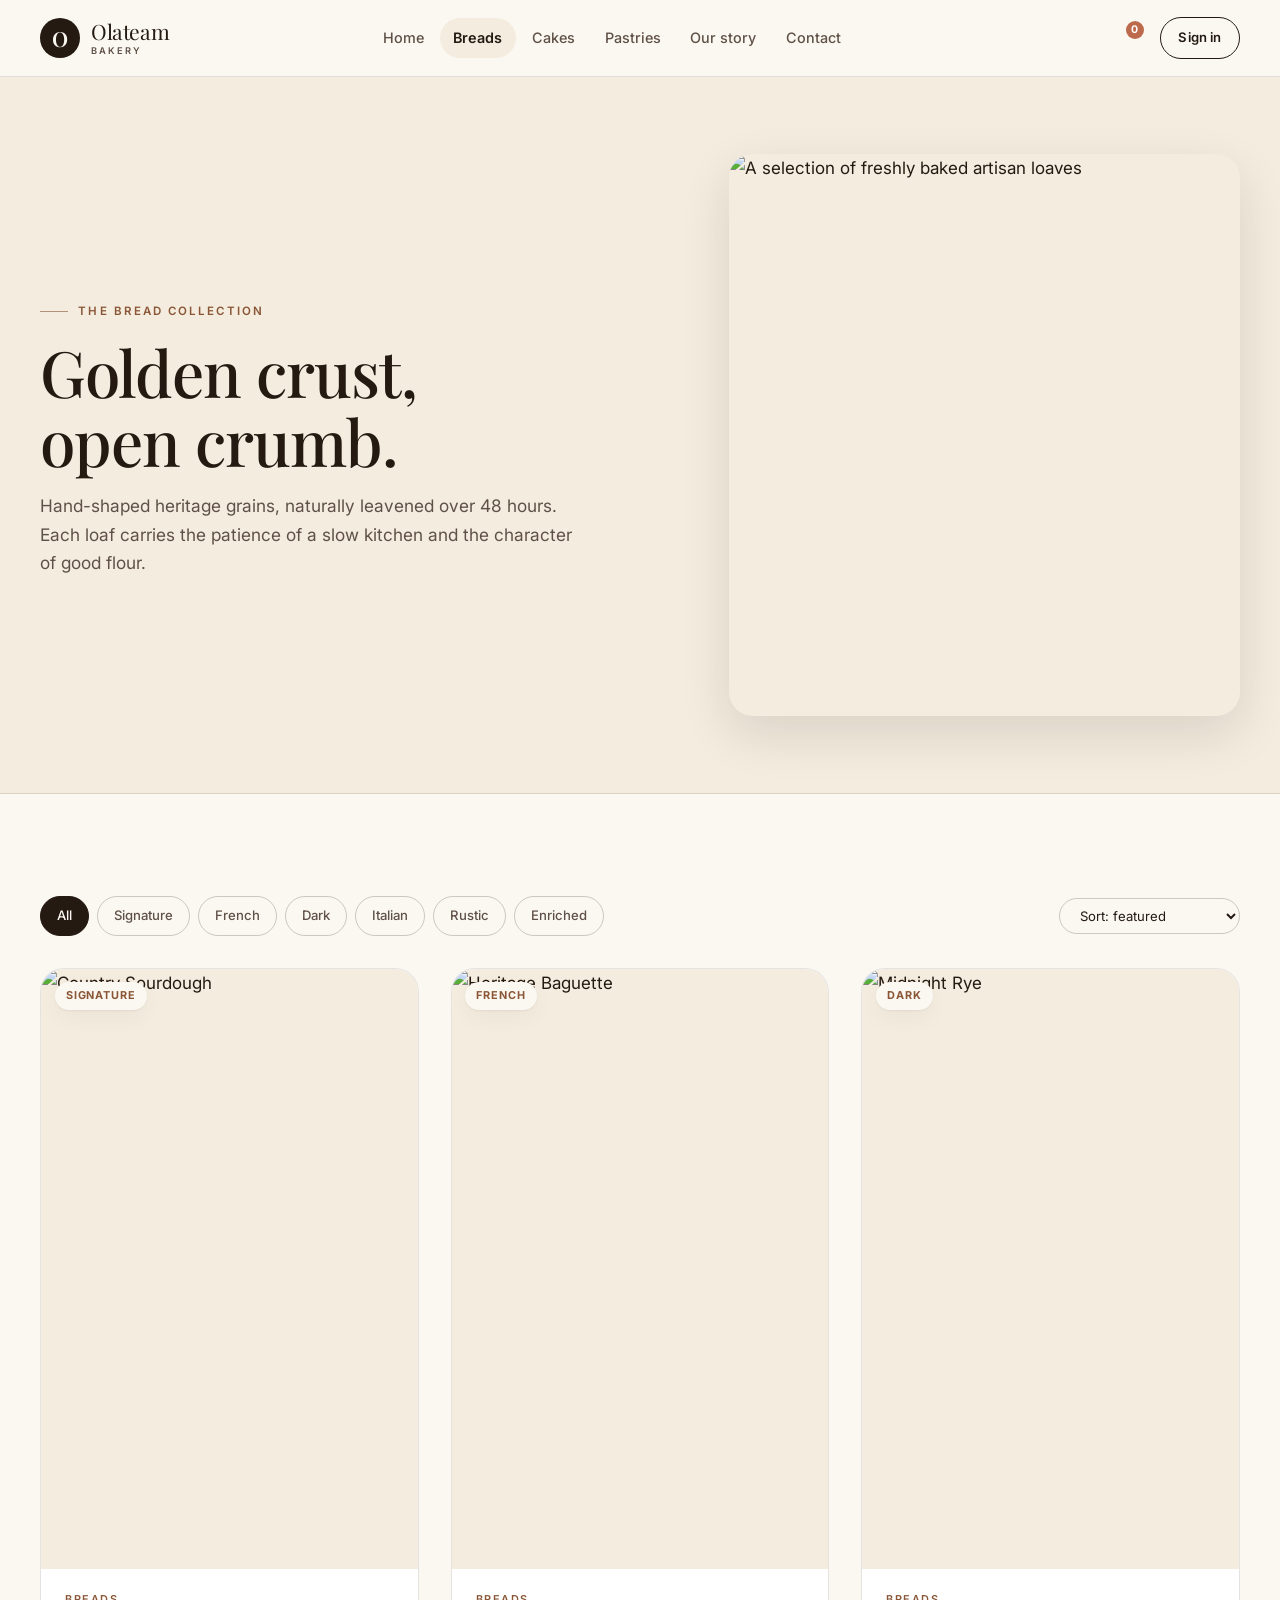
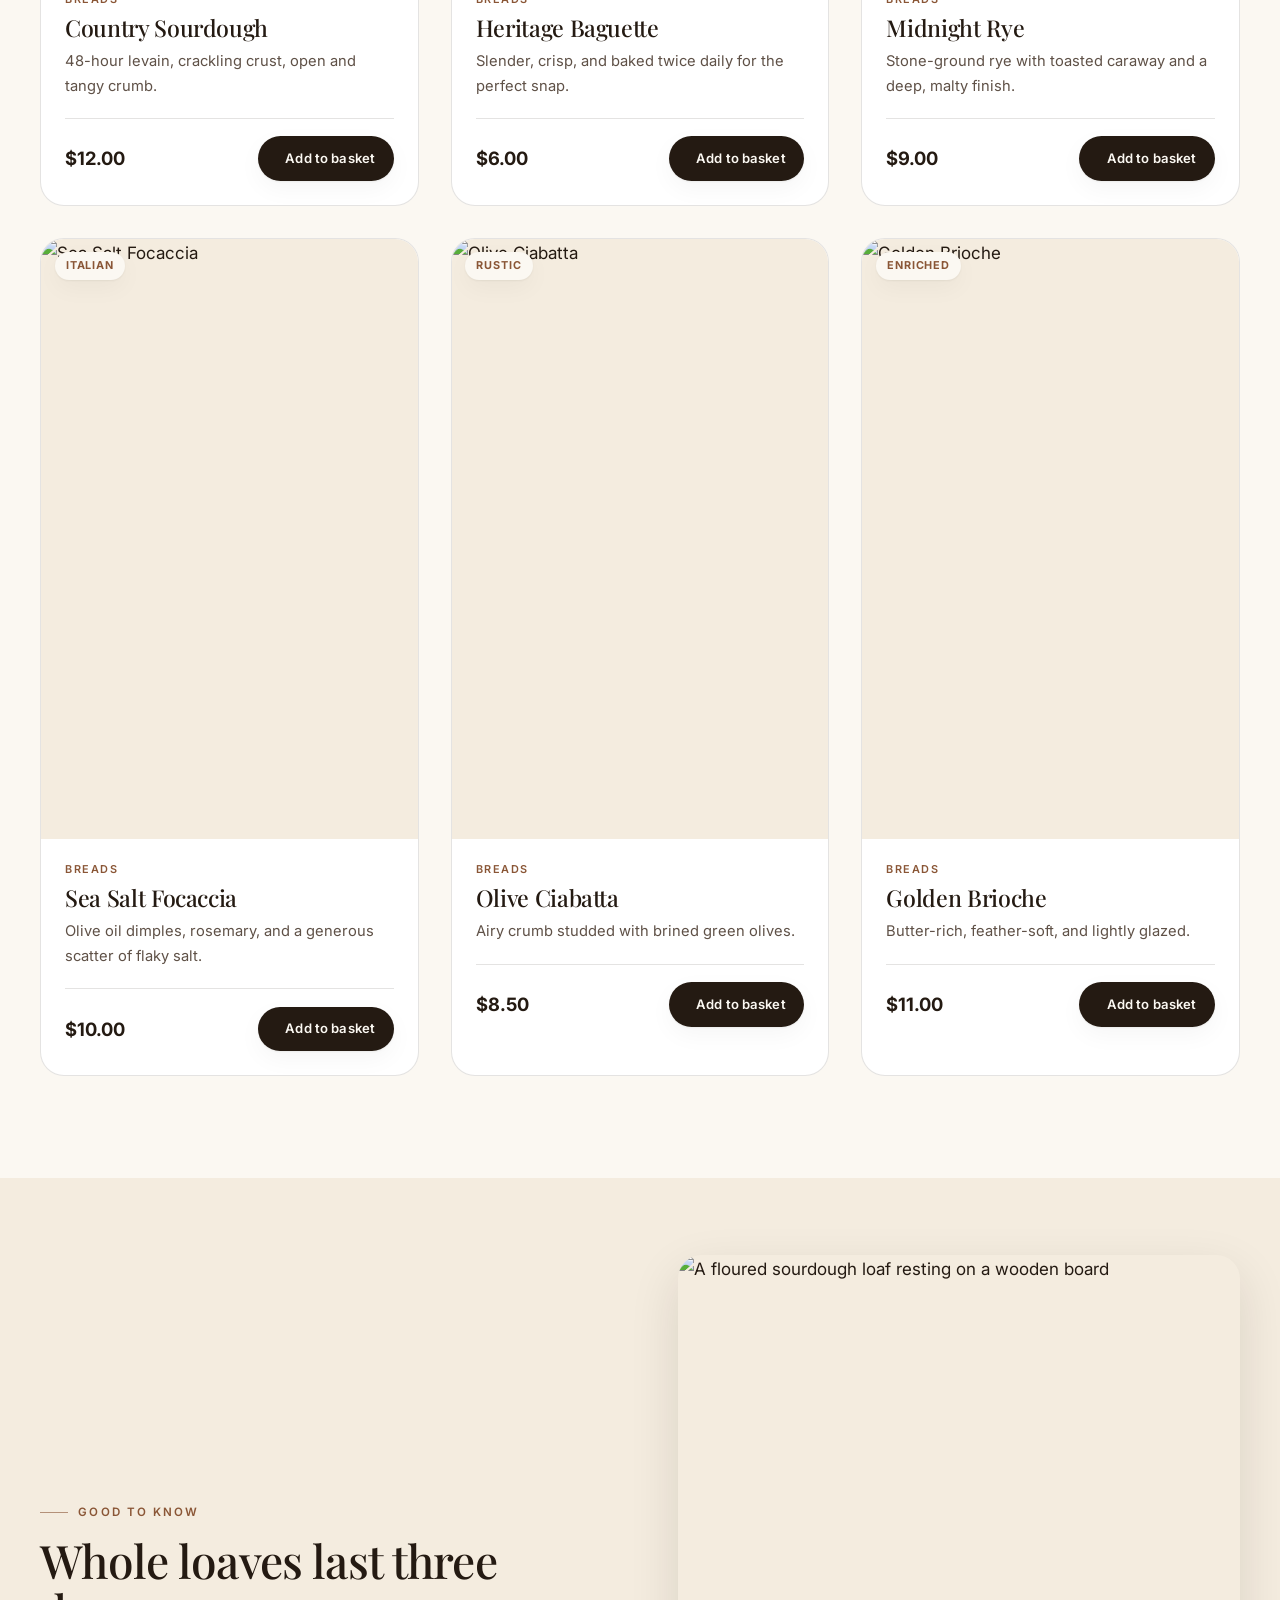
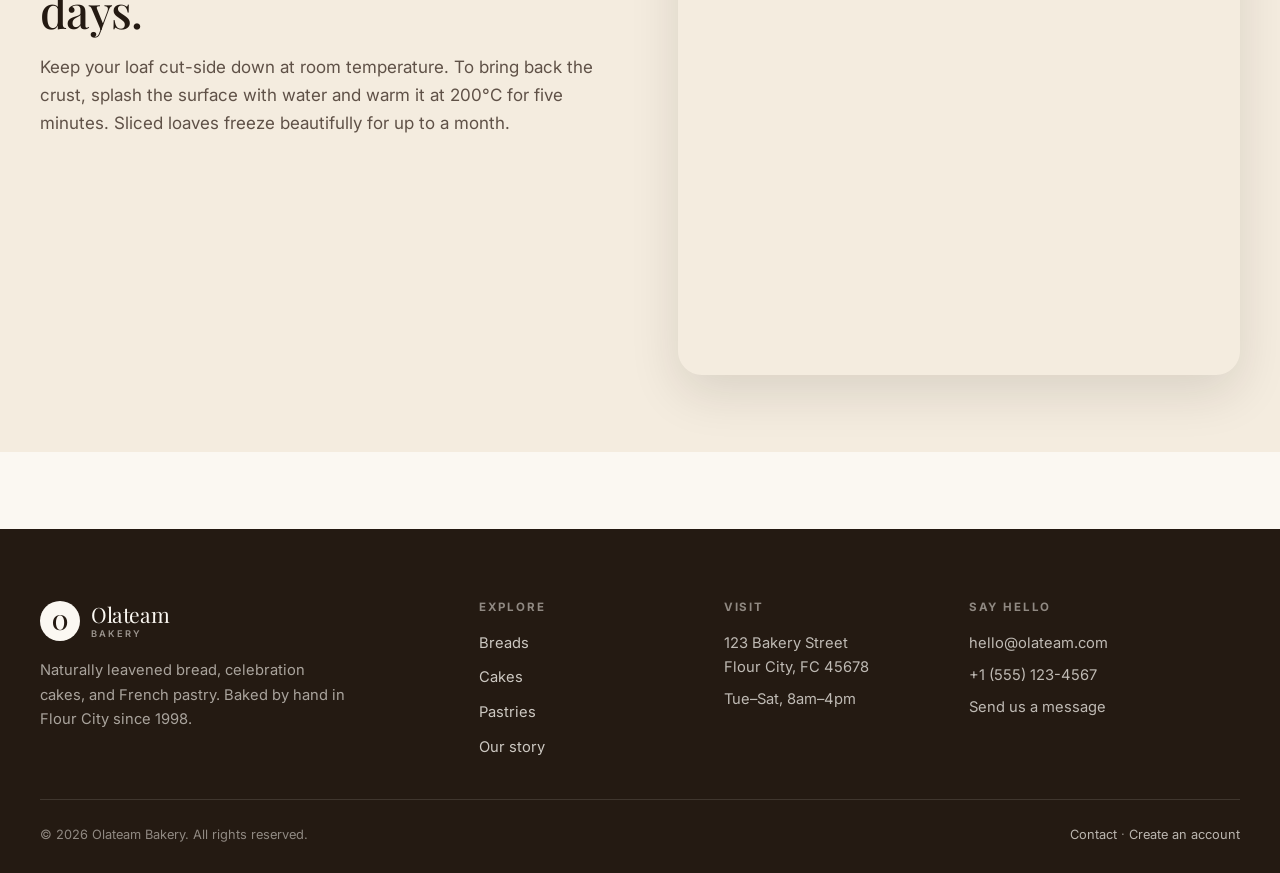
==== commit 3587ceee: "replace broken product and hero images" ====
--- a/breads.html
+++ b/breads.html
@@ -90,8 +90,8 @@
                         month.</p>
                 </div>
                 <div class="split-media">
-                    <img src="https://images.unsplash.com/photo-1585145062877-479b9f2524bb?q=80&w=900"
-                        alt="Close-up of a sourdough crust" width="900" height="720" loading="lazy">
+                    <img src="https://images.pexels.com/photos/28354523/pexels-photo-28354523.jpeg?auto=compress&cs=tinysrgb&w=1200"
+                        alt="A floured sourdough loaf resting on a wooden board" width="900" height="720" loading="lazy">
                 </div>
             </div>
         </section>
